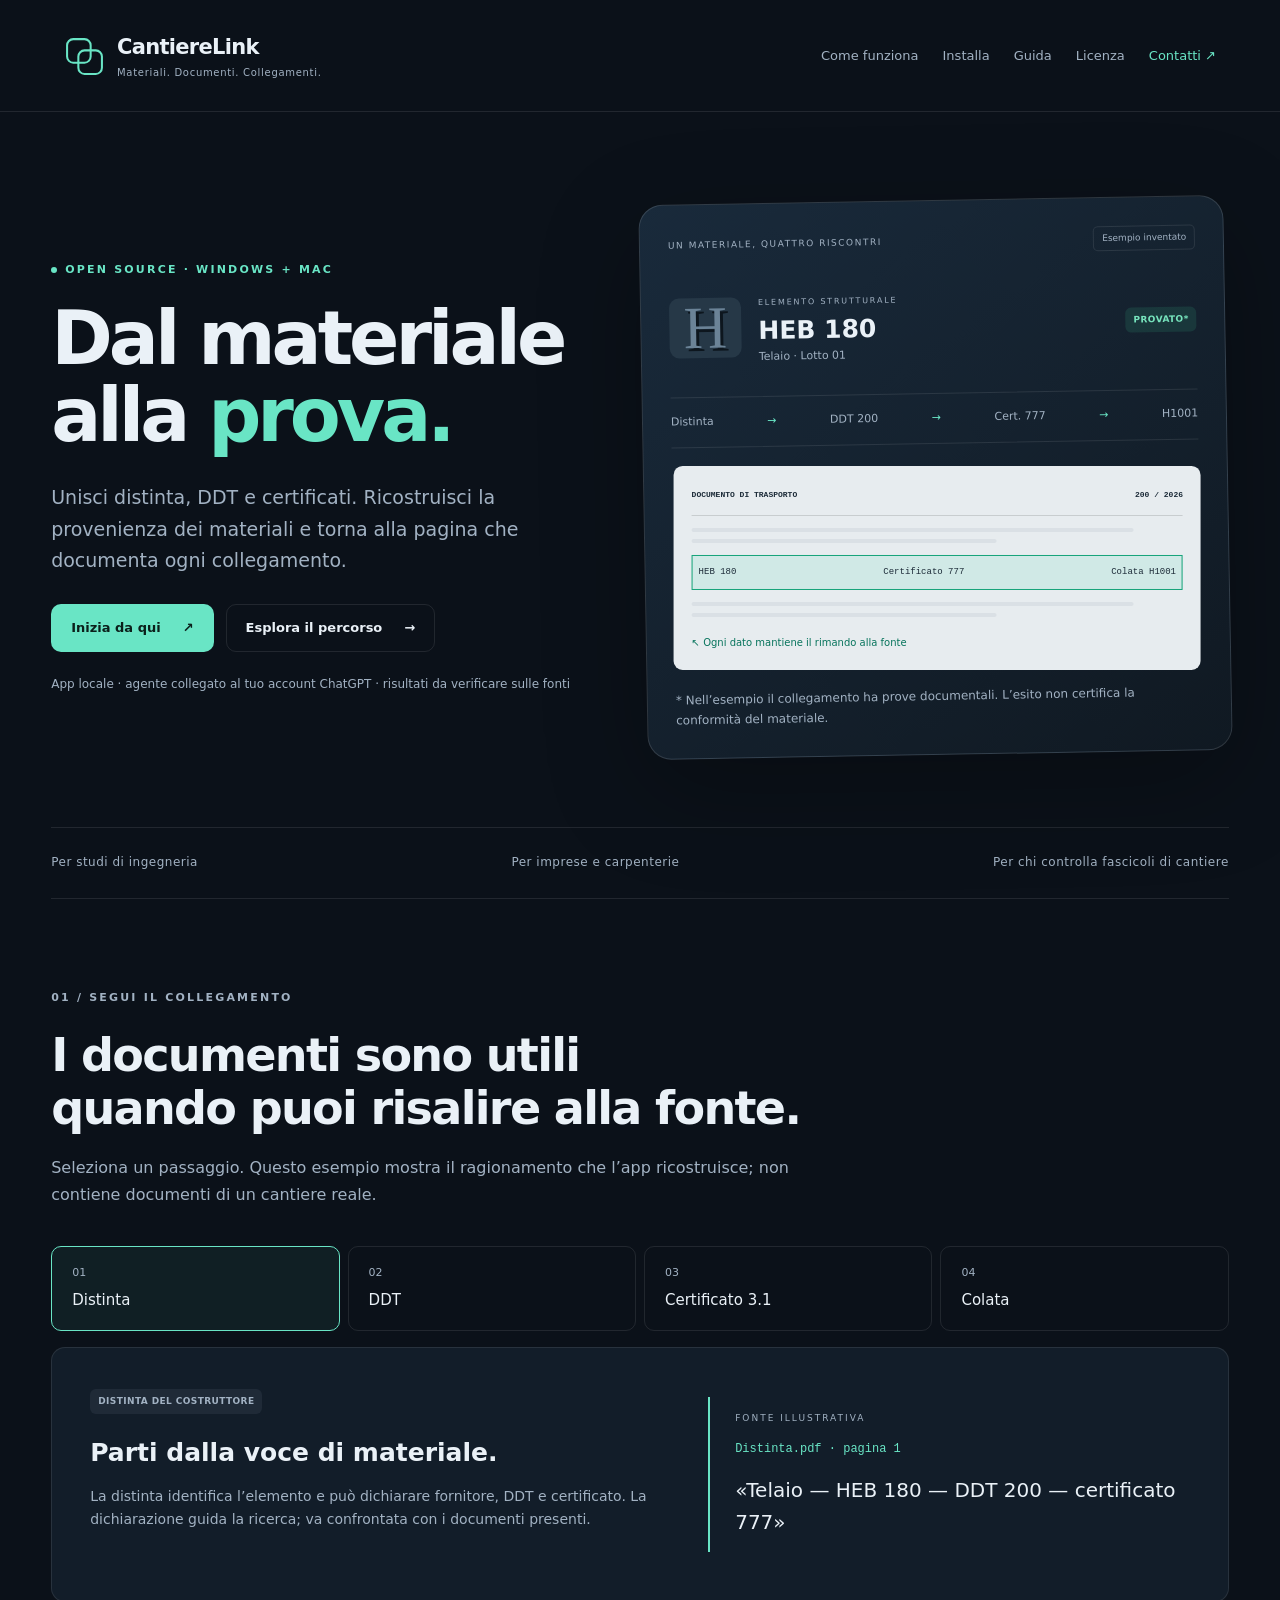
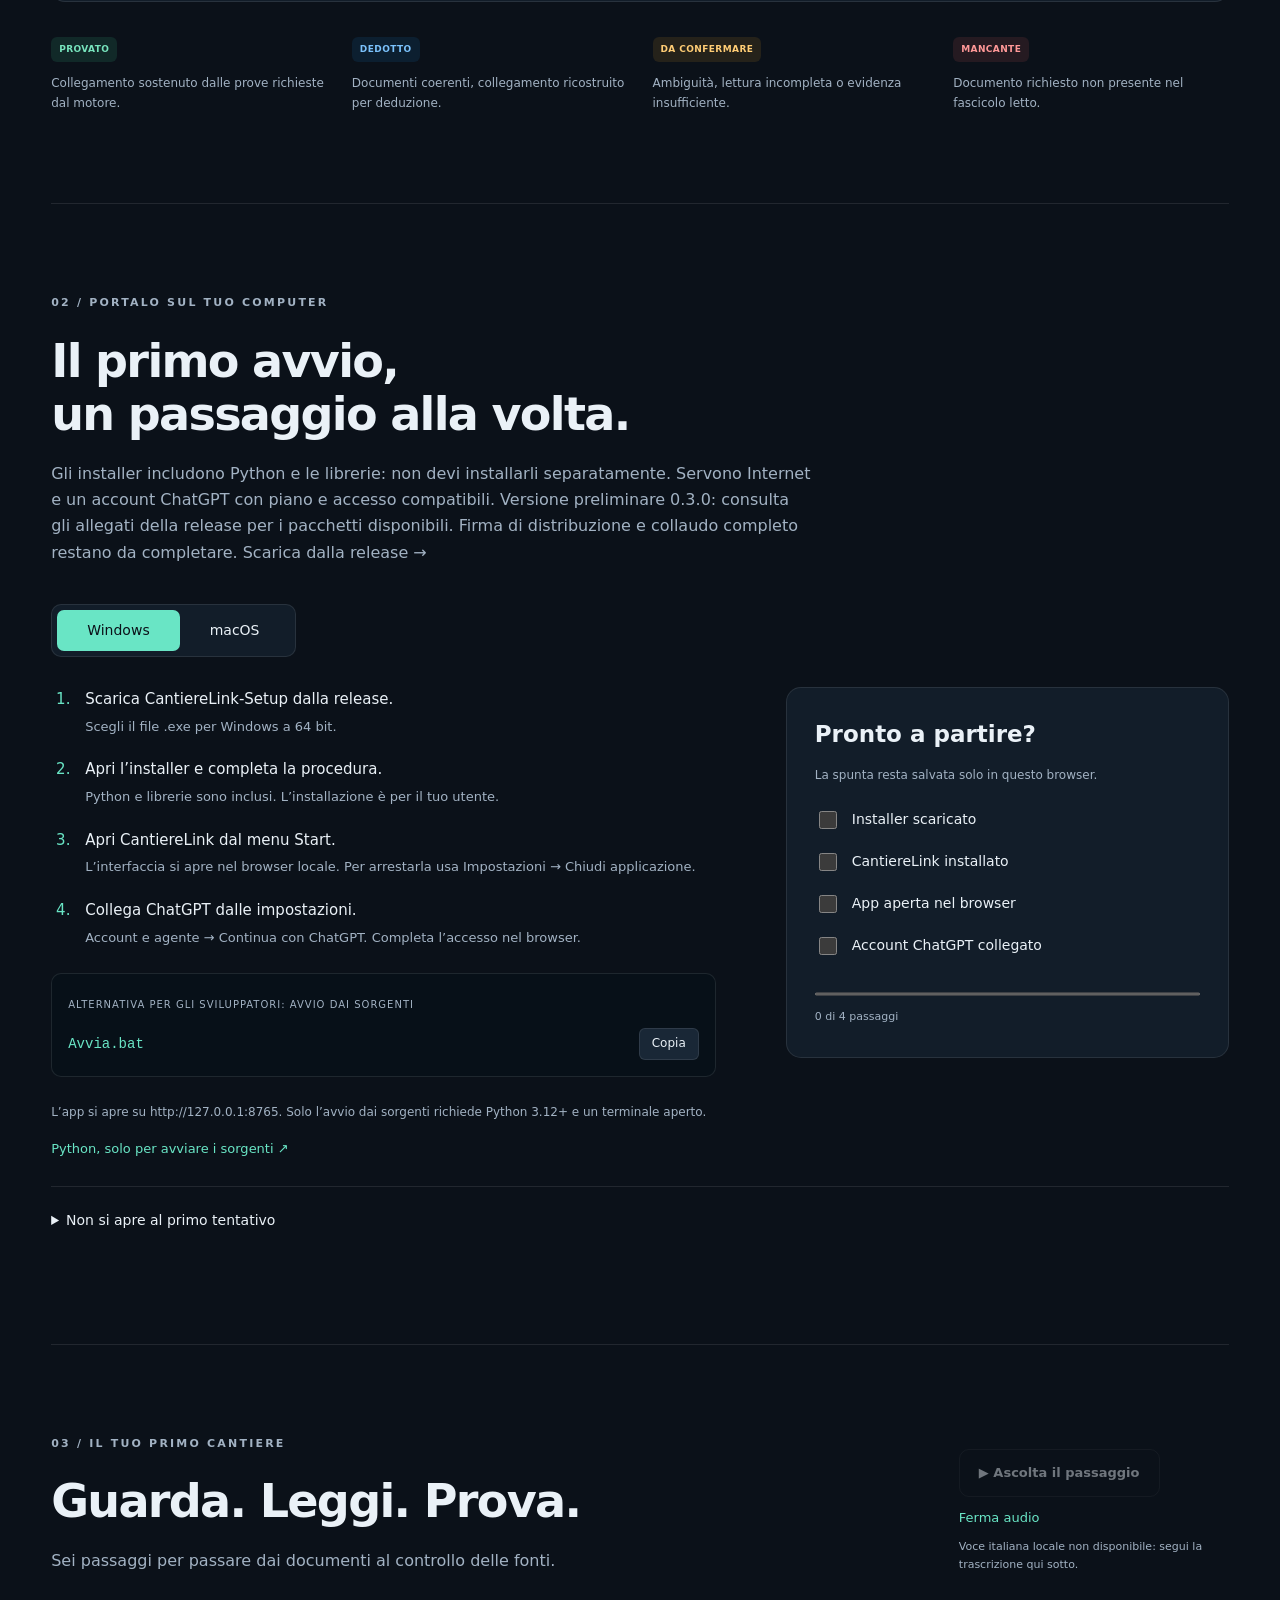
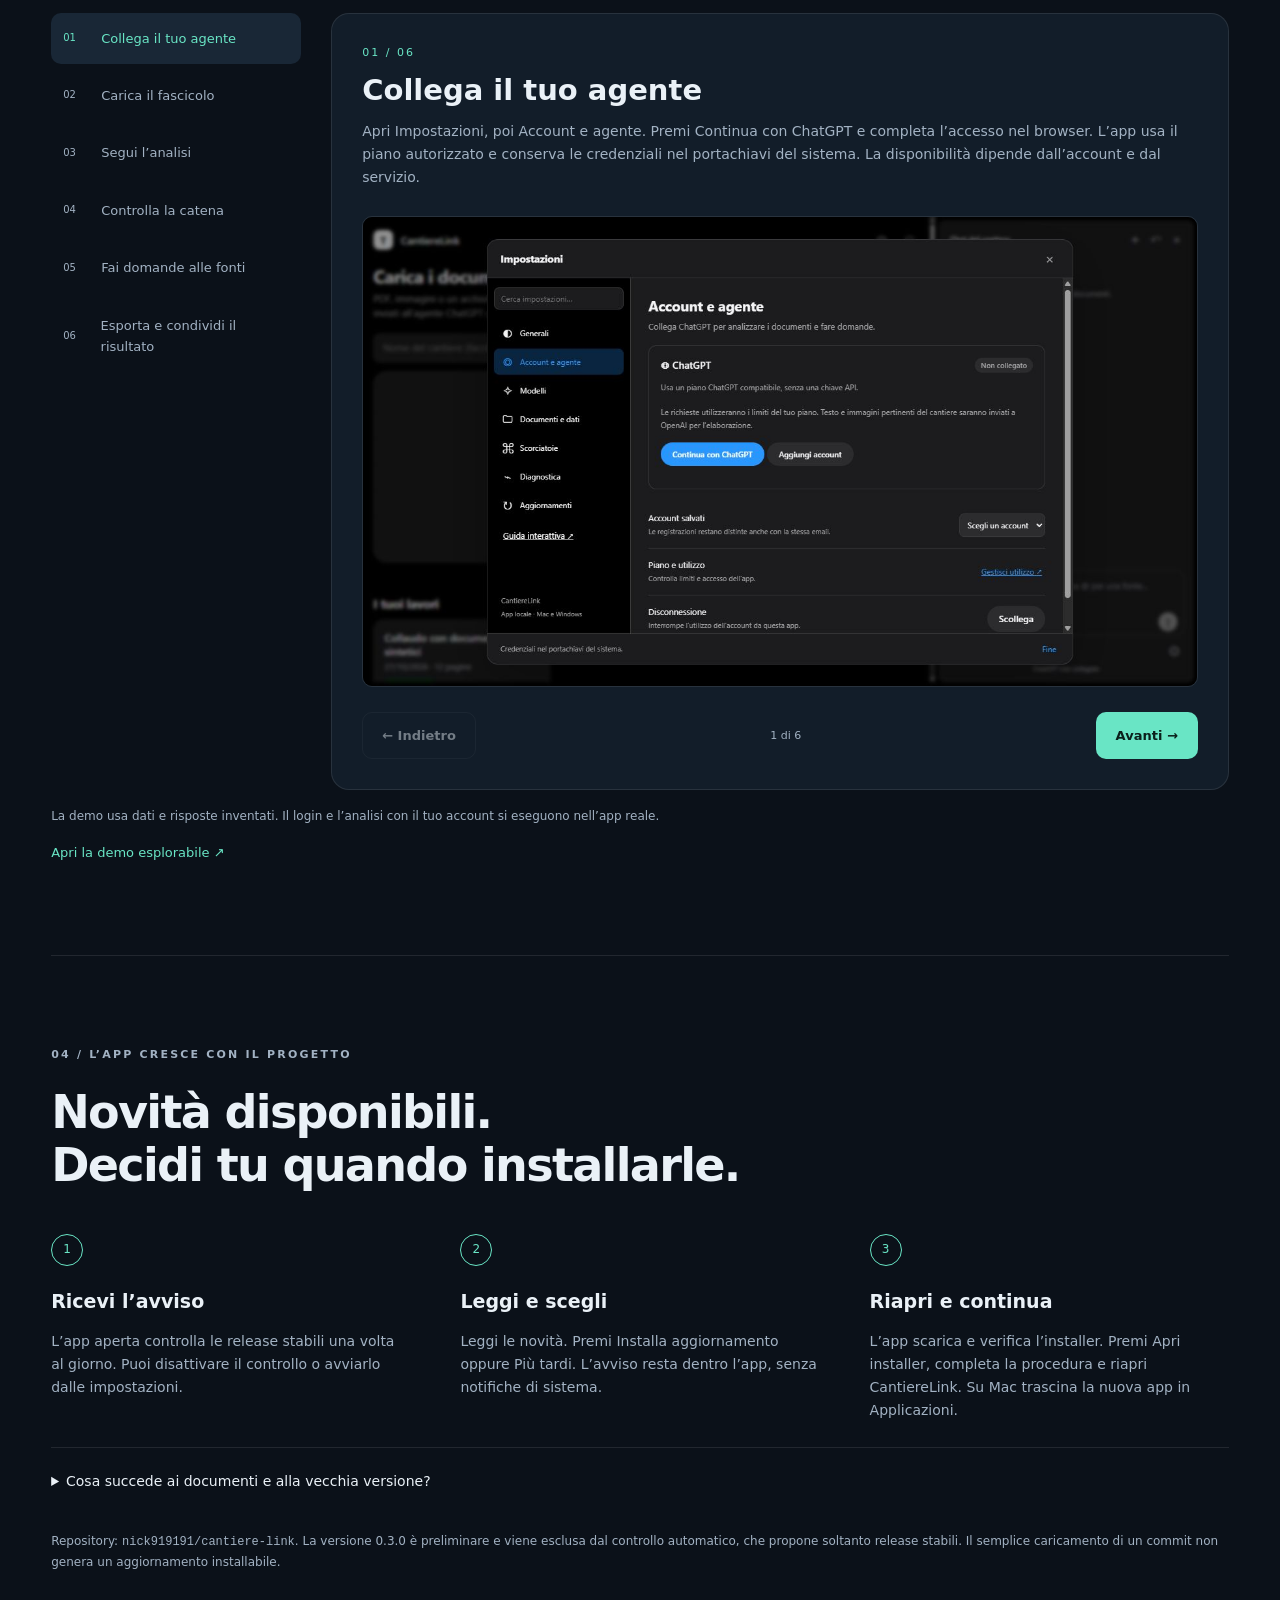
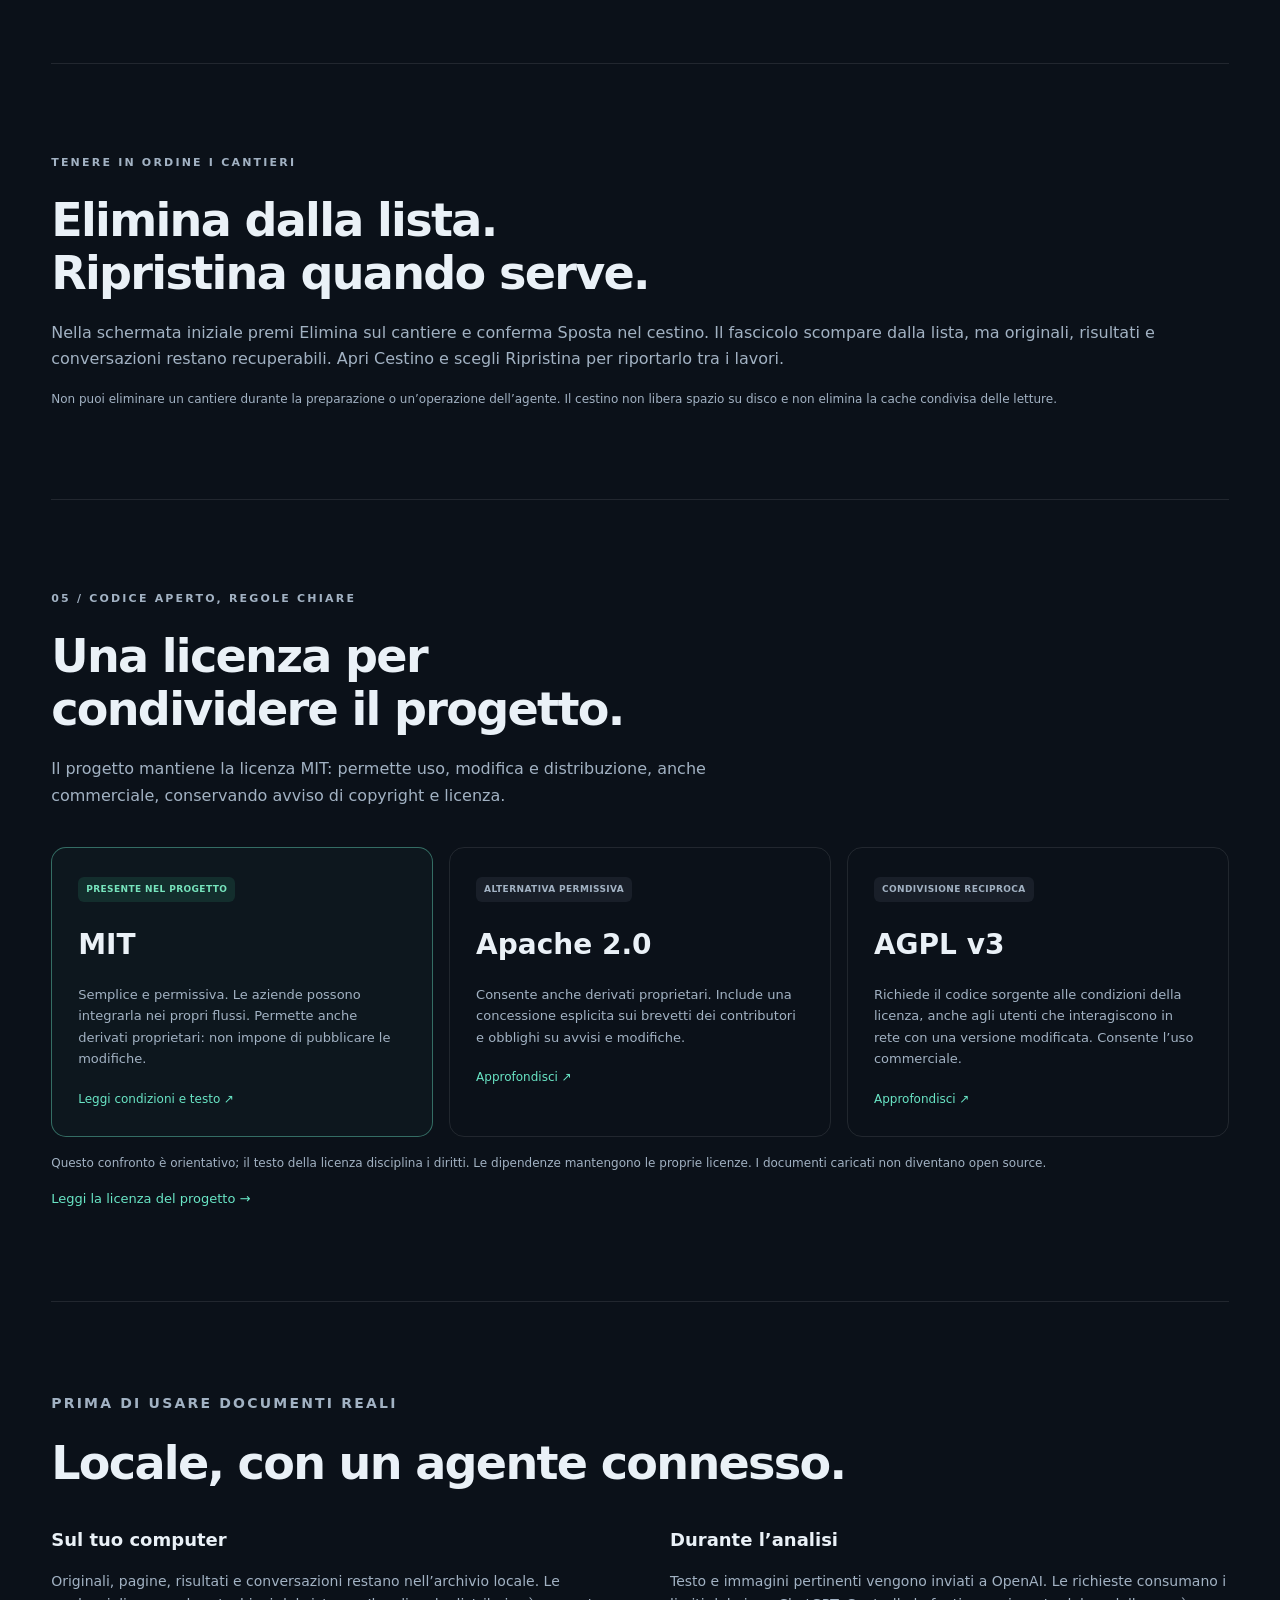
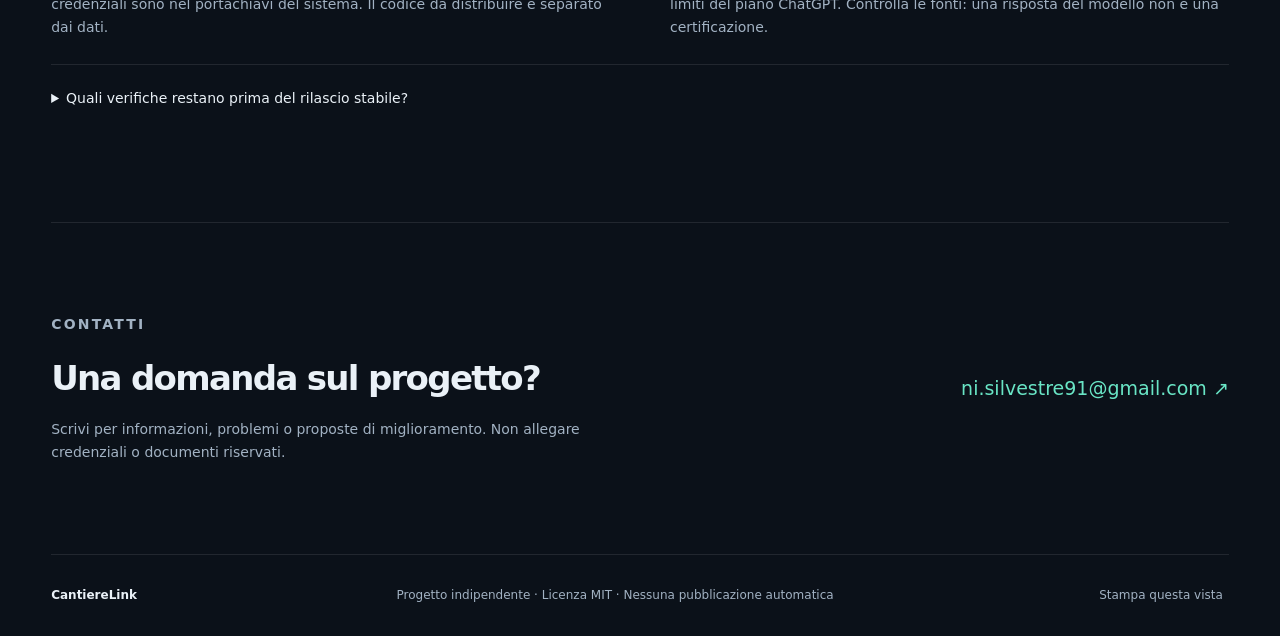
==== docs/index.html @ d835515d "Release CantiereLink 0.3.0 preview" ====
<!doctype html>
<html lang="it"><head><meta charset="utf-8"><meta name="viewport" content="width=device-width,initial-scale=1"><meta name="color-scheme" content="dark"><title>CantiereLink — Guida interattiva</title><meta name="description" content="Dai documenti alla tracciabilità dei materiali: scopri CantiereLink, installalo e segui la guida al primo cantiere."><link rel="stylesheet" href="guide.css"></head>
<body>
<a class="skip" href="#contenuto">Vai al contenuto</a>
<header class="header"><a class="brand" href="#"><svg viewBox="0 0 40 40" aria-hidden="true"><rect x="3" y="4" width="23" height="23" rx="6"/><rect x="14" y="15" width="23" height="23" rx="6"/></svg><span>CantiereLink<small>Materiali. Documenti. Collegamenti.</small></span></a><nav aria-label="Navigazione"><a href="#come-funziona">Come funziona</a><a href="#installa">Installa</a><a href="#tour">Guida</a><a href="#licenza">Licenza</a><a href="mailto:ni.silvestre91@gmail.com" class="contact-link">Contatti ↗</a></nav></header>
<main id="contenuto">
<section class="hero"><div class="hero-copy"><div class="eyebrow"><span class="dot"></span> OPEN SOURCE · WINDOWS + MAC</div><h1>Dal materiale<br>alla <em>prova.</em></h1><p class="lead">Unisci distinta, DDT e certificati. Ricostruisci la provenienza dei materiali e torna alla pagina che documenta ogni collegamento.</p><div class="actions"><a class="button" href="#installa">Inizia da qui <span>↗</span></a><a class="button secondary" href="#tour">Esplora il percorso <span>→</span></a></div><p class="micro">App locale · agente collegato al tuo account ChatGPT · risultati da verificare sulle fonti</p></div><div class="hero-visual" aria-label="Esempio illustrativo della catena documentale"><div class="visual-top"><span class="live-label">UN MATERIALE, QUATTRO RISCONTRI</span><span class="demo-tag">Esempio inventato</span></div><div class="material"><span class="beam">H</span><div><small>ELEMENTO STRUTTURALE</small><h2>HEB 180</h2><p>Telaio · Lotto 01</p></div><span class="status green">PROVATO*</span></div><div class="flow-line"><span>Distinta</span><i>→</i><span>DDT 200</span><i>→</i><span>Cert. 777</span><i>→</i><span>H1001</span></div><div class="document-illustration"><div class="doc-head"><span>DOCUMENTO DI TRASPORTO</span><span>200 / 2026</span></div><div class="fake-lines"><i></i><i></i></div><div class="highlight"><span>HEB 180</span><span>Certificato 777</span><span>Colata H1001</span></div><div class="fake-lines"><i></i><i></i></div><span class="source-label">↖ Ogni dato mantiene il rimando alla fonte</span></div><p class="micro">* Nell’esempio il collegamento ha prove documentali. L’esito non certifica la conformità del materiale.</p></div></section>
<div class="intro-strip"><span>Per studi di ingegneria</span><span>Per imprese e carpenterie</span><span>Per chi controlla fascicoli di cantiere</span></div>
<section id="come-funziona" class="section"><div class="section-intro"><p class="eyebrow">01 / SEGUI IL COLLEGAMENTO</p><h2>I documenti sono utili<br>quando puoi risalire alla fonte.</h2><p>Seleziona un passaggio. Questo esempio mostra il ragionamento che l’app ricostruisce; non contiene documenti di un cantiere reale.</p></div><div class="chain-tabs" role="tablist" aria-label="Catena documentale"><button role="tab" id="chain-tab-0" aria-controls="chain-panel" aria-selected="true" data-chain="0"><small>01</small>Distinta</button><button role="tab" id="chain-tab-1" aria-controls="chain-panel" aria-selected="false" data-chain="1"><small>02</small>DDT</button><button role="tab" id="chain-tab-2" aria-controls="chain-panel" aria-selected="false" data-chain="2"><small>03</small>Certificato 3.1</button><button role="tab" id="chain-tab-3" aria-controls="chain-panel" aria-selected="false" data-chain="3"><small>04</small>Colata</button></div><div id="chain-panel" class="chain-panel" role="tabpanel" aria-labelledby="chain-tab-0" tabindex="0"><div><span id="chain-type" class="status">DISTINTA DEL COSTRUTTORE</span><h3 id="chain-title">Parti dalla voce di materiale.</h3><p id="chain-text">La distinta identifica l’elemento e può dichiarare fornitore, DDT e certificato. La dichiarazione guida la ricerca; va confrontata con i documenti presenti.</p></div><div class="source-example"><small>FONTE ILLUSTRATIVA</small><code id="chain-source">Distinta.pdf · pagina 1</code><blockquote id="chain-quote">«Telaio — HEB 180 — DDT 200 — certificato 777»</blockquote></div></div><div class="outcomes"><div><span class="status green">PROVATO</span><p>Collegamento sostenuto dalle prove richieste dal motore.</p></div><div><span class="status blue">DEDOTTO</span><p>Documenti coerenti, collegamento ricostruito per deduzione.</p></div><div><span class="status amber">DA CONFERMARE</span><p>Ambiguità, lettura incompleta o evidenza insufficiente.</p></div><div><span class="status red">MANCANTE</span><p>Documento richiesto non presente nel fascicolo letto.</p></div></div></section>
<section id="installa" class="section install"><div class="section-intro"><p class="eyebrow">02 / PORTALO SUL TUO COMPUTER</p><h2>Il primo avvio,<br>un passaggio alla volta.</h2><p>Gli installer includono Python e le librerie: non devi installarli separatamente. Servono Internet e un account ChatGPT con piano e accesso compatibili. Versione preliminare 0.3.0: consulta gli allegati della release per i pacchetti disponibili. Firma di distribuzione e collaudo completo restano da completare. <a href="https://github.com/nick919191/cantiere-link/releases/tag/v0.3.0">Scarica dalla release →</a></p></div><div class="os-switch" role="tablist" aria-label="Sistema operativo"><button role="tab" id="os-win" aria-controls="install-panel" aria-selected="true" data-os="windows">Windows</button><button role="tab" id="os-mac" aria-controls="install-panel" aria-selected="false" data-os="mac">macOS</button></div><div class="install-layout"><div id="install-panel" role="tabpanel" aria-labelledby="os-win"><ol id="install-steps"></ol><div class="command-block"><span id="command-label"></span><div><code id="install-command"></code><button id="copy-command" aria-label="Copia comando">Copia</button></div></div><p id="install-note" class="micro"></p><a href="https://www.python.org/downloads/" target="_blank" rel="noopener" class="text-link">Python, solo per avviare i sorgenti ↗</a></div><aside class="checklist"><h3>Pronto a partire?</h3><p>La spunta resta salvata solo in questo browser.</p><label><input type="checkbox" data-check="python"> Installer scaricato</label><label><input type="checkbox" data-check="folder"> CantiereLink installato</label><label><input type="checkbox" data-check="open"> App aperta nel browser</label><label><input type="checkbox" data-check="account"> Account ChatGPT collegato</label><progress max="4" value="0" id="check-progress" aria-label="Preparazione completata"></progress><span id="check-label">0 di 4 passaggi</span></aside></div><details><summary>Non si apre al primo tentativo</summary><p>Se usi i sorgenti anziché l’installer, su Windows controlla che Python sia nel PATH. Su Mac puoi eseguire <code>bash avvia.sh</code> dal Terminale nella cartella estratta. Mantieni aperto il terminale dell’app. Se la porta 8765 è già occupata, chiudi l’altra istanza o configura <code>TRACCIA_PORTA</code>. Leggi il messaggio di errore prima di riprovare.</p></details></section>
<section id="tour" class="section"><div class="section-intro tour-heading"><div><p class="eyebrow">03 / IL TUO PRIMO CANTIERE</p><h2>Guarda. Leggi. Prova.</h2><p>Sei passaggi per passare dai documenti al controllo delle fonti.</p></div><div class="audio-controls"><button id="speak" class="button secondary">▶ Ascolta il passaggio</button><button id="stop-speech" class="text-link">Ferma audio</button><small id="voice-info">La lettura usa una voce locale disponibile nel browser.</small></div></div><div class="tour-layout"><nav id="tour-nav" aria-label="Passaggi della guida"></nav><article class="tour-card"><div class="tour-number" id="tour-number">01 / 06</div><h3 id="tour-title"></h3><p id="tour-text" class="transcript"></p><div id="tour-media"></div><div class="tour-controls"><button class="button secondary" id="tour-prev">← Indietro</button><span id="tour-count"></span><button class="button" id="tour-next">Avanti →</button></div></article></div><p class="micro">La demo usa dati e risposte inventati. Il login e l’analisi con il tuo account si eseguono nell’app reale.</p><a class="text-link" href="../demo/tracciabilita-demo.html" target="_blank" rel="noopener">Apri la demo esplorabile ↗</a></section>
<section id="aggiornamenti" class="section updates"><p class="eyebrow">04 / L’APP CRESCE CON IL PROGETTO</p><h2>Novità disponibili.<br>Decidi tu quando installarle.</h2><div class="update-flow"><div><span>1</span><h3>Ricevi l’avviso</h3><p>L’app aperta controlla le release stabili una volta al giorno. Puoi disattivare il controllo o avviarlo dalle impostazioni.</p></div><div><span>2</span><h3>Leggi e scegli</h3><p>Leggi le novità. Premi Installa aggiornamento oppure Più tardi. L’avviso resta dentro l’app, senza notifiche di sistema.</p></div><div><span>3</span><h3>Riapri e continua</h3><p>L’app scarica e verifica l’installer. Premi Apri installer, completa la procedura e riapri CantiereLink. Su Mac trascina la nuova app in Applicazioni.</p></div></div><details><summary>Cosa succede ai documenti e alla vecchia versione?</summary><p>L’aggiornamento non sposta né elimina i cantieri, conservati nella cartella dati. Per tornare indietro con la versione installata, conserva e usa l’installer della release precedente. Nell’avvio da sorgenti la versione precedente è selezionabile in Impostazioni → Aggiornamenti. Il ritorno alla versione precedente riguarda il programma, non annulla modifiche ai dati. Per future versioni con cambiamenti al formato dei dati serviranno indicazioni specifiche di migrazione.</p><p>Solo per l’avvio da sorgenti: se la nuova versione non si avvia, dalla cartella originale esegui <code>python avvia.py --versione-originale</code> su Windows oppure <code>python3 avvia.py --versione-originale</code> su Mac. Puoi quindi scegliere la versione precedente nelle impostazioni.</p></details><p class="micro">Repository: <code>nick919191/cantiere-link</code>. La versione 0.3.0 è preliminare e viene esclusa dal controllo automatico, che propone soltanto release stabili. Il semplice caricamento di un commit non genera un aggiornamento installabile.</p></section>
<section id="cestino" class="section"><p class="eyebrow">TENERE IN ORDINE I CANTIERI</p><h2>Elimina dalla lista.<br>Ripristina quando serve.</h2><p>Nella schermata iniziale premi Elimina sul cantiere e conferma Sposta nel cestino. Il fascicolo scompare dalla lista, ma originali, risultati e conversazioni restano recuperabili. Apri Cestino e scegli Ripristina per riportarlo tra i lavori.</p><p class="micro">Non puoi eliminare un cantiere durante la preparazione o un’operazione dell’agente. Il cestino non libera spazio su disco e non elimina la cache condivisa delle letture.</p></section><section id="licenza" class="section"><div class="section-intro"><p class="eyebrow">05 / CODICE APERTO, REGOLE CHIARE</p><h2>Una licenza per<br>condividere il progetto.</h2><p>Il progetto mantiene la licenza MIT: permette uso, modifica e distribuzione, anche commerciale, conservando avviso di copyright e licenza.</p></div><div class="license-grid"><article class="chosen"><span class="status green">PRESENTE NEL PROGETTO</span><h3>MIT</h3><p>Semplice e permissiva. Le aziende possono integrarla nei propri flussi. Permette anche derivati proprietari: non impone di pubblicare le modifiche.</p><a href="https://choosealicense.com/licenses/mit/" target="_blank" rel="noopener">Leggi condizioni e testo ↗</a></article><article><span class="status">ALTERNATIVA PERMISSIVA</span><h3>Apache 2.0</h3><p>Consente anche derivati proprietari. Include una concessione esplicita sui brevetti dei contributori e obblighi su avvisi e modifiche.</p><a href="https://choosealicense.com/licenses/apache-2.0/" target="_blank" rel="noopener">Approfondisci ↗</a></article><article><span class="status">CONDIVISIONE RECIPROCA</span><h3>AGPL v3</h3><p>Richiede il codice sorgente alle condizioni della licenza, anche agli utenti che interagiscono in rete con una versione modificata. Consente l’uso commerciale.</p><a href="https://choosealicense.com/licenses/agpl-3.0/" target="_blank" rel="noopener">Approfondisci ↗</a></article></div><p class="micro">Questo confronto è orientativo; il testo della licenza disciplina i diritti. Le dipendenze mantengono le proprie licenze. I documenti caricati non diventano open source.</p><a href="../LICENSE" class="text-link">Leggi la licenza del progetto →</a></section>
<section class="section privacy"><p class="eyebrow">PRIMA DI USARE DOCUMENTI REALI</p><h2>Locale, con un agente connesso.</h2><div class="privacy-grid"><div><h3>Sul tuo computer</h3><p>Originali, pagine, risultati e conversazioni restano nell’archivio locale. Le credenziali sono nel portachiavi del sistema. Il codice da distribuire è separato dai dati.</p></div><div><h3>Durante l’analisi</h3><p>Testo e immagini pertinenti vengono inviati a OpenAI. Le richieste consumano i limiti del piano ChatGPT. Controlla le fonti: una risposta del modello non è una certificazione.</p></div></div><details><summary>Quali verifiche restano prima del rilascio stabile?</summary><p>I test usano risposte simulate. L’accesso con un account reale, il flusso completo con una release GitHub pubblicata e il collaudo nativo su macOS restano da verificare. Le funzionalità non disponibili non vengono simulate nell’app reale.</p></details></section>
<section class="contact section"><div><p class="eyebrow">CONTATTI</p><h2>Una domanda sul progetto?</h2><p>Scrivi per informazioni, problemi o proposte di miglioramento. Non allegare credenziali o documenti riservati.</p></div><a href="mailto:ni.silvestre91@gmail.com">ni.silvestre91@gmail.com ↗</a></section>
</main><footer><a href="#">CantiereLink</a><p>Progetto indipendente · Licenza MIT · Nessuna pubblicazione automatica</p><button id="print-guide">Stampa questa vista</button></footer><div id="toast" role="status" aria-live="polite"></div><script src="guide.js"></script></body></html>
---- docs/guide.css ----
:root{--bg:#0b1119;--panel:#121d29;--soft:#192736;--text:#eaf1f7;--muted:#a2b2c3;--line:#ffffff18;--accent:#69e5c5;--blue:#80bfff;--radius:22px;color-scheme:dark;font-family:Inter,ui-sans-serif,system-ui,-apple-system,BlinkMacSystemFont,'Segoe UI',sans-serif;scroll-behavior:smooth}*{box-sizing:border-box}body{margin:0;background:var(--bg);color:var(--text);font-size:16px;line-height:1.65}button,input,a{-webkit-tap-highlight-color:transparent}a{color:inherit;text-decoration:none}button{font:inherit;color:inherit;cursor:pointer}button:disabled{opacity:.45;cursor:default}a:focus-visible,button:focus-visible,input:focus-visible,summary:focus-visible,[tabindex]:focus-visible{outline:3px solid var(--accent);outline-offset:5px}.skip{position:absolute;top:-100px;left:20px;padding:10px;background:var(--accent);color:var(--bg);z-index:100}.skip:focus{top:10px}.header{max-width:1440px;margin:auto;padding:30px 5%;display:flex;align-items:center;justify-content:space-between;border-bottom:1px solid var(--line);gap:30px}.brand{display:flex;align-items:center;gap:12px;font-size:21px;font-weight:650;letter-spacing:-.7px;white-space:nowrap}.brand svg{width:41px;fill:none;stroke:var(--accent);stroke-width:2}.brand small{display:block;font-size:10px;font-weight:400;letter-spacing:.7px;color:var(--muted)}nav{display:flex;gap:24px}nav a{font-size:13px;color:var(--muted)}nav a:hover{color:var(--accent)}.contact-link{color:var(--accent)}main{max-width:1320px;padding:0 4%;margin:auto}.hero{display:grid;grid-template-columns:1fr 1.1fr;gap:60px;align-items:center;padding:88px 0 72px}.eyebrow{font-size:11px;letter-spacing:2.2px;font-weight:650;color:var(--accent);margin:0 0 22px;display:flex;align-items:center;gap:8px}.dot{height:6px;width:6px;border-radius:50%;background:var(--accent)}h1,h2,h3,p{margin:0}h1{font-size:clamp(54px,5.8vw,88px);line-height:1.03;letter-spacing:-4px;font-weight:600}h1 em{font-style:normal;color:var(--accent)}.lead{font-size:19px;color:var(--muted);max-width:470px;line-height:1.65;margin:28px 0}.actions{display:flex;gap:12px;flex-wrap:wrap;margin-bottom:22px}.button{display:inline-flex;align-items:center;justify-content:center;gap:22px;background:var(--accent);color:#0b201b;border:1px solid transparent;border-radius:10px;padding:12px 19px;font-size:13px;font-weight:650}.button:hover{filter:brightness(1.09)}.button.secondary{background:transparent;color:var(--text);border-color:var(--line)}.micro{font-size:12px;color:var(--muted);line-height:1.7;margin:16px 0 0}.hero-visual{padding:28px;background:linear-gradient(145deg,#192a3b,#101922);border:1px solid #ffffff20;border-radius:24px;box-shadow:0 30px 100px #0004;transform:rotate(-1deg)}.visual-top{display:flex;justify-content:space-between;gap:12px;align-items:center}.live-label{font-size:9px;letter-spacing:1.5px;color:var(--muted)}.demo-tag{font-size:9px;padding:4px 8px;border:1px solid var(--line);border-radius:5px;color:var(--muted);white-space:nowrap}.material{display:flex;align-items:center;gap:17px;margin:30px 0}.beam{font-family:Georgia,serif;font-size:60px;line-height:1;color:#6b8397;background:#263847;width:72px;text-align:center;border-radius:10px;text-shadow:3px 3px #0d161e}.material small{font-size:8px;letter-spacing:1.8px;color:var(--muted)}.material h2{font-size:25px;line-height:1.4}.material p{font-size:11px;color:var(--muted)}.material .status{margin-left:auto}.status{display:inline-flex;border-radius:6px;background:#a2b2c317;color:var(--muted);font-size:9px;letter-spacing:.4px;font-weight:700;padding:5px 8px;white-space:nowrap}.green{color:#77e4bd;background:#43e6a21c}.blue{color:#7bc2fc;background:#168ee91c}.amber{color:#ffcd75;background:#efab251c}.red{color:#ff9898;background:#f667671c}.flow-line{display:flex;align-items:center;justify-content:space-between;gap:7px;font-size:11px;color:var(--muted);padding:15px 0;border-top:1px solid var(--line);border-bottom:1px solid var(--line)}.flow-line i{color:var(--accent);font-style:normal}.document-illustration{background:#e7ecef;color:#1c2b38;border-radius:9px;padding:22px 18px;margin-top:22px;position:relative;font-family:monospace;transform:rotate(1deg)}.doc-head{display:flex;justify-content:space-between;font-size:8px;font-weight:bold;padding-bottom:14px;border-bottom:1px solid #0002}.fake-lines{padding:12px 0;display:grid;gap:7px}.fake-lines i{height:4px;width:90%;background:#99a7b32b;border-radius:3px}.fake-lines i:nth-child(2){width:62%}.highlight{border:1px solid #17a37a;background:#55d6af28;padding:9px 6px;display:flex;justify-content:space-between;font-size:9px}.source-label{font:10px system-ui;color:#07745c;display:block;margin-top:8px}.intro-strip{display:flex;justify-content:space-between;padding:25px 0;border-block:1px solid var(--line);color:var(--muted);font-size:12px;letter-spacing:.5px}.section{padding:90px 0;scroll-margin-top:20px;border-bottom:1px solid var(--line)}.section-intro{max-width:760px;margin-bottom:38px}.section h2{font-size:clamp(30px,3.6vw,48px);line-height:1.15;letter-spacing:-1.7px;font-weight:550;margin-bottom:20px}.section p{color:var(--muted)}.chain-tabs{display:grid;grid-template-columns:repeat(4,1fr);gap:8px}.chain-tabs button{background:transparent;border:1px solid var(--line);border-radius:10px;text-align:left;padding:17px 20px;font-size:15px}.chain-tabs small{display:block;color:var(--muted);font-size:11px;margin-bottom:6px}.chain-tabs button[aria-selected=true]{border-color:var(--accent);background:#69e5c510}.chain-panel{display:grid;grid-template-columns:1.2fr 1fr;gap:40px;padding:38px;background:var(--panel);border:1px solid var(--line);border-radius:14px;margin:16px 0 32px;min-height:255px}.chain-panel h3{font-size:25px;margin:18px 0 12px;font-weight:550}.chain-panel p{font-size:14px}.source-example{border-left:2px solid var(--accent);padding:14px 0 14px 25px;align-self:center}.source-example small{display:block;font-size:9px;letter-spacing:2px;color:var(--muted)}.source-example code{display:block;font-size:12px;color:var(--accent);margin:14px 0}.source-example blockquote{margin:0;font-size:20px;font-weight:450;line-height:1.6}.outcomes{display:grid;grid-template-columns:repeat(4,1fr);gap:25px}.outcomes p{font-size:12px;margin-top:12px}.os-switch{display:inline-flex;background:var(--panel);padding:5px;border:1px solid var(--line);border-radius:10px;margin-bottom:30px}.os-switch button{border:0;background:transparent;padding:9px 30px;border-radius:7px;font-size:14px}.os-switch button[aria-selected=true]{background:var(--accent);color:var(--bg)}.install-layout{display:grid;grid-template-columns:1.5fr 1fr;gap:70px}ol{padding-left:24px;margin:0}li{padding-left:10px;margin-bottom:20px;font-size:15px}li::marker{color:var(--accent)}li span{display:block;color:var(--muted);font-size:13px;margin-top:4px}.command-block{margin:25px 0;background:#071018;border:1px solid var(--line);border-radius:10px;padding:16px}.command-block>span{font-size:10px;letter-spacing:1px;color:var(--muted)}.command-block>div{display:flex;justify-content:space-between;gap:15px;align-items:center;margin-top:12px}.command-block code{font-size:14px;color:var(--accent);overflow-wrap:anywhere}.command-block button{border:1px solid var(--line);border-radius:6px;background:var(--soft);padding:5px 12px;font-size:12px}.checklist{padding:28px;border:1px solid var(--line);border-radius:15px;background:var(--panel);align-self:start}.checklist h3{font-weight:550;font-size:23px}.checklist p{font-size:12px;margin:12px 0 22px}.checklist label{display:flex;gap:12px;align-items:center;font-size:14px;margin-bottom:18px;cursor:pointer}input[type=checkbox]{accent-color:var(--accent);width:18px;height:18px}progress{width:100%;height:6px;accent-color:var(--accent)}#check-label{font-size:11px;color:var(--muted)}details{border-top:1px solid var(--line);padding:22px 0;margin-top:25px}summary{cursor:pointer;font-size:14px}details p{font-size:13px;margin-top:18px;max-width:900px}.text-link{color:var(--accent);font-size:13px;display:inline-block;margin-top:15px;background:none;border:0;padding:0}.tour-heading{display:flex;max-width:none;justify-content:space-between;gap:30px;align-items:end}.audio-controls{max-width:270px;display:flex;flex-wrap:wrap;gap:10px}.audio-controls small{font-size:11px;color:var(--muted)}.audio-controls .text-link{margin:0}.tour-layout{display:grid;grid-template-columns:250px 1fr;gap:30px}#tour-nav{flex-direction:column;gap:6px}#tour-nav button{display:flex;text-align:left;align-items:center;gap:14px;border:0;background:none;padding:15px 12px;border-radius:10px;font-size:13px;color:var(--muted)}#tour-nav button span{font-size:10px;width:24px}#tour-nav button[aria-current=step]{background:var(--soft);color:var(--accent)}.tour-card{padding:30px;border:1px solid var(--line);border-radius:18px;background:var(--panel)}.tour-number{color:var(--accent);font-size:11px;letter-spacing:2px}.tour-card h3{font-size:29px;margin:10px 0 12px;line-height:1.25}.transcript{font-size:14px;min-height:72px}.tour-controls{display:flex;align-items:center;justify-content:space-between;gap:16px;margin-top:25px}.tour-controls span{font-size:11px;color:var(--muted)}#tour-media{margin-top:24px}#tour-media img{width:100%;display:block;border-radius:10px;border:1px solid var(--line)}.tour-example{border:1px solid var(--line);background:#0b1621;border-radius:12px;padding:26px}.tour-example small{font-size:10px;letter-spacing:2px;color:var(--muted)}.tour-example h4{font-size:19px;font-weight:500;margin:15px 0}.file-row{padding:12px 0;border-bottom:1px solid var(--line);font-size:13px;display:flex;justify-content:space-between;gap:12px}.file-row span{font-size:11px;color:var(--accent)}.example-answer{font-size:14px;color:var(--text);border-left:2px solid var(--accent);padding:12px 18px;margin-top:20px}.example-source{display:block;margin-top:15px;color:var(--accent);font:11px monospace}.update-flow{display:grid;grid-template-columns:repeat(3,1fr);gap:50px;margin-top:42px}.update-flow>div>span{display:flex;width:32px;height:32px;align-items:center;justify-content:center;border-radius:50%;border:1px solid var(--accent);color:var(--accent);font-size:12px;margin-bottom:20px}.update-flow h3{font-size:19px;font-weight:550;margin-bottom:12px}.update-flow p{font-size:14px}.license-grid{display:grid;grid-template-columns:repeat(3,1fr);gap:16px}.license-grid article{border:1px solid var(--line);border-radius:15px;padding:26px}.license-grid .chosen{border-color:#69e5c56b;background:#69e5c507}.license-grid h3{font-size:28px;margin:20px 0 16px}.license-grid p{font-size:13px}.license-grid a{color:var(--accent);font-size:12px;display:block;margin-top:20px}.privacy-grid{display:grid;grid-template-columns:1fr 1fr;gap:60px;margin-top:35px}.privacy h3{font-size:18px;margin-bottom:15px}.privacy p{font-size:14px}.contact{display:flex;align-items:center;justify-content:space-between;gap:60px}.contact h2{font-size:34px}.contact p{max-width:550px;font-size:14px}.contact>a{font-size:19px;color:var(--accent);white-space:nowrap}footer{max-width:1320px;padding:30px 4%;margin:auto;display:flex;gap:30px;justify-content:space-between;align-items:center;font-size:12px;color:var(--muted)}footer>a{color:var(--text);font-weight:650}footer button{border:0;background:transparent;color:var(--muted);font-size:12px}#toast{position:fixed;left:50%;bottom:25px;transform:translateX(-50%);background:var(--accent);color:var(--bg);border-radius:10px;padding:10px 20px;opacity:0;pointer-events:none;font-size:13px;transition:opacity .2s}#toast.show{opacity:1}
@media(max-width:1000px){.header nav{gap:15px}.header nav a{font-size:11px}.hero{gap:30px}.hero-visual{padding:20px}.material{gap:10px}.material .status{font-size:8px}.flow-line{font-size:9px}.install-layout{gap:35px}.contact{gap:25px}.contact>a{font-size:15px}}@media(max-width:760px){.header{flex-direction:column;align-items:flex-start;padding:20px 6%;gap:20px}.header nav{gap:18px;flex-wrap:wrap}.hero{grid-template-columns:1fr;padding:50px 0;gap:40px}.hero h1{font-size:68px}.hero-visual{transform:none}.hero-copy .lead{max-width:none}.intro-strip{gap:20px;font-size:10px}.section{padding:55px 0}.chain-tabs{grid-template-columns:repeat(2,1fr)}.chain-panel{grid-template-columns:1fr;padding:25px;gap:25px}.outcomes{grid-template-columns:1fr 1fr;gap:24px}.install-layout{grid-template-columns:1fr;gap:25px}.tour-heading{display:block}.audio-controls{margin-top:25px;max-width:none}.tour-layout{grid-template-columns:1fr;gap:16px}#tour-nav{display:grid;grid-template-columns:1fr 1fr;gap:4px}#tour-nav button{padding:10px;font-size:12px}.tour-card{padding:22px}.tour-controls .button{padding:10px 12px}.update-flow,.license-grid,.privacy-grid{grid-template-columns:1fr;gap:28px}.contact{display:block}.contact>a{display:block;margin-top:25px;font-size:17px}footer{flex-wrap:wrap;gap:15px}.section h2{letter-spacing:-1px}main{padding:0 6%}.visual-top{flex-wrap:wrap}.tour-card h3{font-size:24px}.contact h2{font-size:29px}.transcript{min-height:0}}@media(prefers-reduced-motion:reduce){:root{scroll-behavior:auto}*{transition:none!important}}@media print{body{background:white;color:#111}p,.micro{color:#333!important}.header nav,.actions,.audio-controls,.tour-controls,#tour-nav,.os-switch,#toast,footer button{display:none}.hero,.chain-panel,.install-layout,.tour-layout,.contact{display:block}.section{padding:25px 0;break-inside:avoid}.hero-visual{box-shadow:none;transform:none;margin-top:25px}.section h2{font-size:28px}h1{font-size:44px}.hero{padding:25px 0}.tour-card,.chain-panel,.checklist{background:white;border-color:#aaa}.section-intro{margin-bottom:18px}.contact>a{color:#111}.license-grid{display:block}.license-grid article{margin-bottom:12px}details{display:block}details::details-content{display:block}a[href^=mailto]{text-decoration:underline}}
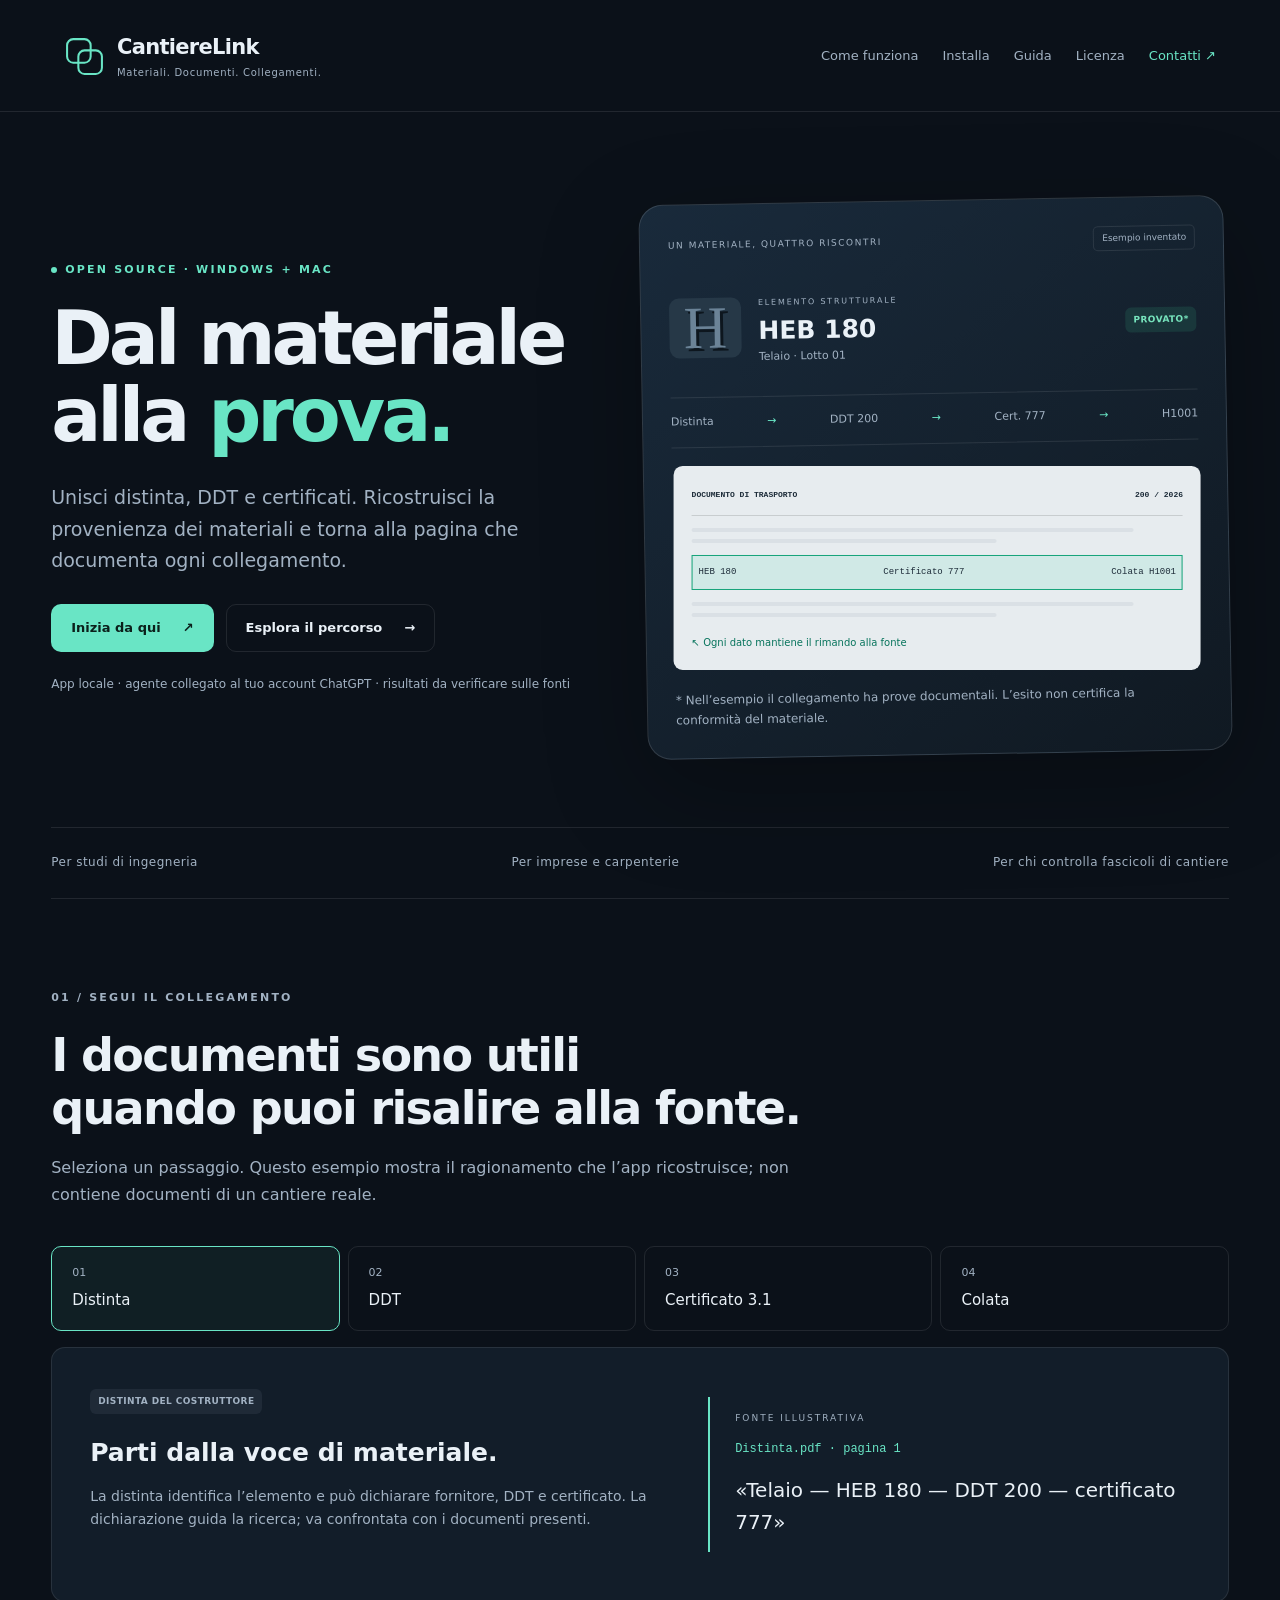
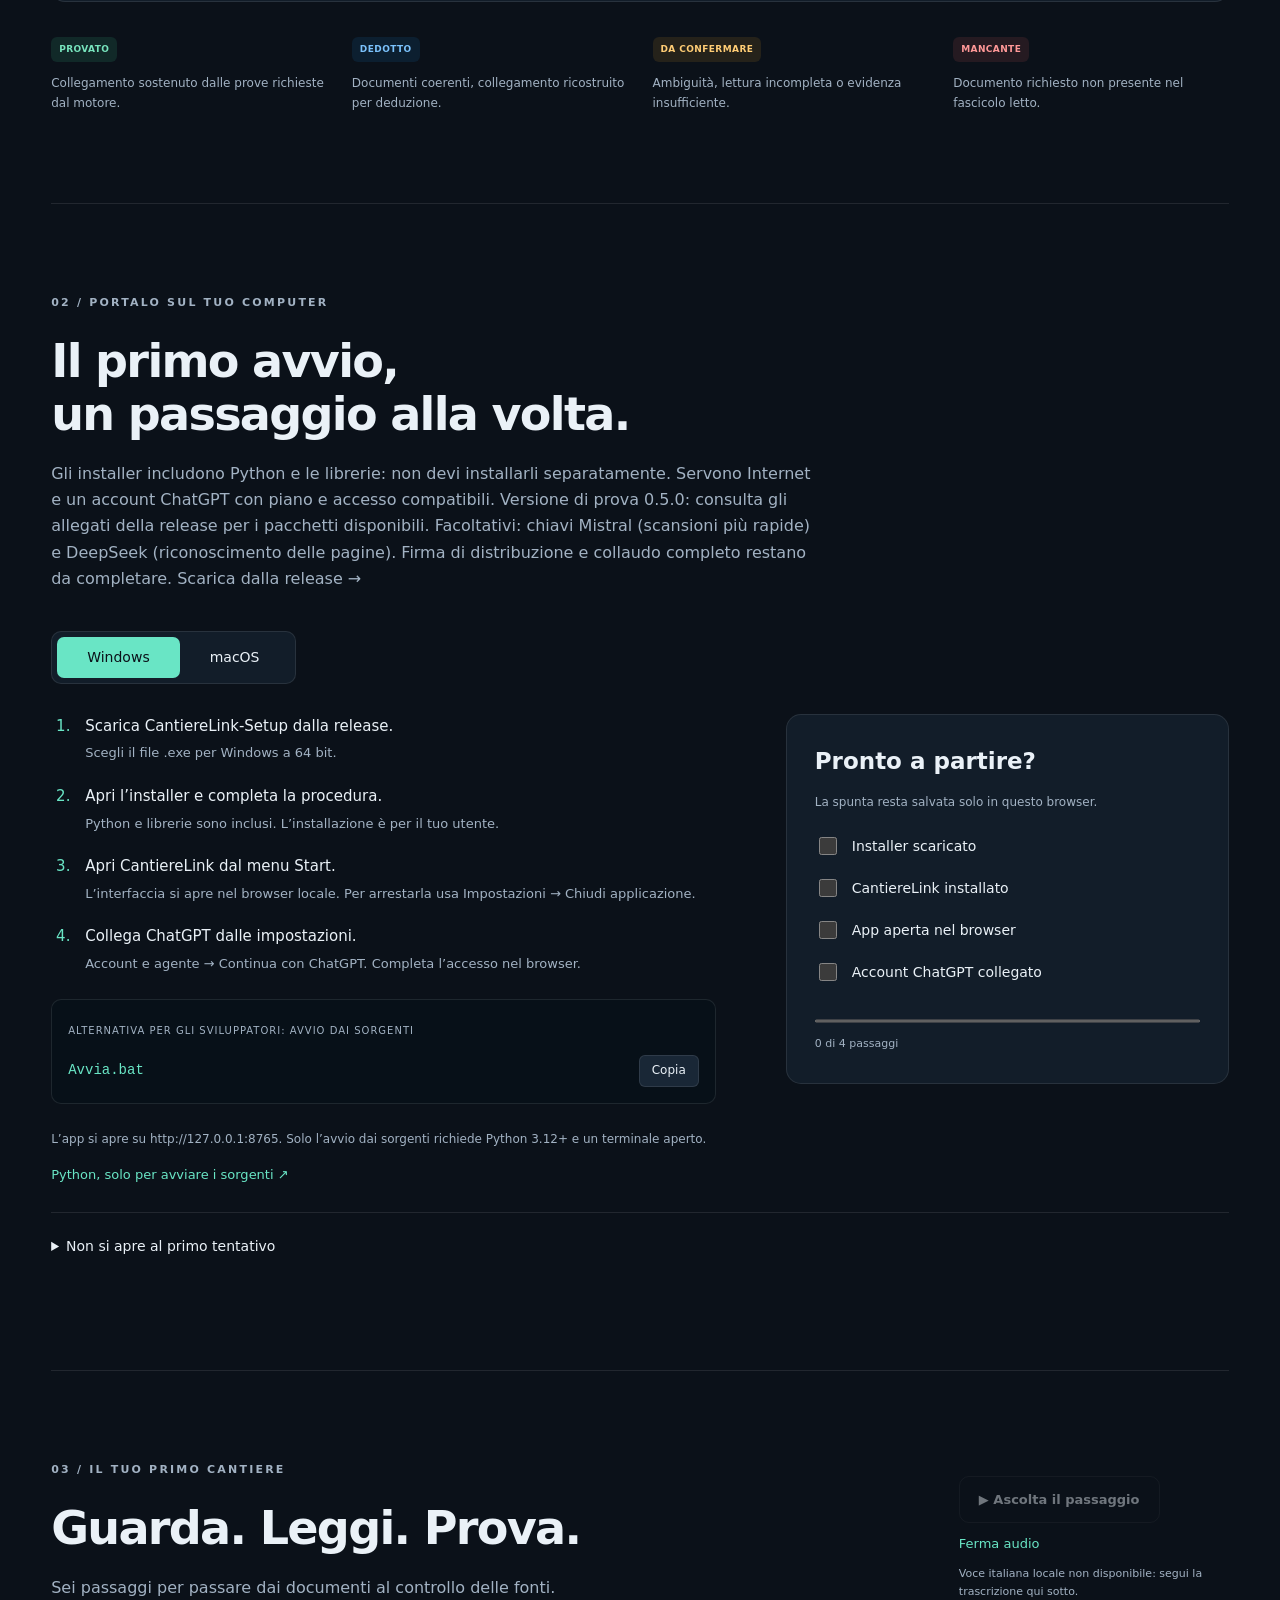
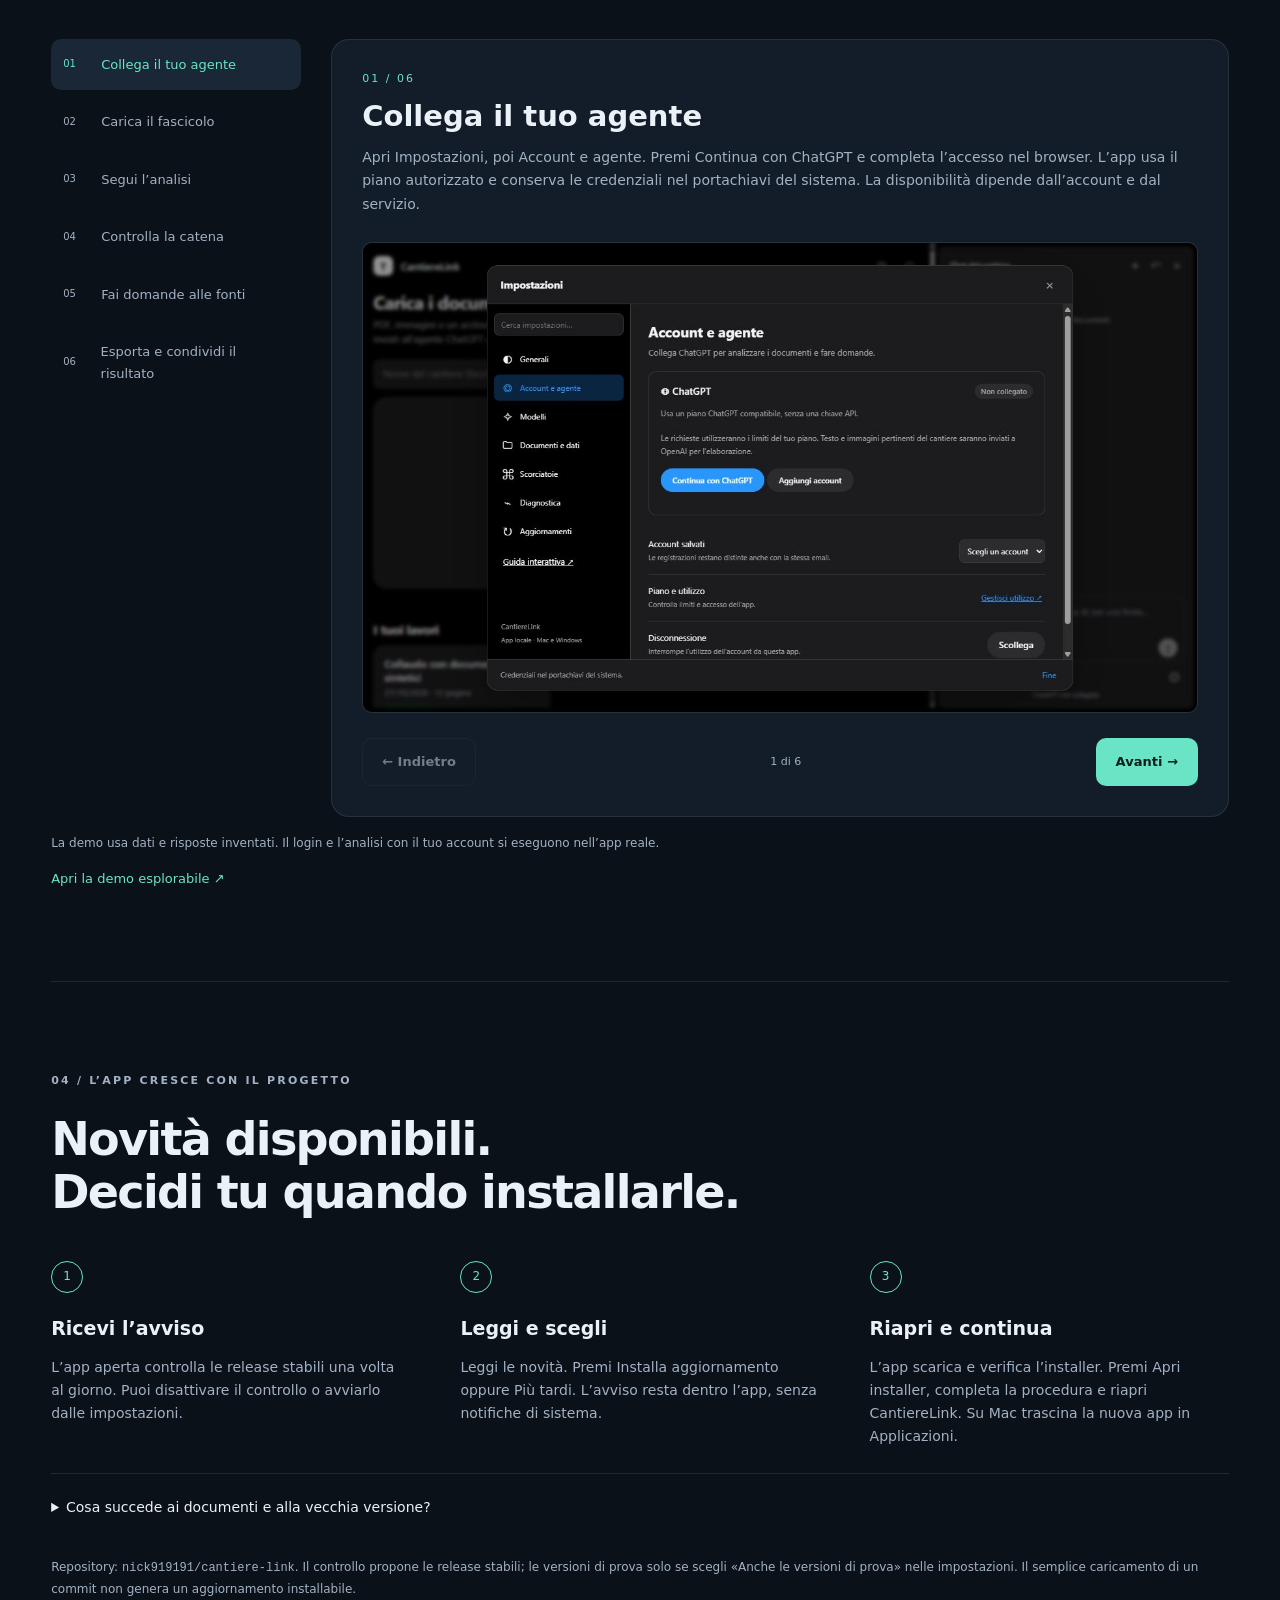
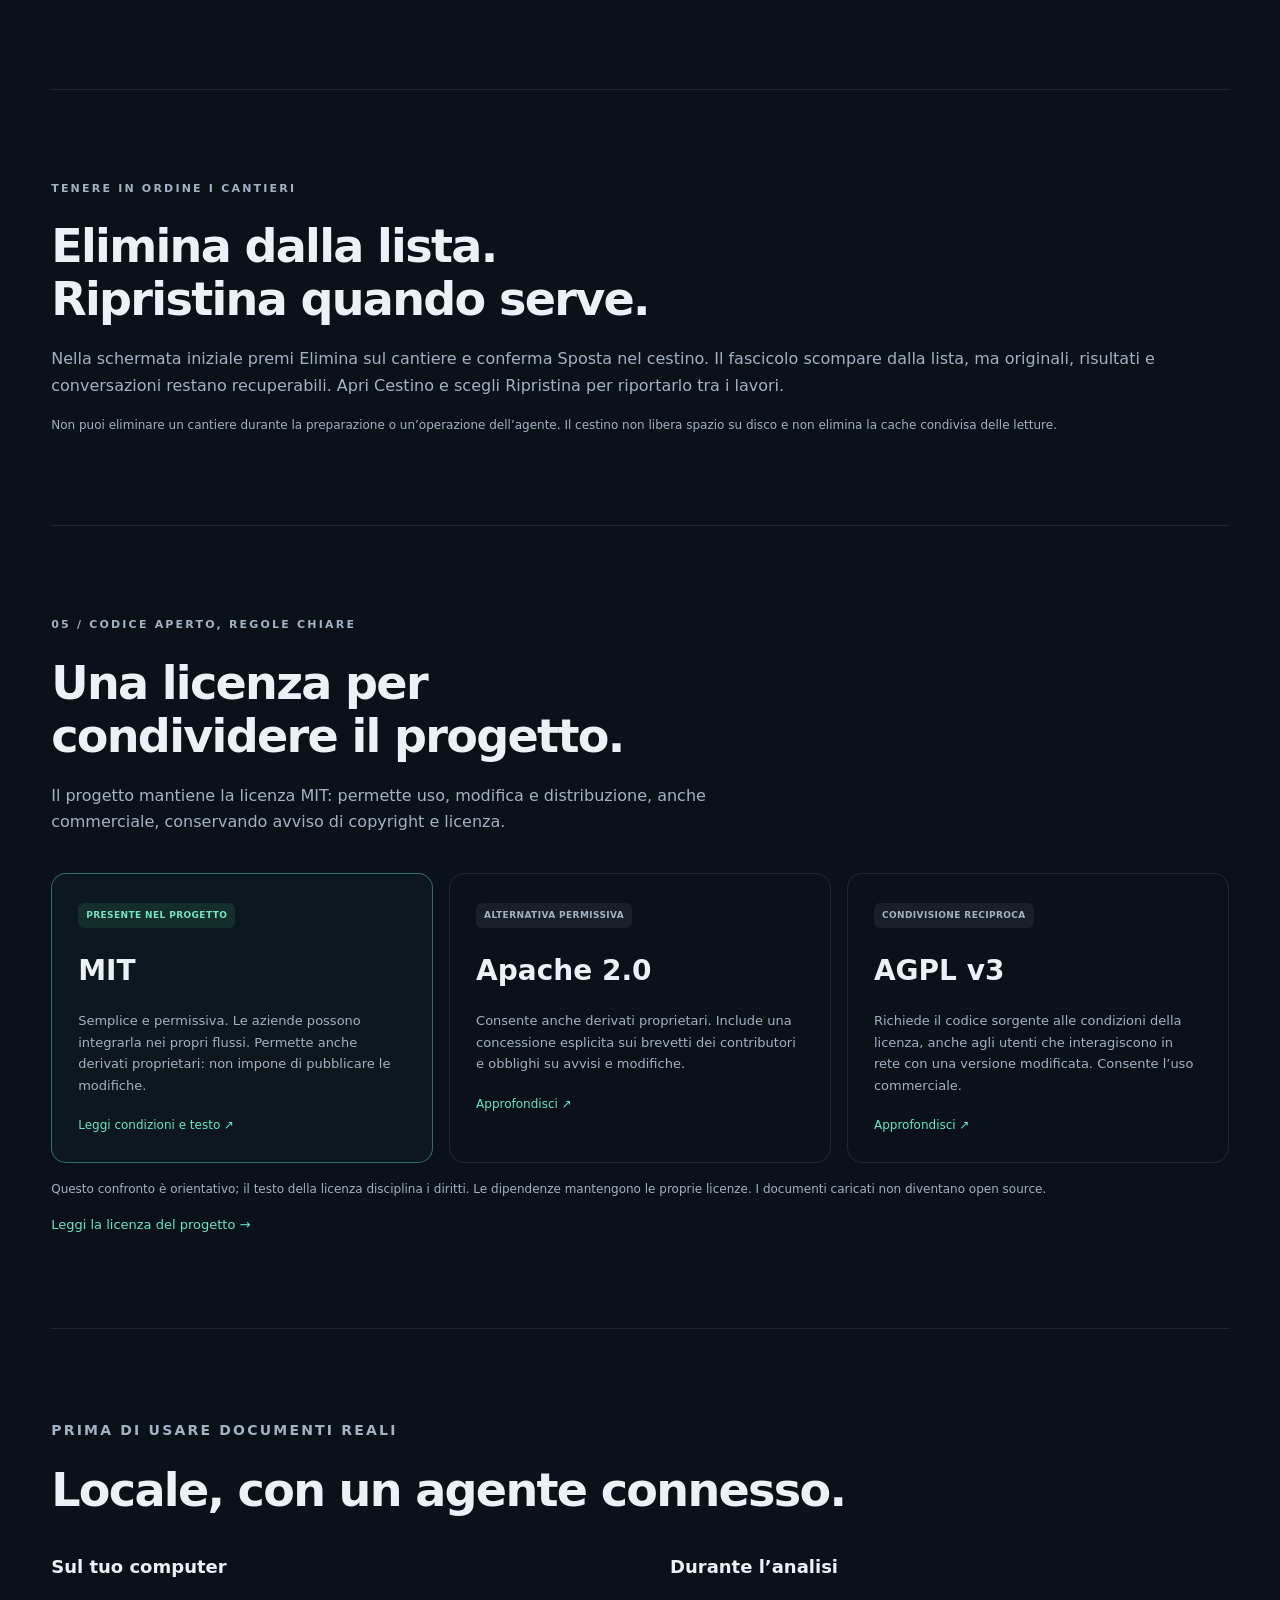
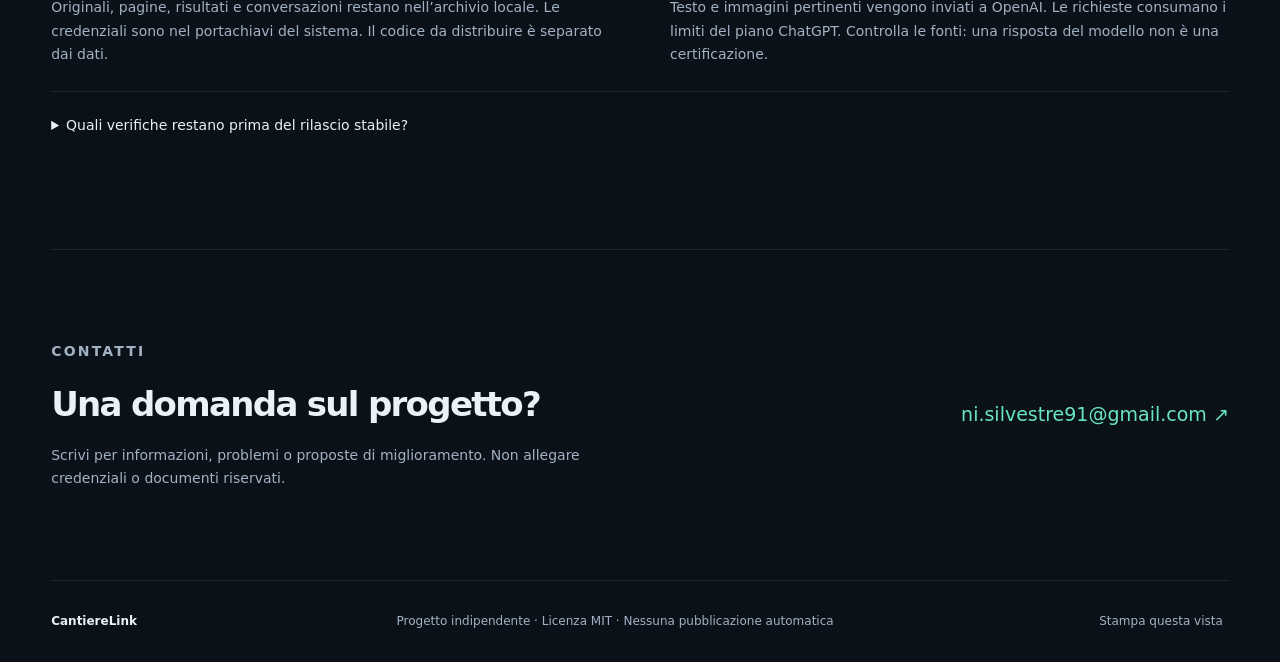
==== commit 12c5e004: "Version 0.5.0: README and guide updated - README: accesses and models (ChatGPT, Mistral, DeepSeek), " ====
--- a/docs/index.html
+++ b/docs/index.html
@@ -7,9 +7,9 @@
 <section class="hero"><div class="hero-copy"><div class="eyebrow"><span class="dot"></span> OPEN SOURCE · WINDOWS + MAC</div><h1>Dal materiale<br>alla <em>prova.</em></h1><p class="lead">Unisci distinta, DDT e certificati. Ricostruisci la provenienza dei materiali e torna alla pagina che documenta ogni collegamento.</p><div class="actions"><a class="button" href="#installa">Inizia da qui <span>↗</span></a><a class="button secondary" href="#tour">Esplora il percorso <span>→</span></a></div><p class="micro">App locale · agente collegato al tuo account ChatGPT · risultati da verificare sulle fonti</p></div><div class="hero-visual" aria-label="Esempio illustrativo della catena documentale"><div class="visual-top"><span class="live-label">UN MATERIALE, QUATTRO RISCONTRI</span><span class="demo-tag">Esempio inventato</span></div><div class="material"><span class="beam">H</span><div><small>ELEMENTO STRUTTURALE</small><h2>HEB 180</h2><p>Telaio · Lotto 01</p></div><span class="status green">PROVATO*</span></div><div class="flow-line"><span>Distinta</span><i>→</i><span>DDT 200</span><i>→</i><span>Cert. 777</span><i>→</i><span>H1001</span></div><div class="document-illustration"><div class="doc-head"><span>DOCUMENTO DI TRASPORTO</span><span>200 / 2026</span></div><div class="fake-lines"><i></i><i></i></div><div class="highlight"><span>HEB 180</span><span>Certificato 777</span><span>Colata H1001</span></div><div class="fake-lines"><i></i><i></i></div><span class="source-label">↖ Ogni dato mantiene il rimando alla fonte</span></div><p class="micro">* Nell’esempio il collegamento ha prove documentali. L’esito non certifica la conformità del materiale.</p></div></section>
 <div class="intro-strip"><span>Per studi di ingegneria</span><span>Per imprese e carpenterie</span><span>Per chi controlla fascicoli di cantiere</span></div>
 <section id="come-funziona" class="section"><div class="section-intro"><p class="eyebrow">01 / SEGUI IL COLLEGAMENTO</p><h2>I documenti sono utili<br>quando puoi risalire alla fonte.</h2><p>Seleziona un passaggio. Questo esempio mostra il ragionamento che l’app ricostruisce; non contiene documenti di un cantiere reale.</p></div><div class="chain-tabs" role="tablist" aria-label="Catena documentale"><button role="tab" id="chain-tab-0" aria-controls="chain-panel" aria-selected="true" data-chain="0"><small>01</small>Distinta</button><button role="tab" id="chain-tab-1" aria-controls="chain-panel" aria-selected="false" data-chain="1"><small>02</small>DDT</button><button role="tab" id="chain-tab-2" aria-controls="chain-panel" aria-selected="false" data-chain="2"><small>03</small>Certificato 3.1</button><button role="tab" id="chain-tab-3" aria-controls="chain-panel" aria-selected="false" data-chain="3"><small>04</small>Colata</button></div><div id="chain-panel" class="chain-panel" role="tabpanel" aria-labelledby="chain-tab-0" tabindex="0"><div><span id="chain-type" class="status">DISTINTA DEL COSTRUTTORE</span><h3 id="chain-title">Parti dalla voce di materiale.</h3><p id="chain-text">La distinta identifica l’elemento e può dichiarare fornitore, DDT e certificato. La dichiarazione guida la ricerca; va confrontata con i documenti presenti.</p></div><div class="source-example"><small>FONTE ILLUSTRATIVA</small><code id="chain-source">Distinta.pdf · pagina 1</code><blockquote id="chain-quote">«Telaio — HEB 180 — DDT 200 — certificato 777»</blockquote></div></div><div class="outcomes"><div><span class="status green">PROVATO</span><p>Collegamento sostenuto dalle prove richieste dal motore.</p></div><div><span class="status blue">DEDOTTO</span><p>Documenti coerenti, collegamento ricostruito per deduzione.</p></div><div><span class="status amber">DA CONFERMARE</span><p>Ambiguità, lettura incompleta o evidenza insufficiente.</p></div><div><span class="status red">MANCANTE</span><p>Documento richiesto non presente nel fascicolo letto.</p></div></div></section>
-<section id="installa" class="section install"><div class="section-intro"><p class="eyebrow">02 / PORTALO SUL TUO COMPUTER</p><h2>Il primo avvio,<br>un passaggio alla volta.</h2><p>Gli installer includono Python e le librerie: non devi installarli separatamente. Servono Internet e un account ChatGPT con piano e accesso compatibili. Versione preliminare 0.3.0: consulta gli allegati della release per i pacchetti disponibili. Firma di distribuzione e collaudo completo restano da completare. <a href="https://github.com/nick919191/cantiere-link/releases/tag/v0.3.0">Scarica dalla release →</a></p></div><div class="os-switch" role="tablist" aria-label="Sistema operativo"><button role="tab" id="os-win" aria-controls="install-panel" aria-selected="true" data-os="windows">Windows</button><button role="tab" id="os-mac" aria-controls="install-panel" aria-selected="false" data-os="mac">macOS</button></div><div class="install-layout"><div id="install-panel" role="tabpanel" aria-labelledby="os-win"><ol id="install-steps"></ol><div class="command-block"><span id="command-label"></span><div><code id="install-command"></code><button id="copy-command" aria-label="Copia comando">Copia</button></div></div><p id="install-note" class="micro"></p><a href="https://www.python.org/downloads/" target="_blank" rel="noopener" class="text-link">Python, solo per avviare i sorgenti ↗</a></div><aside class="checklist"><h3>Pronto a partire?</h3><p>La spunta resta salvata solo in questo browser.</p><label><input type="checkbox" data-check="python"> Installer scaricato</label><label><input type="checkbox" data-check="folder"> CantiereLink installato</label><label><input type="checkbox" data-check="open"> App aperta nel browser</label><label><input type="checkbox" data-check="account"> Account ChatGPT collegato</label><progress max="4" value="0" id="check-progress" aria-label="Preparazione completata"></progress><span id="check-label">0 di 4 passaggi</span></aside></div><details><summary>Non si apre al primo tentativo</summary><p>Se usi i sorgenti anziché l’installer, su Windows controlla che Python sia nel PATH. Su Mac puoi eseguire <code>bash avvia.sh</code> dal Terminale nella cartella estratta. Mantieni aperto il terminale dell’app. Se la porta 8765 è già occupata, chiudi l’altra istanza o configura <code>TRACCIA_PORTA</code>. Leggi il messaggio di errore prima di riprovare.</p></details></section>
+<section id="installa" class="section install"><div class="section-intro"><p class="eyebrow">02 / PORTALO SUL TUO COMPUTER</p><h2>Il primo avvio,<br>un passaggio alla volta.</h2><p>Gli installer includono Python e le librerie: non devi installarli separatamente. Servono Internet e un account ChatGPT con piano e accesso compatibili. Versione di prova 0.5.0: consulta gli allegati della release per i pacchetti disponibili. Facoltativi: chiavi Mistral (scansioni più rapide) e DeepSeek (riconoscimento delle pagine). Firma di distribuzione e collaudo completo restano da completare. <a href="https://github.com/nick919191/cantiere-link/releases">Scarica dalla release →</a></p></div><div class="os-switch" role="tablist" aria-label="Sistema operativo"><button role="tab" id="os-win" aria-controls="install-panel" aria-selected="true" data-os="windows">Windows</button><button role="tab" id="os-mac" aria-controls="install-panel" aria-selected="false" data-os="mac">macOS</button></div><div class="install-layout"><div id="install-panel" role="tabpanel" aria-labelledby="os-win"><ol id="install-steps"></ol><div class="command-block"><span id="command-label"></span><div><code id="install-command"></code><button id="copy-command" aria-label="Copia comando">Copia</button></div></div><p id="install-note" class="micro"></p><a href="https://www.python.org/downloads/" target="_blank" rel="noopener" class="text-link">Python, solo per avviare i sorgenti ↗</a></div><aside class="checklist"><h3>Pronto a partire?</h3><p>La spunta resta salvata solo in questo browser.</p><label><input type="checkbox" data-check="python"> Installer scaricato</label><label><input type="checkbox" data-check="folder"> CantiereLink installato</label><label><input type="checkbox" data-check="open"> App aperta nel browser</label><label><input type="checkbox" data-check="account"> Account ChatGPT collegato</label><progress max="4" value="0" id="check-progress" aria-label="Preparazione completata"></progress><span id="check-label">0 di 4 passaggi</span></aside></div><details><summary>Non si apre al primo tentativo</summary><p>Se usi i sorgenti anziché l’installer, su Windows controlla che Python sia nel PATH. Su Mac puoi eseguire <code>bash avvia.sh</code> dal Terminale nella cartella estratta. Mantieni aperto il terminale dell’app. Se la porta 8765 è già occupata, chiudi l’altra istanza o configura <code>TRACCIA_PORTA</code>. Leggi il messaggio di errore prima di riprovare.</p></details></section>
 <section id="tour" class="section"><div class="section-intro tour-heading"><div><p class="eyebrow">03 / IL TUO PRIMO CANTIERE</p><h2>Guarda. Leggi. Prova.</h2><p>Sei passaggi per passare dai documenti al controllo delle fonti.</p></div><div class="audio-controls"><button id="speak" class="button secondary">▶ Ascolta il passaggio</button><button id="stop-speech" class="text-link">Ferma audio</button><small id="voice-info">La lettura usa una voce locale disponibile nel browser.</small></div></div><div class="tour-layout"><nav id="tour-nav" aria-label="Passaggi della guida"></nav><article class="tour-card"><div class="tour-number" id="tour-number">01 / 06</div><h3 id="tour-title"></h3><p id="tour-text" class="transcript"></p><div id="tour-media"></div><div class="tour-controls"><button class="button secondary" id="tour-prev">← Indietro</button><span id="tour-count"></span><button class="button" id="tour-next">Avanti →</button></div></article></div><p class="micro">La demo usa dati e risposte inventati. Il login e l’analisi con il tuo account si eseguono nell’app reale.</p><a class="text-link" href="../demo/tracciabilita-demo.html" target="_blank" rel="noopener">Apri la demo esplorabile ↗</a></section>
-<section id="aggiornamenti" class="section updates"><p class="eyebrow">04 / L’APP CRESCE CON IL PROGETTO</p><h2>Novità disponibili.<br>Decidi tu quando installarle.</h2><div class="update-flow"><div><span>1</span><h3>Ricevi l’avviso</h3><p>L’app aperta controlla le release stabili una volta al giorno. Puoi disattivare il controllo o avviarlo dalle impostazioni.</p></div><div><span>2</span><h3>Leggi e scegli</h3><p>Leggi le novità. Premi Installa aggiornamento oppure Più tardi. L’avviso resta dentro l’app, senza notifiche di sistema.</p></div><div><span>3</span><h3>Riapri e continua</h3><p>L’app scarica e verifica l’installer. Premi Apri installer, completa la procedura e riapri CantiereLink. Su Mac trascina la nuova app in Applicazioni.</p></div></div><details><summary>Cosa succede ai documenti e alla vecchia versione?</summary><p>L’aggiornamento non sposta né elimina i cantieri, conservati nella cartella dati. Per tornare indietro con la versione installata, conserva e usa l’installer della release precedente. Nell’avvio da sorgenti la versione precedente è selezionabile in Impostazioni → Aggiornamenti. Il ritorno alla versione precedente riguarda il programma, non annulla modifiche ai dati. Per future versioni con cambiamenti al formato dei dati serviranno indicazioni specifiche di migrazione.</p><p>Solo per l’avvio da sorgenti: se la nuova versione non si avvia, dalla cartella originale esegui <code>python avvia.py --versione-originale</code> su Windows oppure <code>python3 avvia.py --versione-originale</code> su Mac. Puoi quindi scegliere la versione precedente nelle impostazioni.</p></details><p class="micro">Repository: <code>nick919191/cantiere-link</code>. La versione 0.3.0 è preliminare e viene esclusa dal controllo automatico, che propone soltanto release stabili. Il semplice caricamento di un commit non genera un aggiornamento installabile.</p></section>
+<section id="aggiornamenti" class="section updates"><p class="eyebrow">04 / L’APP CRESCE CON IL PROGETTO</p><h2>Novità disponibili.<br>Decidi tu quando installarle.</h2><div class="update-flow"><div><span>1</span><h3>Ricevi l’avviso</h3><p>L’app aperta controlla le release stabili una volta al giorno. Puoi disattivare il controllo o avviarlo dalle impostazioni.</p></div><div><span>2</span><h3>Leggi e scegli</h3><p>Leggi le novità. Premi Installa aggiornamento oppure Più tardi. L’avviso resta dentro l’app, senza notifiche di sistema.</p></div><div><span>3</span><h3>Riapri e continua</h3><p>L’app scarica e verifica l’installer. Premi Apri installer, completa la procedura e riapri CantiereLink. Su Mac trascina la nuova app in Applicazioni.</p></div></div><details><summary>Cosa succede ai documenti e alla vecchia versione?</summary><p>L’aggiornamento non sposta né elimina i cantieri, conservati nella cartella dati. Per tornare indietro con la versione installata, conserva e usa l’installer della release precedente. Nell’avvio da sorgenti la versione precedente è selezionabile in Impostazioni → Aggiornamenti. Il ritorno alla versione precedente riguarda il programma, non annulla modifiche ai dati. Per future versioni con cambiamenti al formato dei dati serviranno indicazioni specifiche di migrazione.</p><p>Solo per l’avvio da sorgenti: se la nuova versione non si avvia, dalla cartella originale esegui <code>python avvia.py --versione-originale</code> su Windows oppure <code>python3 avvia.py --versione-originale</code> su Mac. Puoi quindi scegliere la versione precedente nelle impostazioni.</p></details><p class="micro">Repository: <code>nick919191/cantiere-link</code>. Il controllo propone le release stabili; le versioni di prova solo se scegli «Anche le versioni di prova» nelle impostazioni. Il semplice caricamento di un commit non genera un aggiornamento installabile.</p></section>
 <section id="cestino" class="section"><p class="eyebrow">TENERE IN ORDINE I CANTIERI</p><h2>Elimina dalla lista.<br>Ripristina quando serve.</h2><p>Nella schermata iniziale premi Elimina sul cantiere e conferma Sposta nel cestino. Il fascicolo scompare dalla lista, ma originali, risultati e conversazioni restano recuperabili. Apri Cestino e scegli Ripristina per riportarlo tra i lavori.</p><p class="micro">Non puoi eliminare un cantiere durante la preparazione o un’operazione dell’agente. Il cestino non libera spazio su disco e non elimina la cache condivisa delle letture.</p></section><section id="licenza" class="section"><div class="section-intro"><p class="eyebrow">05 / CODICE APERTO, REGOLE CHIARE</p><h2>Una licenza per<br>condividere il progetto.</h2><p>Il progetto mantiene la licenza MIT: permette uso, modifica e distribuzione, anche commerciale, conservando avviso di copyright e licenza.</p></div><div class="license-grid"><article class="chosen"><span class="status green">PRESENTE NEL PROGETTO</span><h3>MIT</h3><p>Semplice e permissiva. Le aziende possono integrarla nei propri flussi. Permette anche derivati proprietari: non impone di pubblicare le modifiche.</p><a href="https://choosealicense.com/licenses/mit/" target="_blank" rel="noopener">Leggi condizioni e testo ↗</a></article><article><span class="status">ALTERNATIVA PERMISSIVA</span><h3>Apache 2.0</h3><p>Consente anche derivati proprietari. Include una concessione esplicita sui brevetti dei contributori e obblighi su avvisi e modifiche.</p><a href="https://choosealicense.com/licenses/apache-2.0/" target="_blank" rel="noopener">Approfondisci ↗</a></article><article><span class="status">CONDIVISIONE RECIPROCA</span><h3>AGPL v3</h3><p>Richiede il codice sorgente alle condizioni della licenza, anche agli utenti che interagiscono in rete con una versione modificata. Consente l’uso commerciale.</p><a href="https://choosealicense.com/licenses/agpl-3.0/" target="_blank" rel="noopener">Approfondisci ↗</a></article></div><p class="micro">Questo confronto è orientativo; il testo della licenza disciplina i diritti. Le dipendenze mantengono le proprie licenze. I documenti caricati non diventano open source.</p><a href="../LICENSE" class="text-link">Leggi la licenza del progetto →</a></section>
 <section class="section privacy"><p class="eyebrow">PRIMA DI USARE DOCUMENTI REALI</p><h2>Locale, con un agente connesso.</h2><div class="privacy-grid"><div><h3>Sul tuo computer</h3><p>Originali, pagine, risultati e conversazioni restano nell’archivio locale. Le credenziali sono nel portachiavi del sistema. Il codice da distribuire è separato dai dati.</p></div><div><h3>Durante l’analisi</h3><p>Testo e immagini pertinenti vengono inviati a OpenAI. Le richieste consumano i limiti del piano ChatGPT. Controlla le fonti: una risposta del modello non è una certificazione.</p></div></div><details><summary>Quali verifiche restano prima del rilascio stabile?</summary><p>I test usano risposte simulate. L’accesso con un account reale, il flusso completo con una release GitHub pubblicata e il collaudo nativo su macOS restano da verificare. Le funzionalità non disponibili non vengono simulate nell’app reale.</p></details></section>
 <section class="contact section"><div><p class="eyebrow">CONTATTI</p><h2>Una domanda sul progetto?</h2><p>Scrivi per informazioni, problemi o proposte di miglioramento. Non allegare credenziali o documenti riservati.</p></div><a href="mailto:ni.silvestre91@gmail.com">ni.silvestre91@gmail.com ↗</a></section>
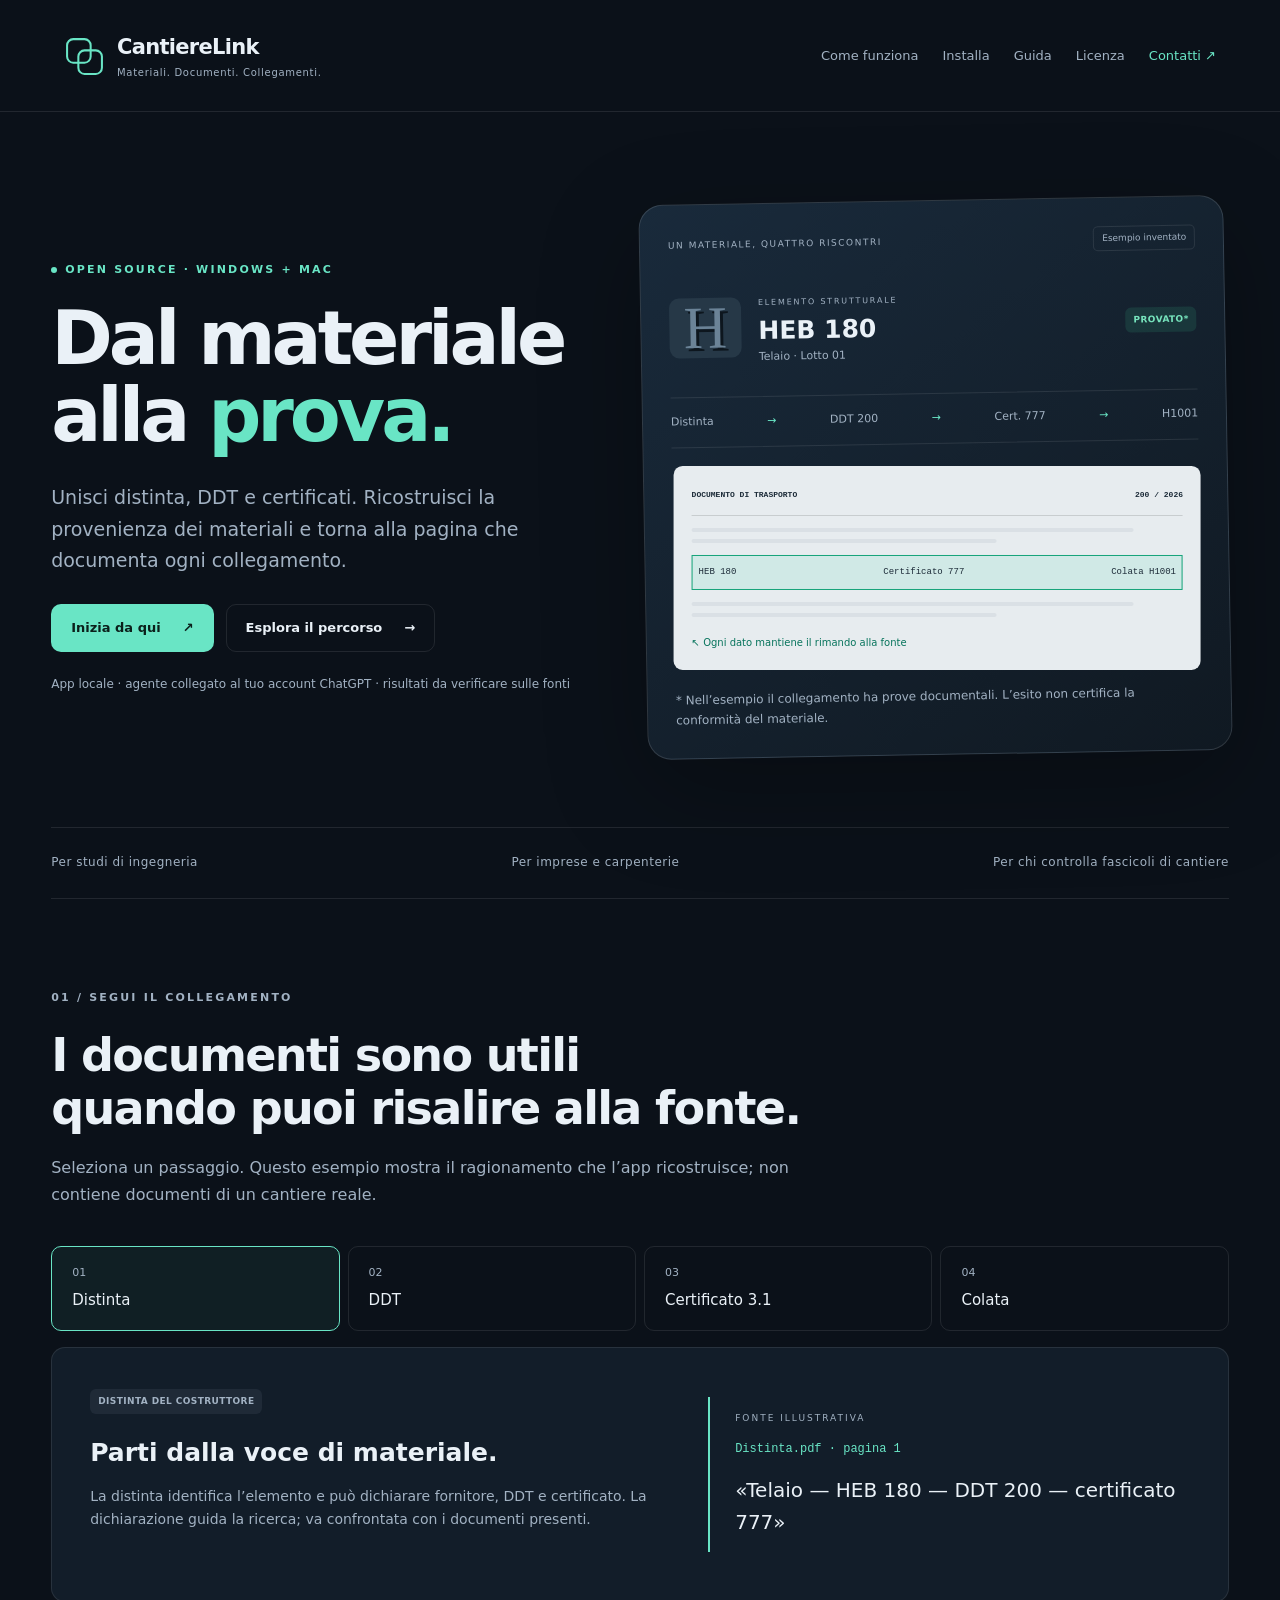
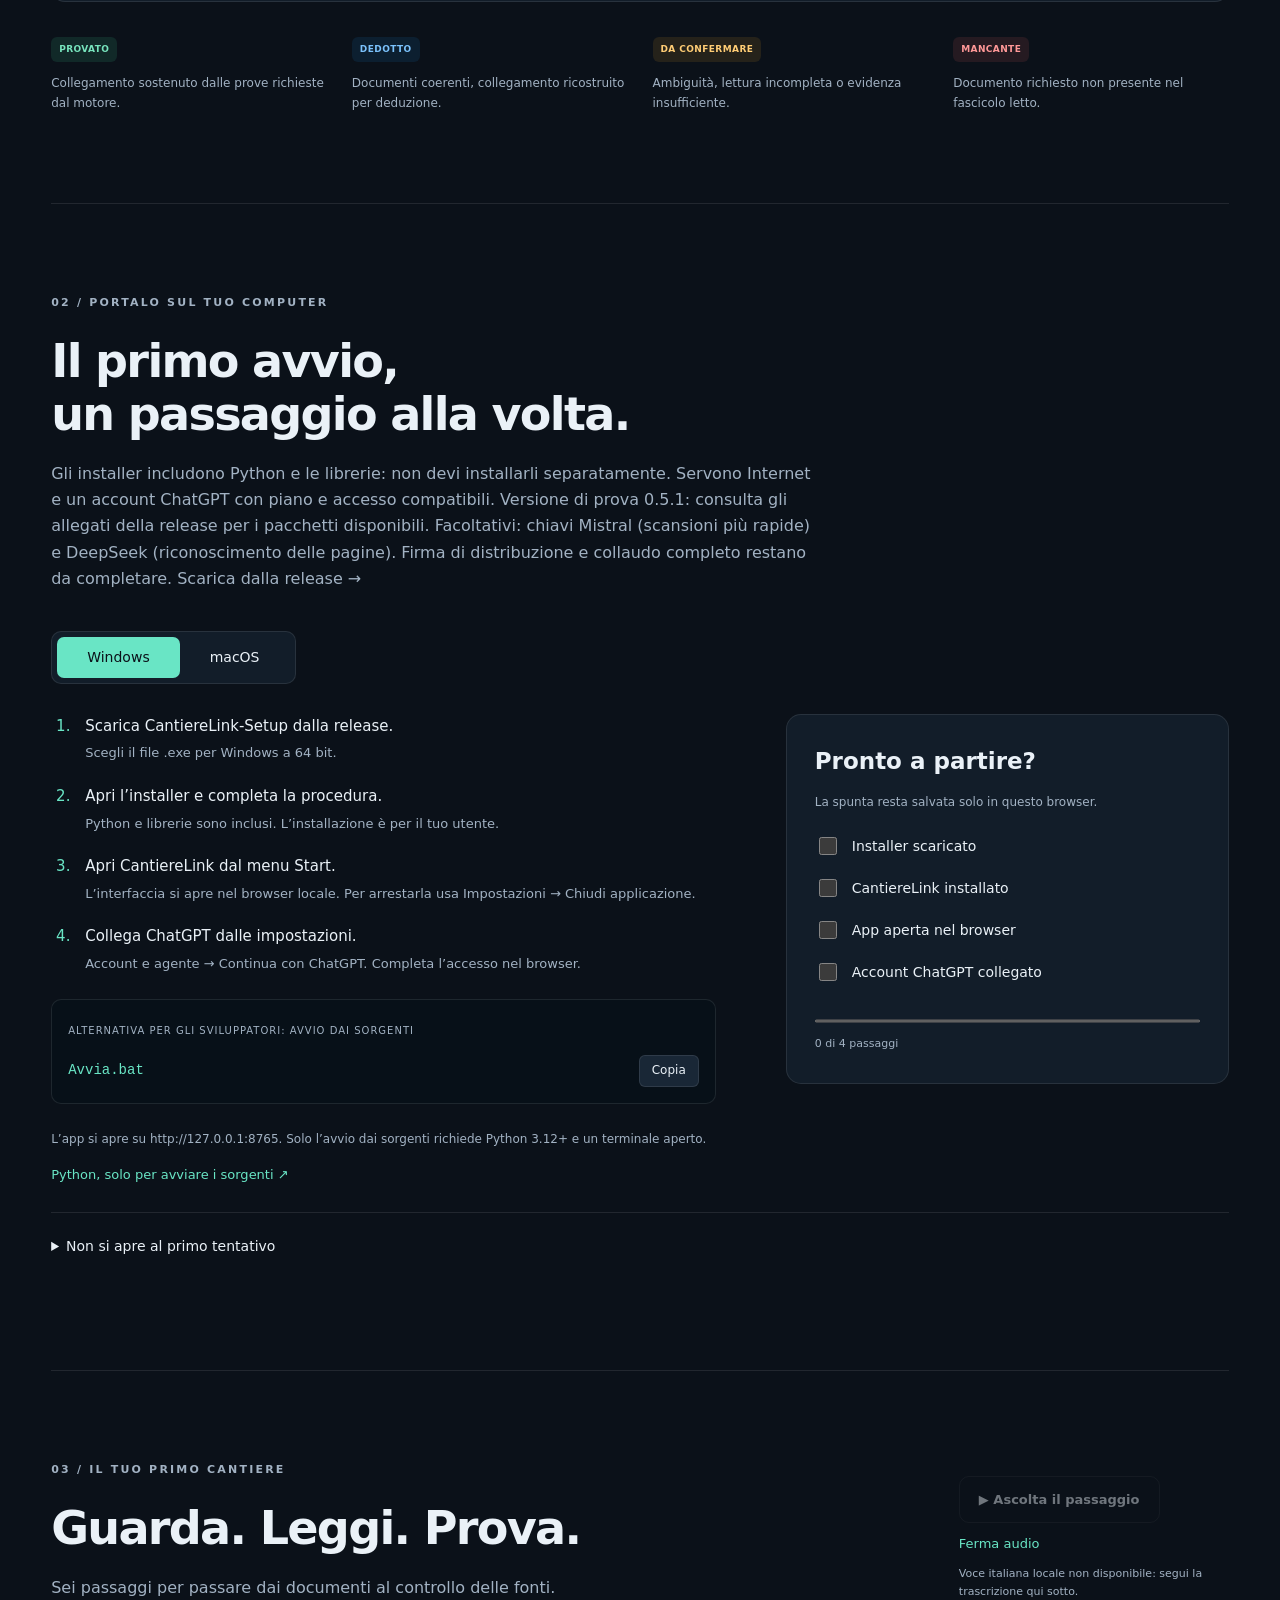
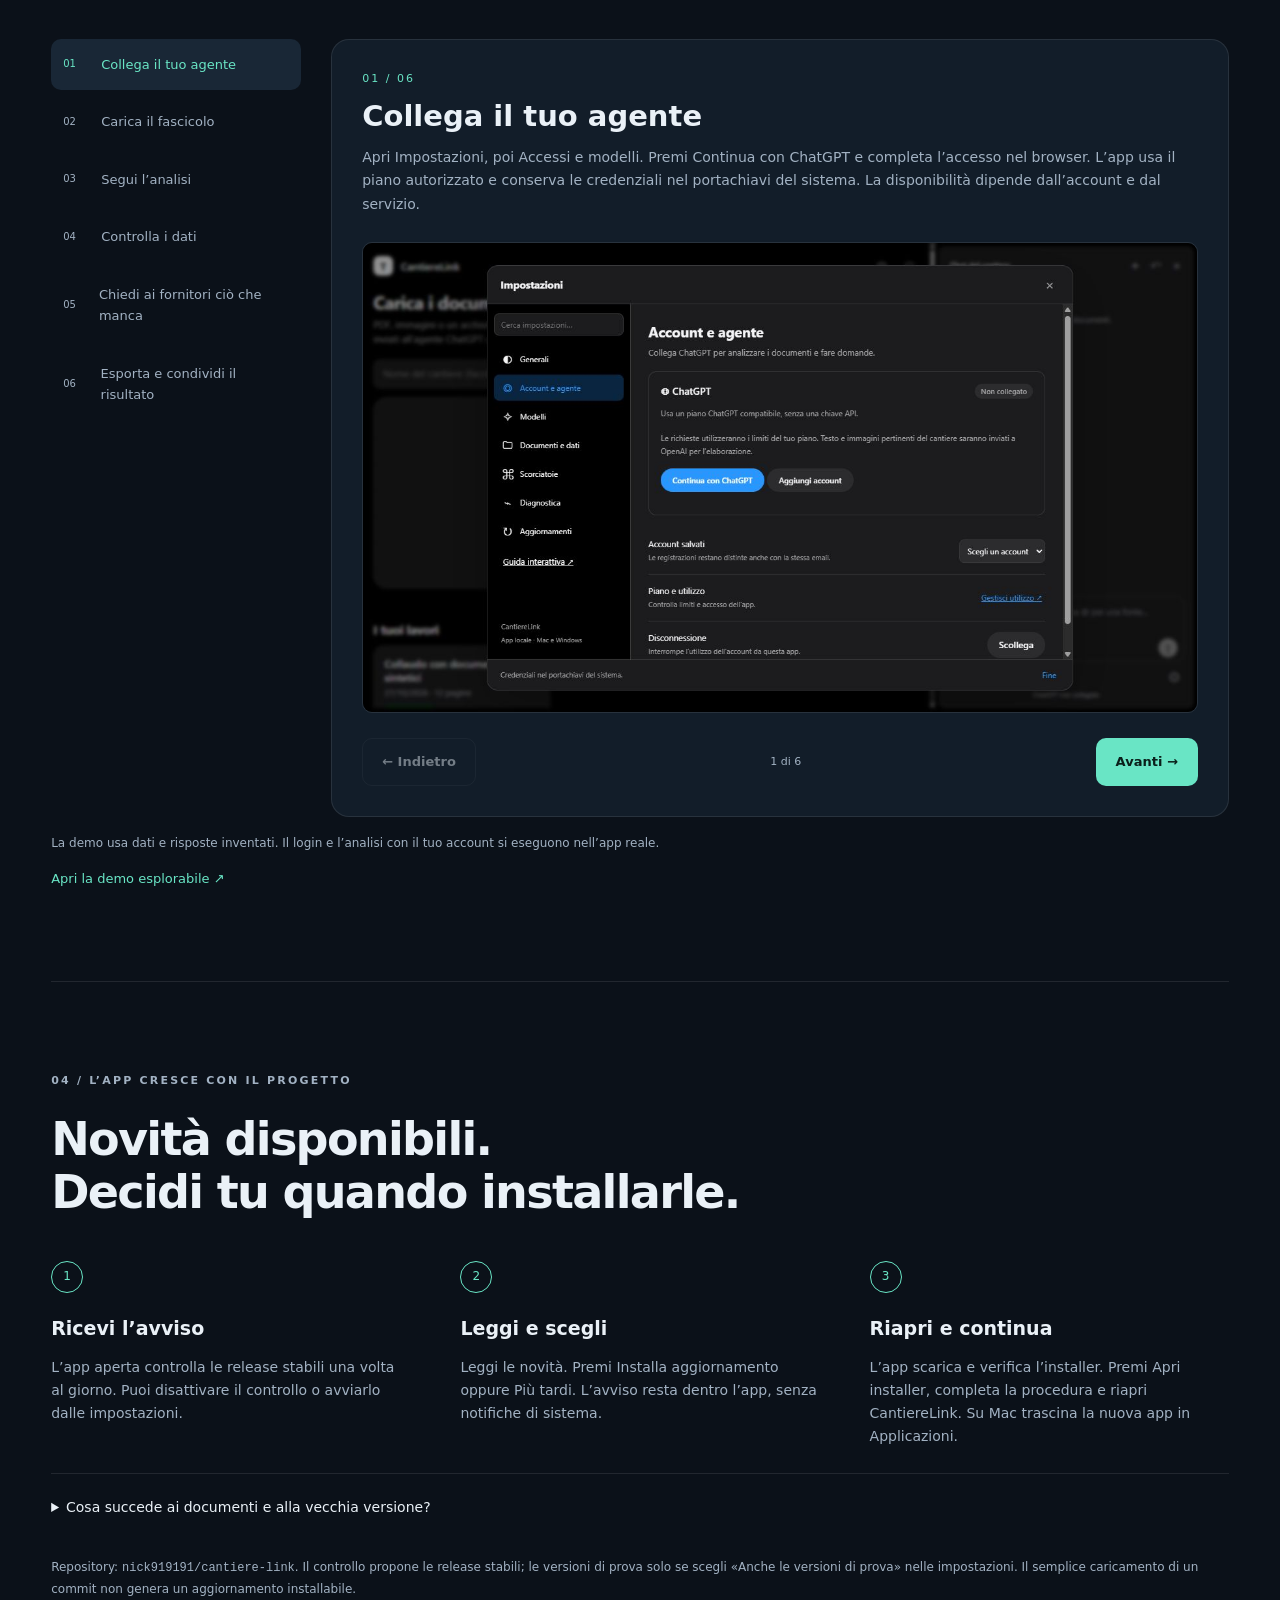
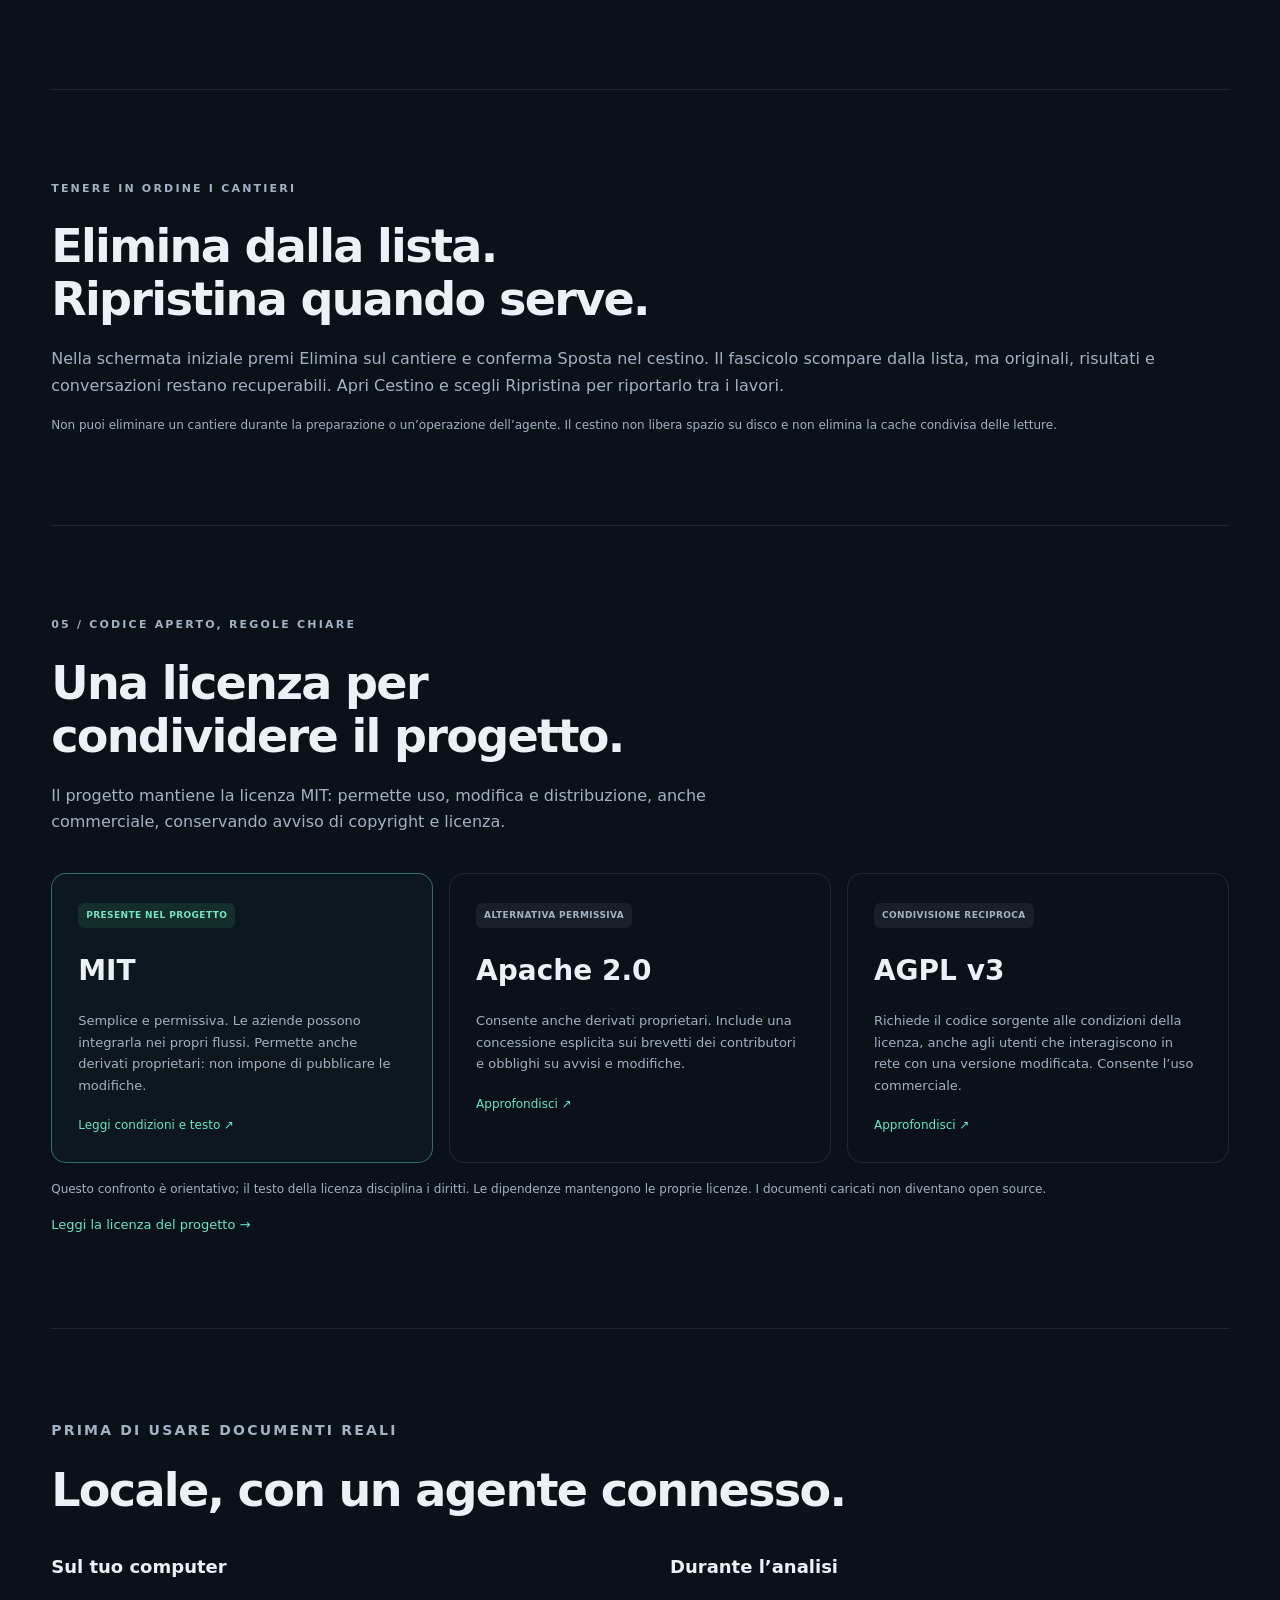
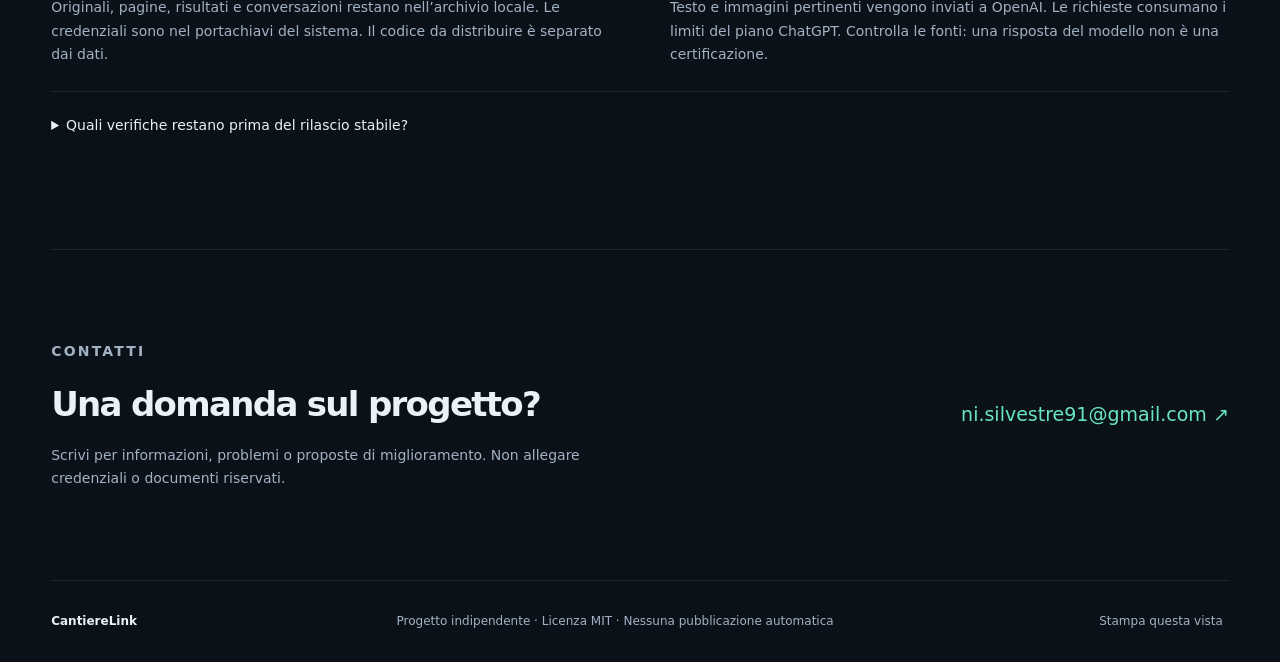
==== commit bcd20a2d: "Versione 0.5.1: correzioni della review unite alla 0.5.0 Unisce fix/review-2026-10 (base 0.3.0) alla" ====
--- a/docs/index.html
+++ b/docs/index.html
@@ -7,7 +7,7 @@
 <section class="hero"><div class="hero-copy"><div class="eyebrow"><span class="dot"></span> OPEN SOURCE · WINDOWS + MAC</div><h1>Dal materiale<br>alla <em>prova.</em></h1><p class="lead">Unisci distinta, DDT e certificati. Ricostruisci la provenienza dei materiali e torna alla pagina che documenta ogni collegamento.</p><div class="actions"><a class="button" href="#installa">Inizia da qui <span>↗</span></a><a class="button secondary" href="#tour">Esplora il percorso <span>→</span></a></div><p class="micro">App locale · agente collegato al tuo account ChatGPT · risultati da verificare sulle fonti</p></div><div class="hero-visual" aria-label="Esempio illustrativo della catena documentale"><div class="visual-top"><span class="live-label">UN MATERIALE, QUATTRO RISCONTRI</span><span class="demo-tag">Esempio inventato</span></div><div class="material"><span class="beam">H</span><div><small>ELEMENTO STRUTTURALE</small><h2>HEB 180</h2><p>Telaio · Lotto 01</p></div><span class="status green">PROVATO*</span></div><div class="flow-line"><span>Distinta</span><i>→</i><span>DDT 200</span><i>→</i><span>Cert. 777</span><i>→</i><span>H1001</span></div><div class="document-illustration"><div class="doc-head"><span>DOCUMENTO DI TRASPORTO</span><span>200 / 2026</span></div><div class="fake-lines"><i></i><i></i></div><div class="highlight"><span>HEB 180</span><span>Certificato 777</span><span>Colata H1001</span></div><div class="fake-lines"><i></i><i></i></div><span class="source-label">↖ Ogni dato mantiene il rimando alla fonte</span></div><p class="micro">* Nell’esempio il collegamento ha prove documentali. L’esito non certifica la conformità del materiale.</p></div></section>
 <div class="intro-strip"><span>Per studi di ingegneria</span><span>Per imprese e carpenterie</span><span>Per chi controlla fascicoli di cantiere</span></div>
 <section id="come-funziona" class="section"><div class="section-intro"><p class="eyebrow">01 / SEGUI IL COLLEGAMENTO</p><h2>I documenti sono utili<br>quando puoi risalire alla fonte.</h2><p>Seleziona un passaggio. Questo esempio mostra il ragionamento che l’app ricostruisce; non contiene documenti di un cantiere reale.</p></div><div class="chain-tabs" role="tablist" aria-label="Catena documentale"><button role="tab" id="chain-tab-0" aria-controls="chain-panel" aria-selected="true" data-chain="0"><small>01</small>Distinta</button><button role="tab" id="chain-tab-1" aria-controls="chain-panel" aria-selected="false" data-chain="1"><small>02</small>DDT</button><button role="tab" id="chain-tab-2" aria-controls="chain-panel" aria-selected="false" data-chain="2"><small>03</small>Certificato 3.1</button><button role="tab" id="chain-tab-3" aria-controls="chain-panel" aria-selected="false" data-chain="3"><small>04</small>Colata</button></div><div id="chain-panel" class="chain-panel" role="tabpanel" aria-labelledby="chain-tab-0" tabindex="0"><div><span id="chain-type" class="status">DISTINTA DEL COSTRUTTORE</span><h3 id="chain-title">Parti dalla voce di materiale.</h3><p id="chain-text">La distinta identifica l’elemento e può dichiarare fornitore, DDT e certificato. La dichiarazione guida la ricerca; va confrontata con i documenti presenti.</p></div><div class="source-example"><small>FONTE ILLUSTRATIVA</small><code id="chain-source">Distinta.pdf · pagina 1</code><blockquote id="chain-quote">«Telaio — HEB 180 — DDT 200 — certificato 777»</blockquote></div></div><div class="outcomes"><div><span class="status green">PROVATO</span><p>Collegamento sostenuto dalle prove richieste dal motore.</p></div><div><span class="status blue">DEDOTTO</span><p>Documenti coerenti, collegamento ricostruito per deduzione.</p></div><div><span class="status amber">DA CONFERMARE</span><p>Ambiguità, lettura incompleta o evidenza insufficiente.</p></div><div><span class="status red">MANCANTE</span><p>Documento richiesto non presente nel fascicolo letto.</p></div></div></section>
-<section id="installa" class="section install"><div class="section-intro"><p class="eyebrow">02 / PORTALO SUL TUO COMPUTER</p><h2>Il primo avvio,<br>un passaggio alla volta.</h2><p>Gli installer includono Python e le librerie: non devi installarli separatamente. Servono Internet e un account ChatGPT con piano e accesso compatibili. Versione di prova 0.5.0: consulta gli allegati della release per i pacchetti disponibili. Facoltativi: chiavi Mistral (scansioni più rapide) e DeepSeek (riconoscimento delle pagine). Firma di distribuzione e collaudo completo restano da completare. <a href="https://github.com/nick919191/cantiere-link/releases">Scarica dalla release →</a></p></div><div class="os-switch" role="tablist" aria-label="Sistema operativo"><button role="tab" id="os-win" aria-controls="install-panel" aria-selected="true" data-os="windows">Windows</button><button role="tab" id="os-mac" aria-controls="install-panel" aria-selected="false" data-os="mac">macOS</button></div><div class="install-layout"><div id="install-panel" role="tabpanel" aria-labelledby="os-win"><ol id="install-steps"></ol><div class="command-block"><span id="command-label"></span><div><code id="install-command"></code><button id="copy-command" aria-label="Copia comando">Copia</button></div></div><p id="install-note" class="micro"></p><a href="https://www.python.org/downloads/" target="_blank" rel="noopener" class="text-link">Python, solo per avviare i sorgenti ↗</a></div><aside class="checklist"><h3>Pronto a partire?</h3><p>La spunta resta salvata solo in questo browser.</p><label><input type="checkbox" data-check="python"> Installer scaricato</label><label><input type="checkbox" data-check="folder"> CantiereLink installato</label><label><input type="checkbox" data-check="open"> App aperta nel browser</label><label><input type="checkbox" data-check="account"> Account ChatGPT collegato</label><progress max="4" value="0" id="check-progress" aria-label="Preparazione completata"></progress><span id="check-label">0 di 4 passaggi</span></aside></div><details><summary>Non si apre al primo tentativo</summary><p>Se usi i sorgenti anziché l’installer, su Windows controlla che Python sia nel PATH. Su Mac puoi eseguire <code>bash avvia.sh</code> dal Terminale nella cartella estratta. Mantieni aperto il terminale dell’app. Se la porta 8765 è già occupata, chiudi l’altra istanza o configura <code>TRACCIA_PORTA</code>. Leggi il messaggio di errore prima di riprovare.</p></details></section>
+<section id="installa" class="section install"><div class="section-intro"><p class="eyebrow">02 / PORTALO SUL TUO COMPUTER</p><h2>Il primo avvio,<br>un passaggio alla volta.</h2><p>Gli installer includono Python e le librerie: non devi installarli separatamente. Servono Internet e un account ChatGPT con piano e accesso compatibili. Versione di prova 0.5.1: consulta gli allegati della release per i pacchetti disponibili. Facoltativi: chiavi Mistral (scansioni più rapide) e DeepSeek (riconoscimento delle pagine). Firma di distribuzione e collaudo completo restano da completare. <a href="https://github.com/nick919191/cantiere-link/releases">Scarica dalla release →</a></p></div><div class="os-switch" role="tablist" aria-label="Sistema operativo"><button role="tab" id="os-win" aria-controls="install-panel" aria-selected="true" data-os="windows">Windows</button><button role="tab" id="os-mac" aria-controls="install-panel" aria-selected="false" data-os="mac">macOS</button></div><div class="install-layout"><div id="install-panel" role="tabpanel" aria-labelledby="os-win"><ol id="install-steps"></ol><div class="command-block"><span id="command-label"></span><div><code id="install-command"></code><button id="copy-command" aria-label="Copia comando">Copia</button></div></div><p id="install-note" class="micro"></p><a href="https://www.python.org/downloads/" target="_blank" rel="noopener" class="text-link">Python, solo per avviare i sorgenti ↗</a></div><aside class="checklist"><h3>Pronto a partire?</h3><p>La spunta resta salvata solo in questo browser.</p><label><input type="checkbox" data-check="python"> Installer scaricato</label><label><input type="checkbox" data-check="folder"> CantiereLink installato</label><label><input type="checkbox" data-check="open"> App aperta nel browser</label><label><input type="checkbox" data-check="account"> Account ChatGPT collegato</label><progress max="4" value="0" id="check-progress" aria-label="Preparazione completata"></progress><span id="check-label">0 di 4 passaggi</span></aside></div><details><summary>Non si apre al primo tentativo</summary><p>Se usi i sorgenti anziché l’installer, su Windows controlla che Python sia nel PATH. Su Mac puoi eseguire <code>bash avvia.sh</code> dal Terminale nella cartella estratta. Mantieni aperto il terminale dell’app. Se la porta 8765 è già occupata, chiudi l’altra istanza o configura <code>TRACCIA_PORTA</code>. Leggi il messaggio di errore prima di riprovare.</p></details></section>
 <section id="tour" class="section"><div class="section-intro tour-heading"><div><p class="eyebrow">03 / IL TUO PRIMO CANTIERE</p><h2>Guarda. Leggi. Prova.</h2><p>Sei passaggi per passare dai documenti al controllo delle fonti.</p></div><div class="audio-controls"><button id="speak" class="button secondary">▶ Ascolta il passaggio</button><button id="stop-speech" class="text-link">Ferma audio</button><small id="voice-info">La lettura usa una voce locale disponibile nel browser.</small></div></div><div class="tour-layout"><nav id="tour-nav" aria-label="Passaggi della guida"></nav><article class="tour-card"><div class="tour-number" id="tour-number">01 / 06</div><h3 id="tour-title"></h3><p id="tour-text" class="transcript"></p><div id="tour-media"></div><div class="tour-controls"><button class="button secondary" id="tour-prev">← Indietro</button><span id="tour-count"></span><button class="button" id="tour-next">Avanti →</button></div></article></div><p class="micro">La demo usa dati e risposte inventati. Il login e l’analisi con il tuo account si eseguono nell’app reale.</p><a class="text-link" href="../demo/tracciabilita-demo.html" target="_blank" rel="noopener">Apri la demo esplorabile ↗</a></section>
 <section id="aggiornamenti" class="section updates"><p class="eyebrow">04 / L’APP CRESCE CON IL PROGETTO</p><h2>Novità disponibili.<br>Decidi tu quando installarle.</h2><div class="update-flow"><div><span>1</span><h3>Ricevi l’avviso</h3><p>L’app aperta controlla le release stabili una volta al giorno. Puoi disattivare il controllo o avviarlo dalle impostazioni.</p></div><div><span>2</span><h3>Leggi e scegli</h3><p>Leggi le novità. Premi Installa aggiornamento oppure Più tardi. L’avviso resta dentro l’app, senza notifiche di sistema.</p></div><div><span>3</span><h3>Riapri e continua</h3><p>L’app scarica e verifica l’installer. Premi Apri installer, completa la procedura e riapri CantiereLink. Su Mac trascina la nuova app in Applicazioni.</p></div></div><details><summary>Cosa succede ai documenti e alla vecchia versione?</summary><p>L’aggiornamento non sposta né elimina i cantieri, conservati nella cartella dati. Per tornare indietro con la versione installata, conserva e usa l’installer della release precedente. Nell’avvio da sorgenti la versione precedente è selezionabile in Impostazioni → Aggiornamenti. Il ritorno alla versione precedente riguarda il programma, non annulla modifiche ai dati. Per future versioni con cambiamenti al formato dei dati serviranno indicazioni specifiche di migrazione.</p><p>Solo per l’avvio da sorgenti: se la nuova versione non si avvia, dalla cartella originale esegui <code>python avvia.py --versione-originale</code> su Windows oppure <code>python3 avvia.py --versione-originale</code> su Mac. Puoi quindi scegliere la versione precedente nelle impostazioni.</p></details><p class="micro">Repository: <code>nick919191/cantiere-link</code>. Il controllo propone le release stabili; le versioni di prova solo se scegli «Anche le versioni di prova» nelle impostazioni. Il semplice caricamento di un commit non genera un aggiornamento installabile.</p></section>
 <section id="cestino" class="section"><p class="eyebrow">TENERE IN ORDINE I CANTIERI</p><h2>Elimina dalla lista.<br>Ripristina quando serve.</h2><p>Nella schermata iniziale premi Elimina sul cantiere e conferma Sposta nel cestino. Il fascicolo scompare dalla lista, ma originali, risultati e conversazioni restano recuperabili. Apri Cestino e scegli Ripristina per riportarlo tra i lavori.</p><p class="micro">Non puoi eliminare un cantiere durante la preparazione o un’operazione dell’agente. Il cestino non libera spazio su disco e non elimina la cache condivisa delle letture.</p></section><section id="licenza" class="section"><div class="section-intro"><p class="eyebrow">05 / CODICE APERTO, REGOLE CHIARE</p><h2>Una licenza per<br>condividere il progetto.</h2><p>Il progetto mantiene la licenza MIT: permette uso, modifica e distribuzione, anche commerciale, conservando avviso di copyright e licenza.</p></div><div class="license-grid"><article class="chosen"><span class="status green">PRESENTE NEL PROGETTO</span><h3>MIT</h3><p>Semplice e permissiva. Le aziende possono integrarla nei propri flussi. Permette anche derivati proprietari: non impone di pubblicare le modifiche.</p><a href="https://choosealicense.com/licenses/mit/" target="_blank" rel="noopener">Leggi condizioni e testo ↗</a></article><article><span class="status">ALTERNATIVA PERMISSIVA</span><h3>Apache 2.0</h3><p>Consente anche derivati proprietari. Include una concessione esplicita sui brevetti dei contributori e obblighi su avvisi e modifiche.</p><a href="https://choosealicense.com/licenses/apache-2.0/" target="_blank" rel="noopener">Approfondisci ↗</a></article><article><span class="status">CONDIVISIONE RECIPROCA</span><h3>AGPL v3</h3><p>Richiede il codice sorgente alle condizioni della licenza, anche agli utenti che interagiscono in rete con una versione modificata. Consente l’uso commerciale.</p><a href="https://choosealicense.com/licenses/agpl-3.0/" target="_blank" rel="noopener">Approfondisci ↗</a></article></div><p class="micro">Questo confronto è orientativo; il testo della licenza disciplina i diritti. Le dipendenze mantengono le proprie licenze. I documenti caricati non diventano open source.</p><a href="../LICENSE" class="text-link">Leggi la licenza del progetto →</a></section>
--- a/docs/guide.css
+++ b/docs/guide.css
@@ -1,2 +1,2 @@
-:root{--bg:#0b1119;--panel:#121d29;--soft:#192736;--text:#eaf1f7;--muted:#a2b2c3;--line:#ffffff18;--accent:#69e5c5;--blue:#80bfff;--radius:22px;color-scheme:dark;font-family:Inter,ui-sans-serif,system-ui,-apple-system,BlinkMacSystemFont,'Segoe UI',sans-serif;scroll-behavior:smooth}*{box-sizing:border-box}body{margin:0;background:var(--bg);color:var(--text);font-size:16px;line-height:1.65}button,input,a{-webkit-tap-highlight-color:transparent}a{color:inherit;text-decoration:none}button{font:inherit;color:inherit;cursor:pointer}button:disabled{opacity:.45;cursor:default}a:focus-visible,button:focus-visible,input:focus-visible,summary:focus-visible,[tabindex]:focus-visible{outline:3px solid var(--accent);outline-offset:5px}.skip{position:absolute;top:-100px;left:20px;padding:10px;background:var(--accent);color:var(--bg);z-index:100}.skip:focus{top:10px}.header{max-width:1440px;margin:auto;padding:30px 5%;display:flex;align-items:center;justify-content:space-between;border-bottom:1px solid var(--line);gap:30px}.brand{display:flex;align-items:center;gap:12px;font-size:21px;font-weight:650;letter-spacing:-.7px;white-space:nowrap}.brand svg{width:41px;fill:none;stroke:var(--accent);stroke-width:2}.brand small{display:block;font-size:10px;font-weight:400;letter-spacing:.7px;color:var(--muted)}nav{display:flex;gap:24px}nav a{font-size:13px;color:var(--muted)}nav a:hover{color:var(--accent)}.contact-link{color:var(--accent)}main{max-width:1320px;padding:0 4%;margin:auto}.hero{display:grid;grid-template-columns:1fr 1.1fr;gap:60px;align-items:center;padding:88px 0 72px}.eyebrow{font-size:11px;letter-spacing:2.2px;font-weight:650;color:var(--accent);margin:0 0 22px;display:flex;align-items:center;gap:8px}.dot{height:6px;width:6px;border-radius:50%;background:var(--accent)}h1,h2,h3,p{margin:0}h1{font-size:clamp(54px,5.8vw,88px);line-height:1.03;letter-spacing:-4px;font-weight:600}h1 em{font-style:normal;color:var(--accent)}.lead{font-size:19px;color:var(--muted);max-width:470px;line-height:1.65;margin:28px 0}.actions{display:flex;gap:12px;flex-wrap:wrap;margin-bottom:22px}.button{display:inline-flex;align-items:center;justify-content:center;gap:22px;background:var(--accent);color:#0b201b;border:1px solid transparent;border-radius:10px;padding:12px 19px;font-size:13px;font-weight:650}.button:hover{filter:brightness(1.09)}.button.secondary{background:transparent;color:var(--text);border-color:var(--line)}.micro{font-size:12px;color:var(--muted);line-height:1.7;margin:16px 0 0}.hero-visual{padding:28px;background:linear-gradient(145deg,#192a3b,#101922);border:1px solid #ffffff20;border-radius:24px;box-shadow:0 30px 100px #0004;transform:rotate(-1deg)}.visual-top{display:flex;justify-content:space-between;gap:12px;align-items:center}.live-label{font-size:9px;letter-spacing:1.5px;color:var(--muted)}.demo-tag{font-size:9px;padding:4px 8px;border:1px solid var(--line);border-radius:5px;color:var(--muted);white-space:nowrap}.material{display:flex;align-items:center;gap:17px;margin:30px 0}.beam{font-family:Georgia,serif;font-size:60px;line-height:1;color:#6b8397;background:#263847;width:72px;text-align:center;border-radius:10px;text-shadow:3px 3px #0d161e}.material small{font-size:8px;letter-spacing:1.8px;color:var(--muted)}.material h2{font-size:25px;line-height:1.4}.material p{font-size:11px;color:var(--muted)}.material .status{margin-left:auto}.status{display:inline-flex;border-radius:6px;background:#a2b2c317;color:var(--muted);font-size:9px;letter-spacing:.4px;font-weight:700;padding:5px 8px;white-space:nowrap}.green{color:#77e4bd;background:#43e6a21c}.blue{color:#7bc2fc;background:#168ee91c}.amber{color:#ffcd75;background:#efab251c}.red{color:#ff9898;background:#f667671c}.flow-line{display:flex;align-items:center;justify-content:space-between;gap:7px;font-size:11px;color:var(--muted);padding:15px 0;border-top:1px solid var(--line);border-bottom:1px solid var(--line)}.flow-line i{color:var(--accent);font-style:normal}.document-illustration{background:#e7ecef;color:#1c2b38;border-radius:9px;padding:22px 18px;margin-top:22px;position:relative;font-family:monospace;transform:rotate(1deg)}.doc-head{display:flex;justify-content:space-between;font-size:8px;font-weight:bold;padding-bottom:14px;border-bottom:1px solid #0002}.fake-lines{padding:12px 0;display:grid;gap:7px}.fake-lines i{height:4px;width:90%;background:#99a7b32b;border-radius:3px}.fake-lines i:nth-child(2){width:62%}.highlight{border:1px solid #17a37a;background:#55d6af28;padding:9px 6px;display:flex;justify-content:space-between;font-size:9px}.source-label{font:10px system-ui;color:#07745c;display:block;margin-top:8px}.intro-strip{display:flex;justify-content:space-between;padding:25px 0;border-block:1px solid var(--line);color:var(--muted);font-size:12px;letter-spacing:.5px}.section{padding:90px 0;scroll-margin-top:20px;border-bottom:1px solid var(--line)}.section-intro{max-width:760px;margin-bottom:38px}.section h2{font-size:clamp(30px,3.6vw,48px);line-height:1.15;letter-spacing:-1.7px;font-weight:550;margin-bottom:20px}.section p{color:var(--muted)}.chain-tabs{display:grid;grid-template-columns:repeat(4,1fr);gap:8px}.chain-tabs button{background:transparent;border:1px solid var(--line);border-radius:10px;text-align:left;padding:17px 20px;font-size:15px}.chain-tabs small{display:block;color:var(--muted);font-size:11px;margin-bottom:6px}.chain-tabs button[aria-selected=true]{border-color:var(--accent);background:#69e5c510}.chain-panel{display:grid;grid-template-columns:1.2fr 1fr;gap:40px;padding:38px;background:var(--panel);border:1px solid var(--line);border-radius:14px;margin:16px 0 32px;min-height:255px}.chain-panel h3{font-size:25px;margin:18px 0 12px;font-weight:550}.chain-panel p{font-size:14px}.source-example{border-left:2px solid var(--accent);padding:14px 0 14px 25px;align-self:center}.source-example small{display:block;font-size:9px;letter-spacing:2px;color:var(--muted)}.source-example code{display:block;font-size:12px;color:var(--accent);margin:14px 0}.source-example blockquote{margin:0;font-size:20px;font-weight:450;line-height:1.6}.outcomes{display:grid;grid-template-columns:repeat(4,1fr);gap:25px}.outcomes p{font-size:12px;margin-top:12px}.os-switch{display:inline-flex;background:var(--panel);padding:5px;border:1px solid var(--line);border-radius:10px;margin-bottom:30px}.os-switch button{border:0;background:transparent;padding:9px 30px;border-radius:7px;font-size:14px}.os-switch button[aria-selected=true]{background:var(--accent);color:var(--bg)}.install-layout{display:grid;grid-template-columns:1.5fr 1fr;gap:70px}ol{padding-left:24px;margin:0}li{padding-left:10px;margin-bottom:20px;font-size:15px}li::marker{color:var(--accent)}li span{display:block;color:var(--muted);font-size:13px;margin-top:4px}.command-block{margin:25px 0;background:#071018;border:1px solid var(--line);border-radius:10px;padding:16px}.command-block>span{font-size:10px;letter-spacing:1px;color:var(--muted)}.command-block>div{display:flex;justify-content:space-between;gap:15px;align-items:center;margin-top:12px}.command-block code{font-size:14px;color:var(--accent);overflow-wrap:anywhere}.command-block button{border:1px solid var(--line);border-radius:6px;background:var(--soft);padding:5px 12px;font-size:12px}.checklist{padding:28px;border:1px solid var(--line);border-radius:15px;background:var(--panel);align-self:start}.checklist h3{font-weight:550;font-size:23px}.checklist p{font-size:12px;margin:12px 0 22px}.checklist label{display:flex;gap:12px;align-items:center;font-size:14px;margin-bottom:18px;cursor:pointer}input[type=checkbox]{accent-color:var(--accent);width:18px;height:18px}progress{width:100%;height:6px;accent-color:var(--accent)}#check-label{font-size:11px;color:var(--muted)}details{border-top:1px solid var(--line);padding:22px 0;margin-top:25px}summary{cursor:pointer;font-size:14px}details p{font-size:13px;margin-top:18px;max-width:900px}.text-link{color:var(--accent);font-size:13px;display:inline-block;margin-top:15px;background:none;border:0;padding:0}.tour-heading{display:flex;max-width:none;justify-content:space-between;gap:30px;align-items:end}.audio-controls{max-width:270px;display:flex;flex-wrap:wrap;gap:10px}.audio-controls small{font-size:11px;color:var(--muted)}.audio-controls .text-link{margin:0}.tour-layout{display:grid;grid-template-columns:250px 1fr;gap:30px}#tour-nav{flex-direction:column;gap:6px}#tour-nav button{display:flex;text-align:left;align-items:center;gap:14px;border:0;background:none;padding:15px 12px;border-radius:10px;font-size:13px;color:var(--muted)}#tour-nav button span{font-size:10px;width:24px}#tour-nav button[aria-current=step]{background:var(--soft);color:var(--accent)}.tour-card{padding:30px;border:1px solid var(--line);border-radius:18px;background:var(--panel)}.tour-number{color:var(--accent);font-size:11px;letter-spacing:2px}.tour-card h3{font-size:29px;margin:10px 0 12px;line-height:1.25}.transcript{font-size:14px;min-height:72px}.tour-controls{display:flex;align-items:center;justify-content:space-between;gap:16px;margin-top:25px}.tour-controls span{font-size:11px;color:var(--muted)}#tour-media{margin-top:24px}#tour-media img{width:100%;display:block;border-radius:10px;border:1px solid var(--line)}.tour-example{border:1px solid var(--line);background:#0b1621;border-radius:12px;padding:26px}.tour-example small{font-size:10px;letter-spacing:2px;color:var(--muted)}.tour-example h4{font-size:19px;font-weight:500;margin:15px 0}.file-row{padding:12px 0;border-bottom:1px solid var(--line);font-size:13px;display:flex;justify-content:space-between;gap:12px}.file-row span{font-size:11px;color:var(--accent)}.example-answer{font-size:14px;color:var(--text);border-left:2px solid var(--accent);padding:12px 18px;margin-top:20px}.example-source{display:block;margin-top:15px;color:var(--accent);font:11px monospace}.update-flow{display:grid;grid-template-columns:repeat(3,1fr);gap:50px;margin-top:42px}.update-flow>div>span{display:flex;width:32px;height:32px;align-items:center;justify-content:center;border-radius:50%;border:1px solid var(--accent);color:var(--accent);font-size:12px;margin-bottom:20px}.update-flow h3{font-size:19px;font-weight:550;margin-bottom:12px}.update-flow p{font-size:14px}.license-grid{display:grid;grid-template-columns:repeat(3,1fr);gap:16px}.license-grid article{border:1px solid var(--line);border-radius:15px;padding:26px}.license-grid .chosen{border-color:#69e5c56b;background:#69e5c507}.license-grid h3{font-size:28px;margin:20px 0 16px}.license-grid p{font-size:13px}.license-grid a{color:var(--accent);font-size:12px;display:block;margin-top:20px}.privacy-grid{display:grid;grid-template-columns:1fr 1fr;gap:60px;margin-top:35px}.privacy h3{font-size:18px;margin-bottom:15px}.privacy p{font-size:14px}.contact{display:flex;align-items:center;justify-content:space-between;gap:60px}.contact h2{font-size:34px}.contact p{max-width:550px;font-size:14px}.contact>a{font-size:19px;color:var(--accent);white-space:nowrap}footer{max-width:1320px;padding:30px 4%;margin:auto;display:flex;gap:30px;justify-content:space-between;align-items:center;font-size:12px;color:var(--muted)}footer>a{color:var(--text);font-weight:650}footer button{border:0;background:transparent;color:var(--muted);font-size:12px}#toast{position:fixed;left:50%;bottom:25px;transform:translateX(-50%);background:var(--accent);color:var(--bg);border-radius:10px;padding:10px 20px;opacity:0;pointer-events:none;font-size:13px;transition:opacity .2s}#toast.show{opacity:1}
+:root{--bg:#0b1119;--panel:#121d29;--soft:#192736;--text:#eaf1f7;--muted:#a2b2c3;--line:#ffffff18;--accent:#69e5c5;--blue:#80bfff;--radius:22px;color-scheme:dark;font-family:ui-sans-serif,system-ui,-apple-system,BlinkMacSystemFont,'Segoe UI',sans-serif;scroll-behavior:smooth}*{box-sizing:border-box}body{margin:0;background:var(--bg);color:var(--text);font-size:16px;line-height:1.65}button,input,a{-webkit-tap-highlight-color:transparent}a{color:inherit;text-decoration:none}button{font:inherit;color:inherit;cursor:pointer}button:disabled{opacity:.45;cursor:default}a:focus-visible,button:focus-visible,input:focus-visible,summary:focus-visible,[tabindex]:focus-visible{outline:3px solid var(--accent);outline-offset:5px}.skip{position:absolute;top:-100px;left:20px;padding:10px;background:var(--accent);color:var(--bg);z-index:100}.skip:focus{top:10px}.header{max-width:1440px;margin:auto;padding:30px 5%;display:flex;align-items:center;justify-content:space-between;border-bottom:1px solid var(--line);gap:30px}.brand{display:flex;align-items:center;gap:12px;font-size:21px;font-weight:650;letter-spacing:-.7px;white-space:nowrap}.brand svg{width:41px;fill:none;stroke:var(--accent);stroke-width:2}.brand small{display:block;font-size:10px;font-weight:400;letter-spacing:.7px;color:var(--muted)}nav{display:flex;gap:24px}nav a{font-size:13px;color:var(--muted)}nav a:hover{color:var(--accent)}.contact-link{color:var(--accent)}main{max-width:1320px;padding:0 4%;margin:auto}.hero{display:grid;grid-template-columns:1fr 1.1fr;gap:60px;align-items:center;padding:88px 0 72px}.eyebrow{font-size:11px;letter-spacing:2.2px;font-weight:650;color:var(--accent);margin:0 0 22px;display:flex;align-items:center;gap:8px}.dot{height:6px;width:6px;border-radius:50%;background:var(--accent)}h1,h2,h3,p{margin:0}h1{font-size:clamp(54px,5.8vw,88px);line-height:1.03;letter-spacing:-4px;font-weight:600}h1 em{font-style:normal;color:var(--accent)}.lead{font-size:19px;color:var(--muted);max-width:470px;line-height:1.65;margin:28px 0}.actions{display:flex;gap:12px;flex-wrap:wrap;margin-bottom:22px}.button{display:inline-flex;align-items:center;justify-content:center;gap:22px;background:var(--accent);color:#0b201b;border:1px solid transparent;border-radius:10px;padding:12px 19px;font-size:13px;font-weight:650}.button:hover{filter:brightness(1.09)}.button.secondary{background:transparent;color:var(--text);border-color:var(--line)}.micro{font-size:12px;color:var(--muted);line-height:1.7;margin:16px 0 0}.hero-visual{padding:28px;background:linear-gradient(145deg,#192a3b,#101922);border:1px solid #ffffff20;border-radius:24px;box-shadow:0 30px 100px #0004;transform:rotate(-1deg)}.visual-top{display:flex;justify-content:space-between;gap:12px;align-items:center}.live-label{font-size:9px;letter-spacing:1.5px;color:var(--muted)}.demo-tag{font-size:9px;padding:4px 8px;border:1px solid var(--line);border-radius:5px;color:var(--muted);white-space:nowrap}.material{display:flex;align-items:center;gap:17px;margin:30px 0}.beam{font-family:Georgia,serif;font-size:60px;line-height:1;color:#6b8397;background:#263847;width:72px;text-align:center;border-radius:10px;text-shadow:3px 3px #0d161e}.material small{font-size:8px;letter-spacing:1.8px;color:var(--muted)}.material h2{font-size:25px;line-height:1.4}.material p{font-size:11px;color:var(--muted)}.material .status{margin-left:auto}.status{display:inline-flex;border-radius:6px;background:#a2b2c317;color:var(--muted);font-size:9px;letter-spacing:.4px;font-weight:700;padding:5px 8px;white-space:nowrap}.green{color:#77e4bd;background:#43e6a21c}.blue{color:#7bc2fc;background:#168ee91c}.amber{color:#ffcd75;background:#efab251c}.red{color:#ff9898;background:#f667671c}.flow-line{display:flex;align-items:center;justify-content:space-between;gap:7px;font-size:11px;color:var(--muted);padding:15px 0;border-top:1px solid var(--line);border-bottom:1px solid var(--line)}.flow-line i{color:var(--accent);font-style:normal}.document-illustration{background:#e7ecef;color:#1c2b38;border-radius:9px;padding:22px 18px;margin-top:22px;position:relative;font-family:monospace;transform:rotate(1deg)}.doc-head{display:flex;justify-content:space-between;font-size:8px;font-weight:bold;padding-bottom:14px;border-bottom:1px solid #0002}.fake-lines{padding:12px 0;display:grid;gap:7px}.fake-lines i{height:4px;width:90%;background:#99a7b32b;border-radius:3px}.fake-lines i:nth-child(2){width:62%}.highlight{border:1px solid #17a37a;background:#55d6af28;padding:9px 6px;display:flex;justify-content:space-between;font-size:9px}.source-label{font:10px system-ui;color:#07745c;display:block;margin-top:8px}.intro-strip{display:flex;justify-content:space-between;padding:25px 0;border-block:1px solid var(--line);color:var(--muted);font-size:12px;letter-spacing:.5px}.section{padding:90px 0;scroll-margin-top:20px;border-bottom:1px solid var(--line)}.section-intro{max-width:760px;margin-bottom:38px}.section h2{font-size:clamp(30px,3.6vw,48px);line-height:1.15;letter-spacing:-1.7px;font-weight:550;margin-bottom:20px}.section p{color:var(--muted)}.chain-tabs{display:grid;grid-template-columns:repeat(4,1fr);gap:8px}.chain-tabs button{background:transparent;border:1px solid var(--line);border-radius:10px;text-align:left;padding:17px 20px;font-size:15px}.chain-tabs small{display:block;color:var(--muted);font-size:11px;margin-bottom:6px}.chain-tabs button[aria-selected=true]{border-color:var(--accent);background:#69e5c510}.chain-panel{display:grid;grid-template-columns:1.2fr 1fr;gap:40px;padding:38px;background:var(--panel);border:1px solid var(--line);border-radius:14px;margin:16px 0 32px;min-height:255px}.chain-panel h3{font-size:25px;margin:18px 0 12px;font-weight:550}.chain-panel p{font-size:14px}.source-example{border-left:2px solid var(--accent);padding:14px 0 14px 25px;align-self:center}.source-example small{display:block;font-size:9px;letter-spacing:2px;color:var(--muted)}.source-example code{display:block;font-size:12px;color:var(--accent);margin:14px 0}.source-example blockquote{margin:0;font-size:20px;font-weight:450;line-height:1.6}.outcomes{display:grid;grid-template-columns:repeat(4,1fr);gap:25px}.outcomes p{font-size:12px;margin-top:12px}.os-switch{display:inline-flex;background:var(--panel);padding:5px;border:1px solid var(--line);border-radius:10px;margin-bottom:30px}.os-switch button{border:0;background:transparent;padding:9px 30px;border-radius:7px;font-size:14px}.os-switch button[aria-selected=true]{background:var(--accent);color:var(--bg)}.install-layout{display:grid;grid-template-columns:1.5fr 1fr;gap:70px}ol{padding-left:24px;margin:0}li{padding-left:10px;margin-bottom:20px;font-size:15px}li::marker{color:var(--accent)}li span{display:block;color:var(--muted);font-size:13px;margin-top:4px}.command-block{margin:25px 0;background:#071018;border:1px solid var(--line);border-radius:10px;padding:16px}.command-block>span{font-size:10px;letter-spacing:1px;color:var(--muted)}.command-block>div{display:flex;justify-content:space-between;gap:15px;align-items:center;margin-top:12px}.command-block code{font-size:14px;color:var(--accent);overflow-wrap:anywhere}.command-block button{border:1px solid var(--line);border-radius:6px;background:var(--soft);padding:5px 12px;font-size:12px}.checklist{padding:28px;border:1px solid var(--line);border-radius:15px;background:var(--panel);align-self:start}.checklist h3{font-weight:550;font-size:23px}.checklist p{font-size:12px;margin:12px 0 22px}.checklist label{display:flex;gap:12px;align-items:center;font-size:14px;margin-bottom:18px;cursor:pointer}input[type=checkbox]{accent-color:var(--accent);width:18px;height:18px}progress{width:100%;height:6px;accent-color:var(--accent)}#check-label{font-size:11px;color:var(--muted)}details{border-top:1px solid var(--line);padding:22px 0;margin-top:25px}summary{cursor:pointer;font-size:14px}details p{font-size:13px;margin-top:18px;max-width:900px}.text-link{color:var(--accent);font-size:13px;display:inline-block;margin-top:15px;background:none;border:0;padding:0}.tour-heading{display:flex;max-width:none;justify-content:space-between;gap:30px;align-items:end}.audio-controls{max-width:270px;display:flex;flex-wrap:wrap;gap:10px}.audio-controls small{font-size:11px;color:var(--muted)}.audio-controls .text-link{margin:0}.tour-layout{display:grid;grid-template-columns:250px 1fr;gap:30px}#tour-nav{flex-direction:column;gap:6px}#tour-nav button{display:flex;text-align:left;align-items:center;gap:14px;border:0;background:none;padding:15px 12px;border-radius:10px;font-size:13px;color:var(--muted)}#tour-nav button span{font-size:10px;width:24px}#tour-nav button[aria-current=step]{background:var(--soft);color:var(--accent)}.tour-card{padding:30px;border:1px solid var(--line);border-radius:18px;background:var(--panel)}.tour-number{color:var(--accent);font-size:11px;letter-spacing:2px}.tour-card h3{font-size:29px;margin:10px 0 12px;line-height:1.25}.transcript{font-size:14px;min-height:72px}.tour-controls{display:flex;align-items:center;justify-content:space-between;gap:16px;margin-top:25px}.tour-controls span{font-size:11px;color:var(--muted)}#tour-media{margin-top:24px}#tour-media img{width:100%;display:block;border-radius:10px;border:1px solid var(--line)}.tour-example{border:1px solid var(--line);background:#0b1621;border-radius:12px;padding:26px}.tour-example small{font-size:10px;letter-spacing:2px;color:var(--muted)}.tour-example h4{font-size:19px;font-weight:500;margin:15px 0}.file-row{padding:12px 0;border-bottom:1px solid var(--line);font-size:13px;display:flex;justify-content:space-between;gap:12px}.file-row span{font-size:11px;color:var(--accent)}.example-answer{font-size:14px;color:var(--text);border-left:2px solid var(--accent);padding:12px 18px;margin-top:20px}.example-source{display:block;margin-top:15px;color:var(--accent);font:11px monospace}.update-flow{display:grid;grid-template-columns:repeat(3,1fr);gap:50px;margin-top:42px}.update-flow>div>span{display:flex;width:32px;height:32px;align-items:center;justify-content:center;border-radius:50%;border:1px solid var(--accent);color:var(--accent);font-size:12px;margin-bottom:20px}.update-flow h3{font-size:19px;font-weight:550;margin-bottom:12px}.update-flow p{font-size:14px}.license-grid{display:grid;grid-template-columns:repeat(3,1fr);gap:16px}.license-grid article{border:1px solid var(--line);border-radius:15px;padding:26px}.license-grid .chosen{border-color:#69e5c56b;background:#69e5c507}.license-grid h3{font-size:28px;margin:20px 0 16px}.license-grid p{font-size:13px}.license-grid a{color:var(--accent);font-size:12px;display:block;margin-top:20px}.privacy-grid{display:grid;grid-template-columns:1fr 1fr;gap:60px;margin-top:35px}.privacy h3{font-size:18px;margin-bottom:15px}.privacy p{font-size:14px}.contact{display:flex;align-items:center;justify-content:space-between;gap:60px}.contact h2{font-size:34px}.contact p{max-width:550px;font-size:14px}.contact>a{font-size:19px;color:var(--accent);white-space:nowrap}footer{max-width:1320px;padding:30px 4%;margin:auto;display:flex;gap:30px;justify-content:space-between;align-items:center;font-size:12px;color:var(--muted)}footer>a{color:var(--text);font-weight:650}footer button{border:0;background:transparent;color:var(--muted);font-size:12px}#toast{position:fixed;left:50%;bottom:25px;transform:translateX(-50%);background:var(--accent);color:var(--bg);border-radius:10px;padding:10px 20px;opacity:0;pointer-events:none;font-size:13px;transition:opacity .2s}#toast.show{opacity:1}
 @media(max-width:1000px){.header nav{gap:15px}.header nav a{font-size:11px}.hero{gap:30px}.hero-visual{padding:20px}.material{gap:10px}.material .status{font-size:8px}.flow-line{font-size:9px}.install-layout{gap:35px}.contact{gap:25px}.contact>a{font-size:15px}}@media(max-width:760px){.header{flex-direction:column;align-items:flex-start;padding:20px 6%;gap:20px}.header nav{gap:18px;flex-wrap:wrap}.hero{grid-template-columns:1fr;padding:50px 0;gap:40px}.hero h1{font-size:68px}.hero-visual{transform:none}.hero-copy .lead{max-width:none}.intro-strip{gap:20px;font-size:10px}.section{padding:55px 0}.chain-tabs{grid-template-columns:repeat(2,1fr)}.chain-panel{grid-template-columns:1fr;padding:25px;gap:25px}.outcomes{grid-template-columns:1fr 1fr;gap:24px}.install-layout{grid-template-columns:1fr;gap:25px}.tour-heading{display:block}.audio-controls{margin-top:25px;max-width:none}.tour-layout{grid-template-columns:1fr;gap:16px}#tour-nav{display:grid;grid-template-columns:1fr 1fr;gap:4px}#tour-nav button{padding:10px;font-size:12px}.tour-card{padding:22px}.tour-controls .button{padding:10px 12px}.update-flow,.license-grid,.privacy-grid{grid-template-columns:1fr;gap:28px}.contact{display:block}.contact>a{display:block;margin-top:25px;font-size:17px}footer{flex-wrap:wrap;gap:15px}.section h2{letter-spacing:-1px}main{padding:0 6%}.visual-top{flex-wrap:wrap}.tour-card h3{font-size:24px}.contact h2{font-size:29px}.transcript{min-height:0}}@media(prefers-reduced-motion:reduce){:root{scroll-behavior:auto}*{transition:none!important}}@media print{body{background:white;color:#111}p,.micro{color:#333!important}.header nav,.actions,.audio-controls,.tour-controls,#tour-nav,.os-switch,#toast,footer button{display:none}.hero,.chain-panel,.install-layout,.tour-layout,.contact{display:block}.section{padding:25px 0;break-inside:avoid}.hero-visual{box-shadow:none;transform:none;margin-top:25px}.section h2{font-size:28px}h1{font-size:44px}.hero{padding:25px 0}.tour-card,.chain-panel,.checklist{background:white;border-color:#aaa}.section-intro{margin-bottom:18px}.contact>a{color:#111}.license-grid{display:block}.license-grid article{margin-bottom:12px}details{display:block}details::details-content{display:block}a[href^=mailto]{text-decoration:underline}}
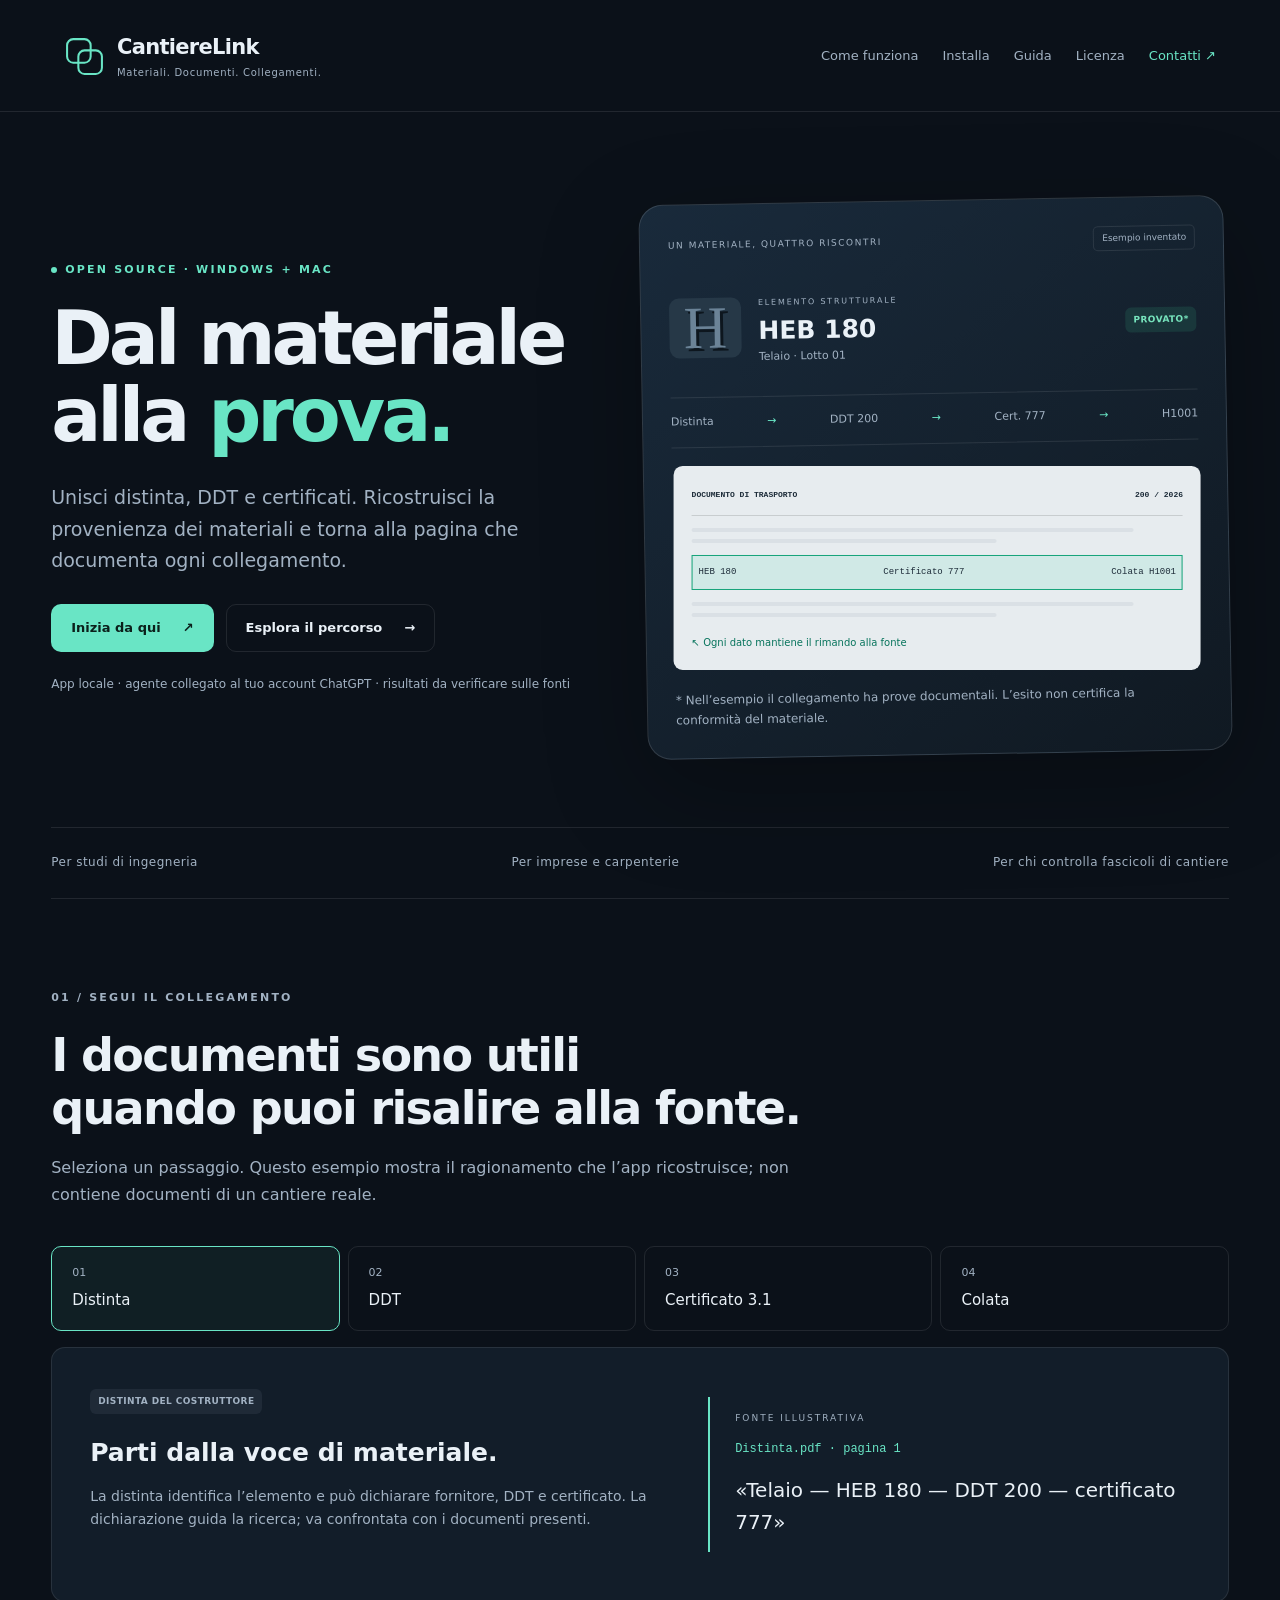
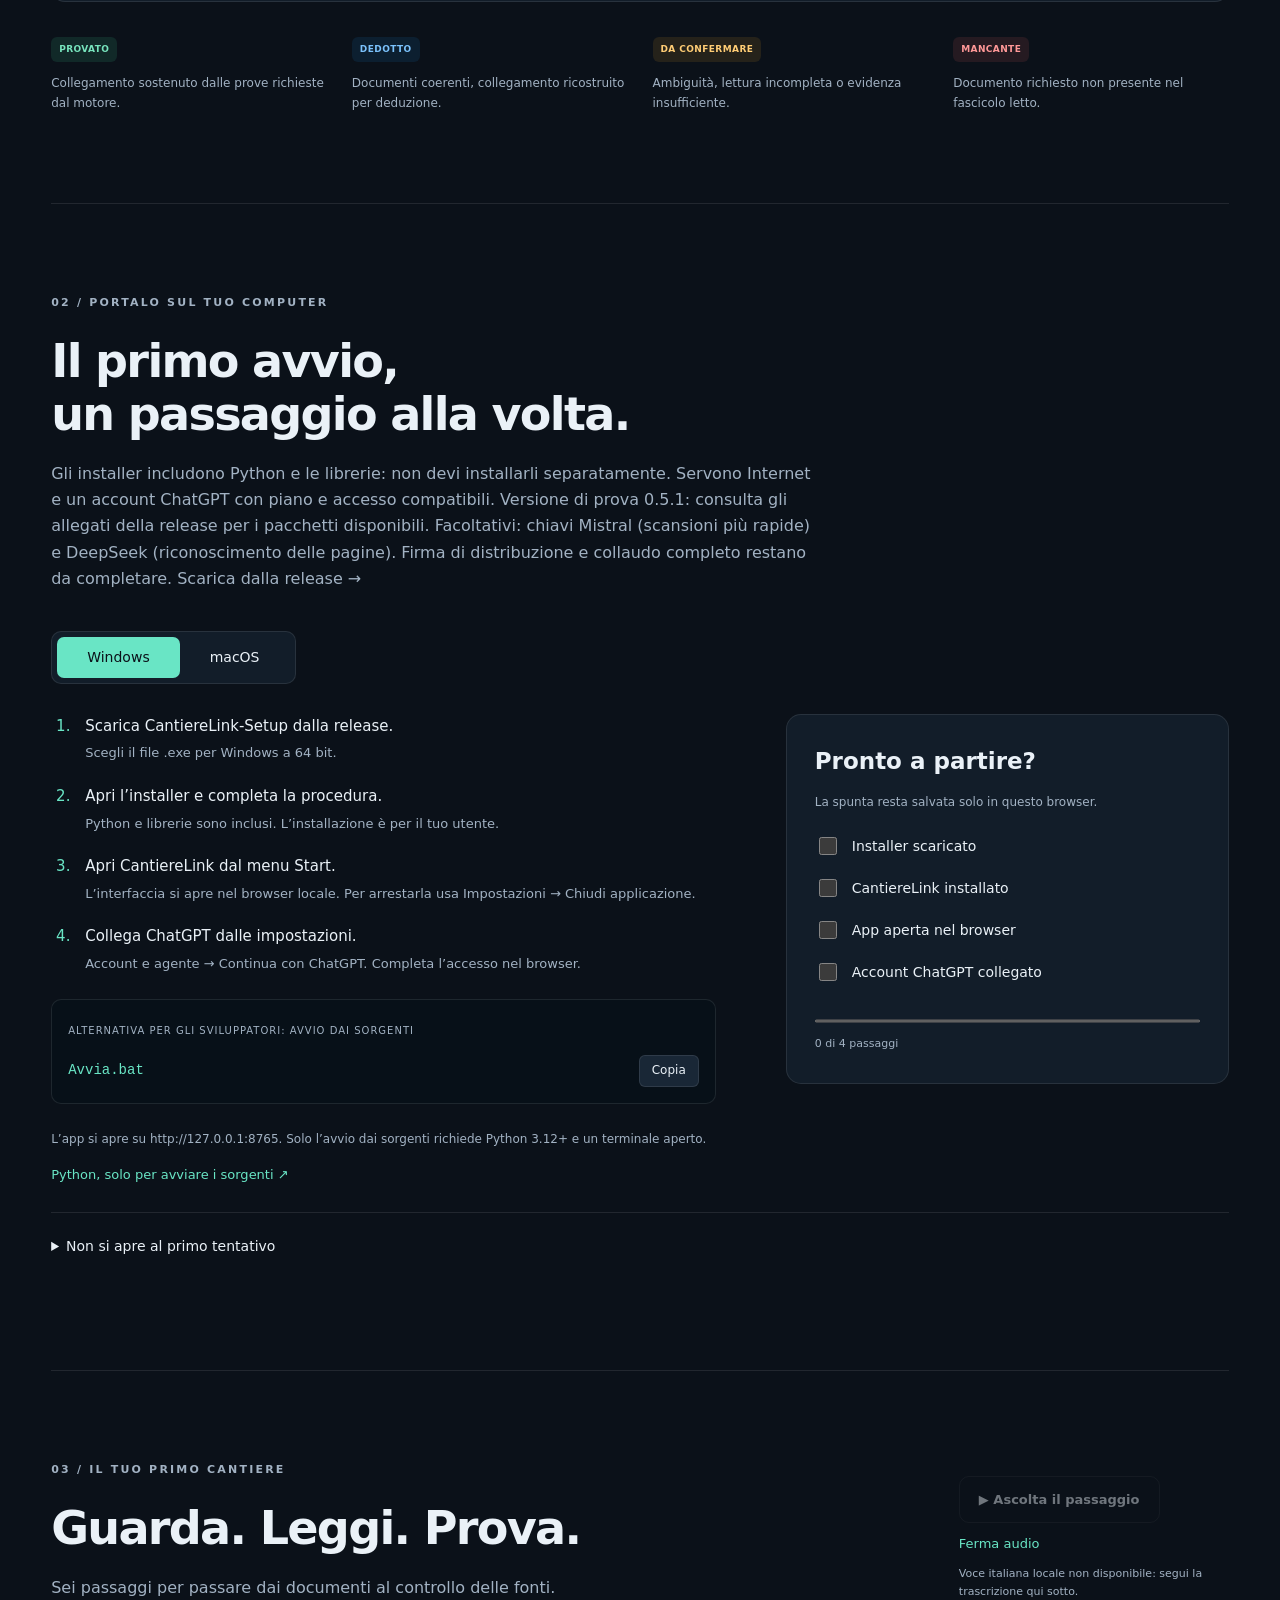
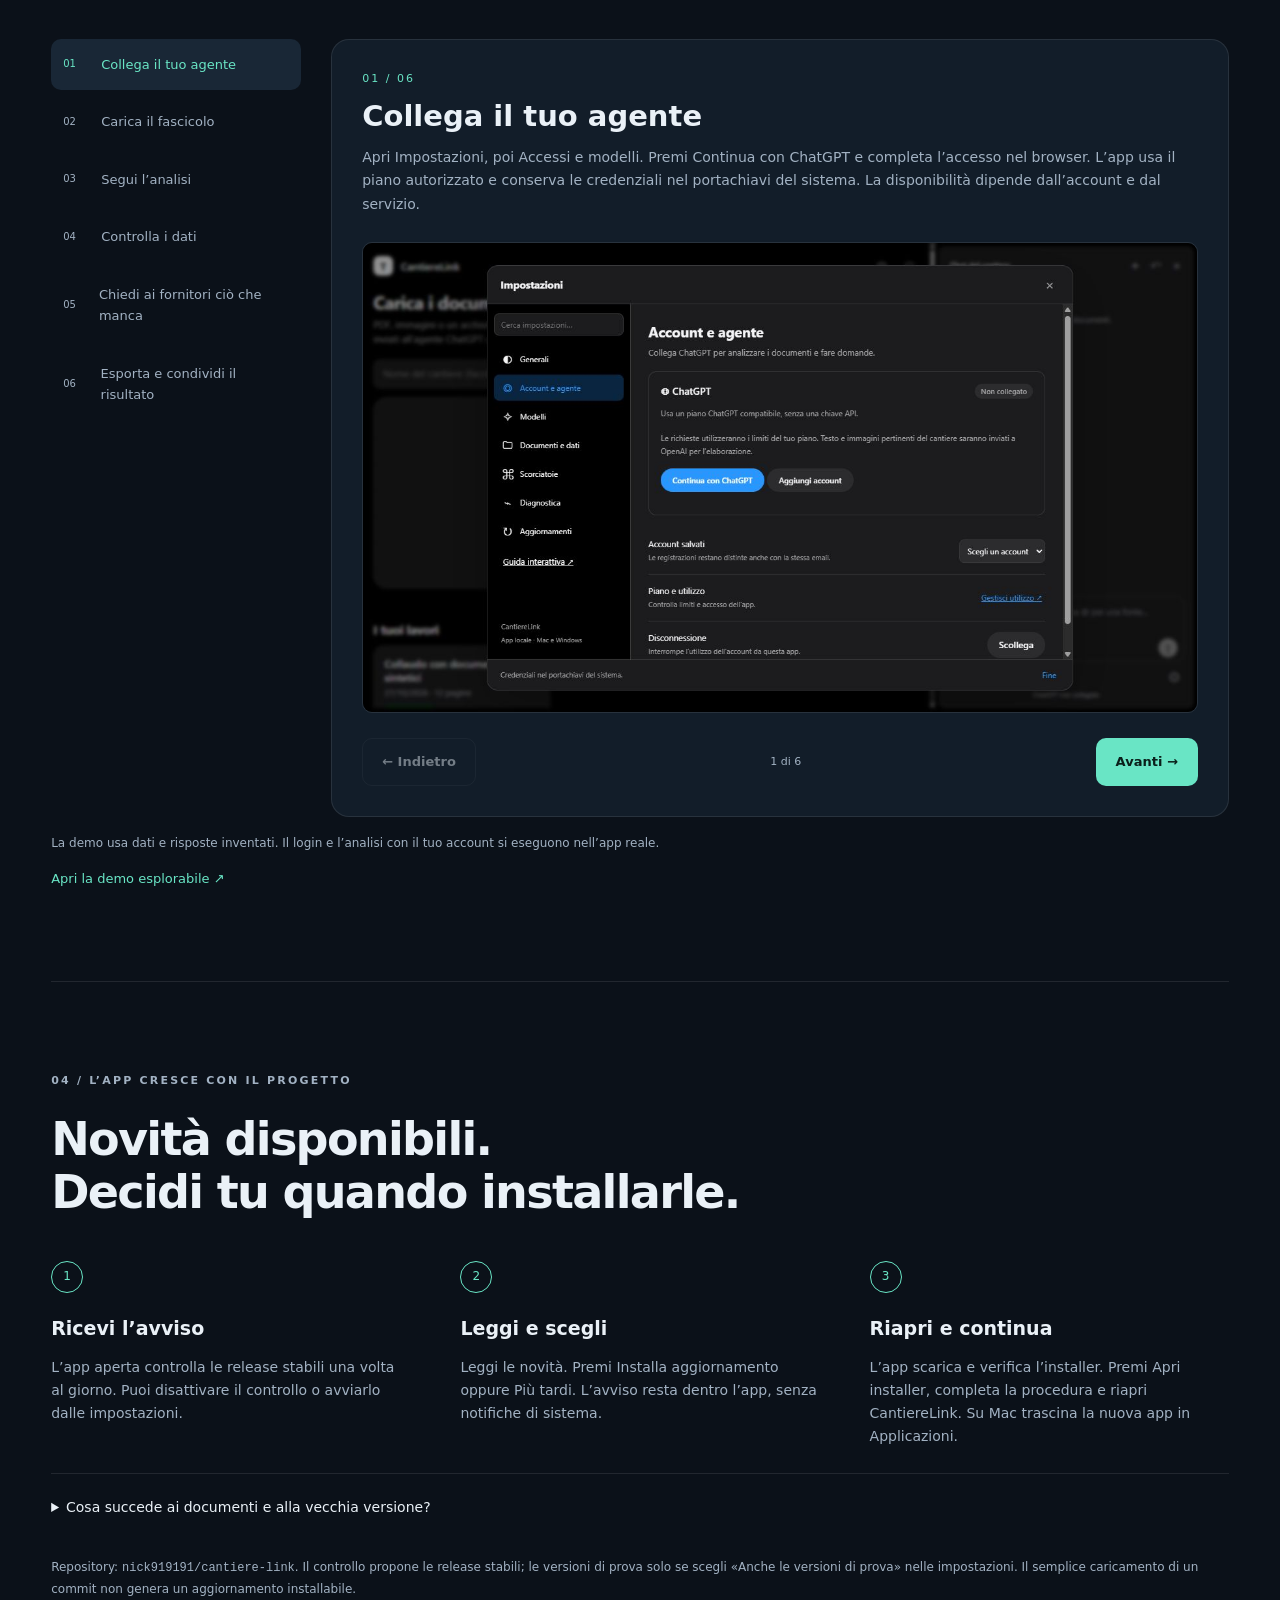
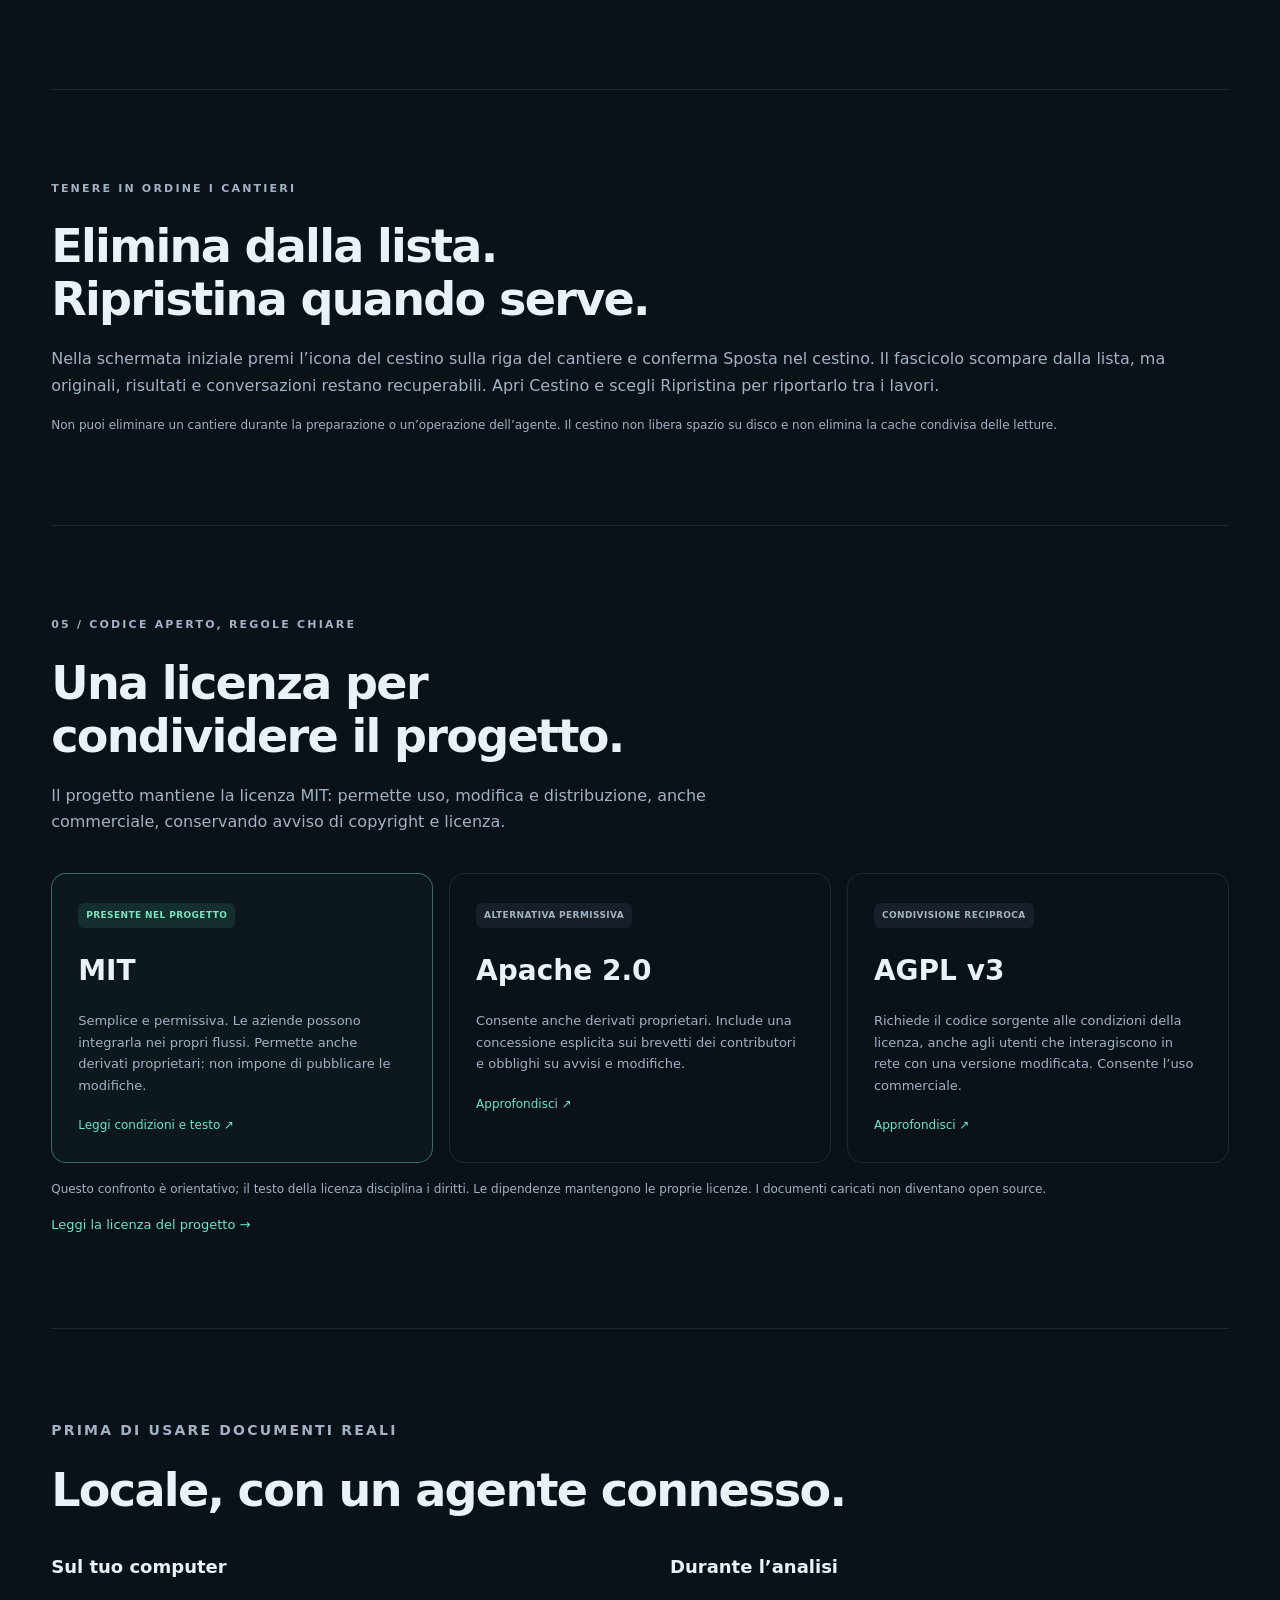
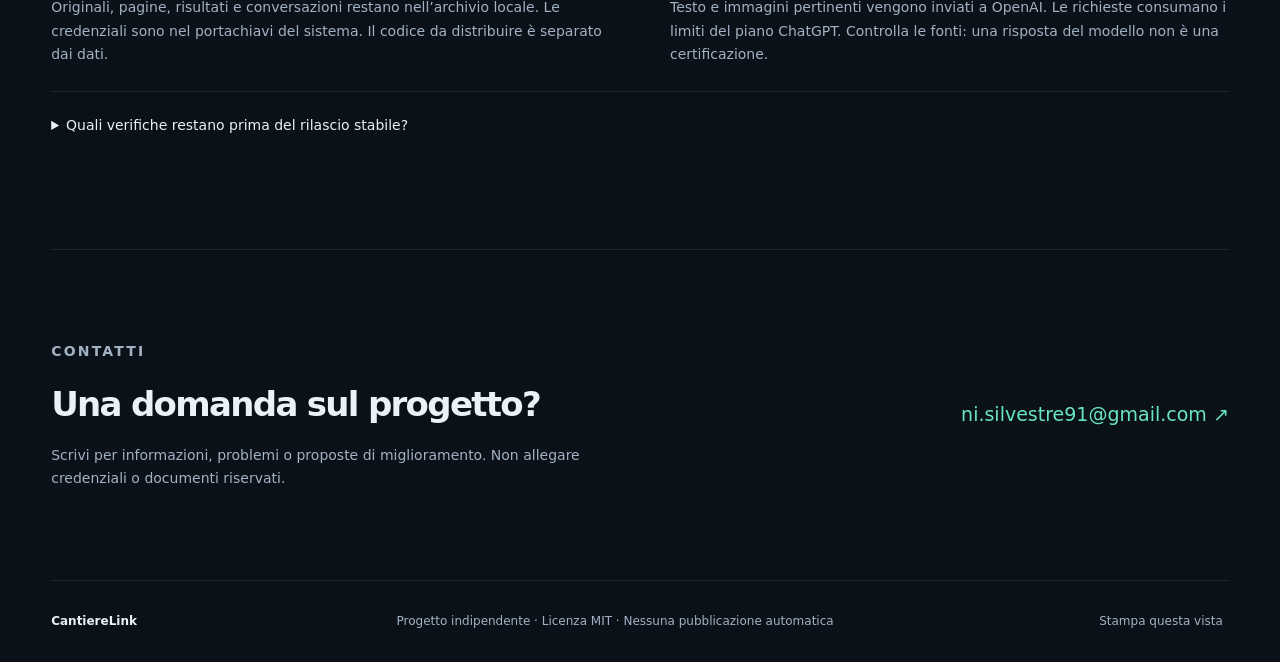
==== commit 72b9782f: "Versione app 0.7.0 (motore 0.7.4): nuova home, risultato con dettaglio a destra e spiegazione degli " ====
--- a/docs/index.html
+++ b/docs/index.html
@@ -10,7 +10,7 @@
 <section id="installa" class="section install"><div class="section-intro"><p class="eyebrow">02 / PORTALO SUL TUO COMPUTER</p><h2>Il primo avvio,<br>un passaggio alla volta.</h2><p>Gli installer includono Python e le librerie: non devi installarli separatamente. Servono Internet e un account ChatGPT con piano e accesso compatibili. Versione di prova 0.5.1: consulta gli allegati della release per i pacchetti disponibili. Facoltativi: chiavi Mistral (scansioni più rapide) e DeepSeek (riconoscimento delle pagine). Firma di distribuzione e collaudo completo restano da completare. <a href="https://github.com/nick919191/cantiere-link/releases">Scarica dalla release →</a></p></div><div class="os-switch" role="tablist" aria-label="Sistema operativo"><button role="tab" id="os-win" aria-controls="install-panel" aria-selected="true" data-os="windows">Windows</button><button role="tab" id="os-mac" aria-controls="install-panel" aria-selected="false" data-os="mac">macOS</button></div><div class="install-layout"><div id="install-panel" role="tabpanel" aria-labelledby="os-win"><ol id="install-steps"></ol><div class="command-block"><span id="command-label"></span><div><code id="install-command"></code><button id="copy-command" aria-label="Copia comando">Copia</button></div></div><p id="install-note" class="micro"></p><a href="https://www.python.org/downloads/" target="_blank" rel="noopener" class="text-link">Python, solo per avviare i sorgenti ↗</a></div><aside class="checklist"><h3>Pronto a partire?</h3><p>La spunta resta salvata solo in questo browser.</p><label><input type="checkbox" data-check="python"> Installer scaricato</label><label><input type="checkbox" data-check="folder"> CantiereLink installato</label><label><input type="checkbox" data-check="open"> App aperta nel browser</label><label><input type="checkbox" data-check="account"> Account ChatGPT collegato</label><progress max="4" value="0" id="check-progress" aria-label="Preparazione completata"></progress><span id="check-label">0 di 4 passaggi</span></aside></div><details><summary>Non si apre al primo tentativo</summary><p>Se usi i sorgenti anziché l’installer, su Windows controlla che Python sia nel PATH. Su Mac puoi eseguire <code>bash avvia.sh</code> dal Terminale nella cartella estratta. Mantieni aperto il terminale dell’app. Se la porta 8765 è già occupata, chiudi l’altra istanza o configura <code>TRACCIA_PORTA</code>. Leggi il messaggio di errore prima di riprovare.</p></details></section>
 <section id="tour" class="section"><div class="section-intro tour-heading"><div><p class="eyebrow">03 / IL TUO PRIMO CANTIERE</p><h2>Guarda. Leggi. Prova.</h2><p>Sei passaggi per passare dai documenti al controllo delle fonti.</p></div><div class="audio-controls"><button id="speak" class="button secondary">▶ Ascolta il passaggio</button><button id="stop-speech" class="text-link">Ferma audio</button><small id="voice-info">La lettura usa una voce locale disponibile nel browser.</small></div></div><div class="tour-layout"><nav id="tour-nav" aria-label="Passaggi della guida"></nav><article class="tour-card"><div class="tour-number" id="tour-number">01 / 06</div><h3 id="tour-title"></h3><p id="tour-text" class="transcript"></p><div id="tour-media"></div><div class="tour-controls"><button class="button secondary" id="tour-prev">← Indietro</button><span id="tour-count"></span><button class="button" id="tour-next">Avanti →</button></div></article></div><p class="micro">La demo usa dati e risposte inventati. Il login e l’analisi con il tuo account si eseguono nell’app reale.</p><a class="text-link" href="../demo/tracciabilita-demo.html" target="_blank" rel="noopener">Apri la demo esplorabile ↗</a></section>
 <section id="aggiornamenti" class="section updates"><p class="eyebrow">04 / L’APP CRESCE CON IL PROGETTO</p><h2>Novità disponibili.<br>Decidi tu quando installarle.</h2><div class="update-flow"><div><span>1</span><h3>Ricevi l’avviso</h3><p>L’app aperta controlla le release stabili una volta al giorno. Puoi disattivare il controllo o avviarlo dalle impostazioni.</p></div><div><span>2</span><h3>Leggi e scegli</h3><p>Leggi le novità. Premi Installa aggiornamento oppure Più tardi. L’avviso resta dentro l’app, senza notifiche di sistema.</p></div><div><span>3</span><h3>Riapri e continua</h3><p>L’app scarica e verifica l’installer. Premi Apri installer, completa la procedura e riapri CantiereLink. Su Mac trascina la nuova app in Applicazioni.</p></div></div><details><summary>Cosa succede ai documenti e alla vecchia versione?</summary><p>L’aggiornamento non sposta né elimina i cantieri, conservati nella cartella dati. Per tornare indietro con la versione installata, conserva e usa l’installer della release precedente. Nell’avvio da sorgenti la versione precedente è selezionabile in Impostazioni → Aggiornamenti. Il ritorno alla versione precedente riguarda il programma, non annulla modifiche ai dati. Per future versioni con cambiamenti al formato dei dati serviranno indicazioni specifiche di migrazione.</p><p>Solo per l’avvio da sorgenti: se la nuova versione non si avvia, dalla cartella originale esegui <code>python avvia.py --versione-originale</code> su Windows oppure <code>python3 avvia.py --versione-originale</code> su Mac. Puoi quindi scegliere la versione precedente nelle impostazioni.</p></details><p class="micro">Repository: <code>nick919191/cantiere-link</code>. Il controllo propone le release stabili; le versioni di prova solo se scegli «Anche le versioni di prova» nelle impostazioni. Il semplice caricamento di un commit non genera un aggiornamento installabile.</p></section>
-<section id="cestino" class="section"><p class="eyebrow">TENERE IN ORDINE I CANTIERI</p><h2>Elimina dalla lista.<br>Ripristina quando serve.</h2><p>Nella schermata iniziale premi Elimina sul cantiere e conferma Sposta nel cestino. Il fascicolo scompare dalla lista, ma originali, risultati e conversazioni restano recuperabili. Apri Cestino e scegli Ripristina per riportarlo tra i lavori.</p><p class="micro">Non puoi eliminare un cantiere durante la preparazione o un’operazione dell’agente. Il cestino non libera spazio su disco e non elimina la cache condivisa delle letture.</p></section><section id="licenza" class="section"><div class="section-intro"><p class="eyebrow">05 / CODICE APERTO, REGOLE CHIARE</p><h2>Una licenza per<br>condividere il progetto.</h2><p>Il progetto mantiene la licenza MIT: permette uso, modifica e distribuzione, anche commerciale, conservando avviso di copyright e licenza.</p></div><div class="license-grid"><article class="chosen"><span class="status green">PRESENTE NEL PROGETTO</span><h3>MIT</h3><p>Semplice e permissiva. Le aziende possono integrarla nei propri flussi. Permette anche derivati proprietari: non impone di pubblicare le modifiche.</p><a href="https://choosealicense.com/licenses/mit/" target="_blank" rel="noopener">Leggi condizioni e testo ↗</a></article><article><span class="status">ALTERNATIVA PERMISSIVA</span><h3>Apache 2.0</h3><p>Consente anche derivati proprietari. Include una concessione esplicita sui brevetti dei contributori e obblighi su avvisi e modifiche.</p><a href="https://choosealicense.com/licenses/apache-2.0/" target="_blank" rel="noopener">Approfondisci ↗</a></article><article><span class="status">CONDIVISIONE RECIPROCA</span><h3>AGPL v3</h3><p>Richiede il codice sorgente alle condizioni della licenza, anche agli utenti che interagiscono in rete con una versione modificata. Consente l’uso commerciale.</p><a href="https://choosealicense.com/licenses/agpl-3.0/" target="_blank" rel="noopener">Approfondisci ↗</a></article></div><p class="micro">Questo confronto è orientativo; il testo della licenza disciplina i diritti. Le dipendenze mantengono le proprie licenze. I documenti caricati non diventano open source.</p><a href="../LICENSE" class="text-link">Leggi la licenza del progetto →</a></section>
+<section id="cestino" class="section"><p class="eyebrow">TENERE IN ORDINE I CANTIERI</p><h2>Elimina dalla lista.<br>Ripristina quando serve.</h2><p>Nella schermata iniziale premi l’icona del cestino sulla riga del cantiere e conferma Sposta nel cestino. Il fascicolo scompare dalla lista, ma originali, risultati e conversazioni restano recuperabili. Apri Cestino e scegli Ripristina per riportarlo tra i lavori.</p><p class="micro">Non puoi eliminare un cantiere durante la preparazione o un’operazione dell’agente. Il cestino non libera spazio su disco e non elimina la cache condivisa delle letture.</p></section><section id="licenza" class="section"><div class="section-intro"><p class="eyebrow">05 / CODICE APERTO, REGOLE CHIARE</p><h2>Una licenza per<br>condividere il progetto.</h2><p>Il progetto mantiene la licenza MIT: permette uso, modifica e distribuzione, anche commerciale, conservando avviso di copyright e licenza.</p></div><div class="license-grid"><article class="chosen"><span class="status green">PRESENTE NEL PROGETTO</span><h3>MIT</h3><p>Semplice e permissiva. Le aziende possono integrarla nei propri flussi. Permette anche derivati proprietari: non impone di pubblicare le modifiche.</p><a href="https://choosealicense.com/licenses/mit/" target="_blank" rel="noopener">Leggi condizioni e testo ↗</a></article><article><span class="status">ALTERNATIVA PERMISSIVA</span><h3>Apache 2.0</h3><p>Consente anche derivati proprietari. Include una concessione esplicita sui brevetti dei contributori e obblighi su avvisi e modifiche.</p><a href="https://choosealicense.com/licenses/apache-2.0/" target="_blank" rel="noopener">Approfondisci ↗</a></article><article><span class="status">CONDIVISIONE RECIPROCA</span><h3>AGPL v3</h3><p>Richiede il codice sorgente alle condizioni della licenza, anche agli utenti che interagiscono in rete con una versione modificata. Consente l’uso commerciale.</p><a href="https://choosealicense.com/licenses/agpl-3.0/" target="_blank" rel="noopener">Approfondisci ↗</a></article></div><p class="micro">Questo confronto è orientativo; il testo della licenza disciplina i diritti. Le dipendenze mantengono le proprie licenze. I documenti caricati non diventano open source.</p><a href="../LICENSE" class="text-link">Leggi la licenza del progetto →</a></section>
 <section class="section privacy"><p class="eyebrow">PRIMA DI USARE DOCUMENTI REALI</p><h2>Locale, con un agente connesso.</h2><div class="privacy-grid"><div><h3>Sul tuo computer</h3><p>Originali, pagine, risultati e conversazioni restano nell’archivio locale. Le credenziali sono nel portachiavi del sistema. Il codice da distribuire è separato dai dati.</p></div><div><h3>Durante l’analisi</h3><p>Testo e immagini pertinenti vengono inviati a OpenAI. Le richieste consumano i limiti del piano ChatGPT. Controlla le fonti: una risposta del modello non è una certificazione.</p></div></div><details><summary>Quali verifiche restano prima del rilascio stabile?</summary><p>I test usano risposte simulate. L’accesso con un account reale, il flusso completo con una release GitHub pubblicata e il collaudo nativo su macOS restano da verificare. Le funzionalità non disponibili non vengono simulate nell’app reale.</p></details></section>
 <section class="contact section"><div><p class="eyebrow">CONTATTI</p><h2>Una domanda sul progetto?</h2><p>Scrivi per informazioni, problemi o proposte di miglioramento. Non allegare credenziali o documenti riservati.</p></div><a href="mailto:ni.silvestre91@gmail.com">ni.silvestre91@gmail.com ↗</a></section>
 </main><footer><a href="#">CantiereLink</a><p>Progetto indipendente · Licenza MIT · Nessuna pubblicazione automatica</p><button id="print-guide">Stampa questa vista</button></footer><div id="toast" role="status" aria-live="polite"></div><script src="guide.js"></script></body></html>
